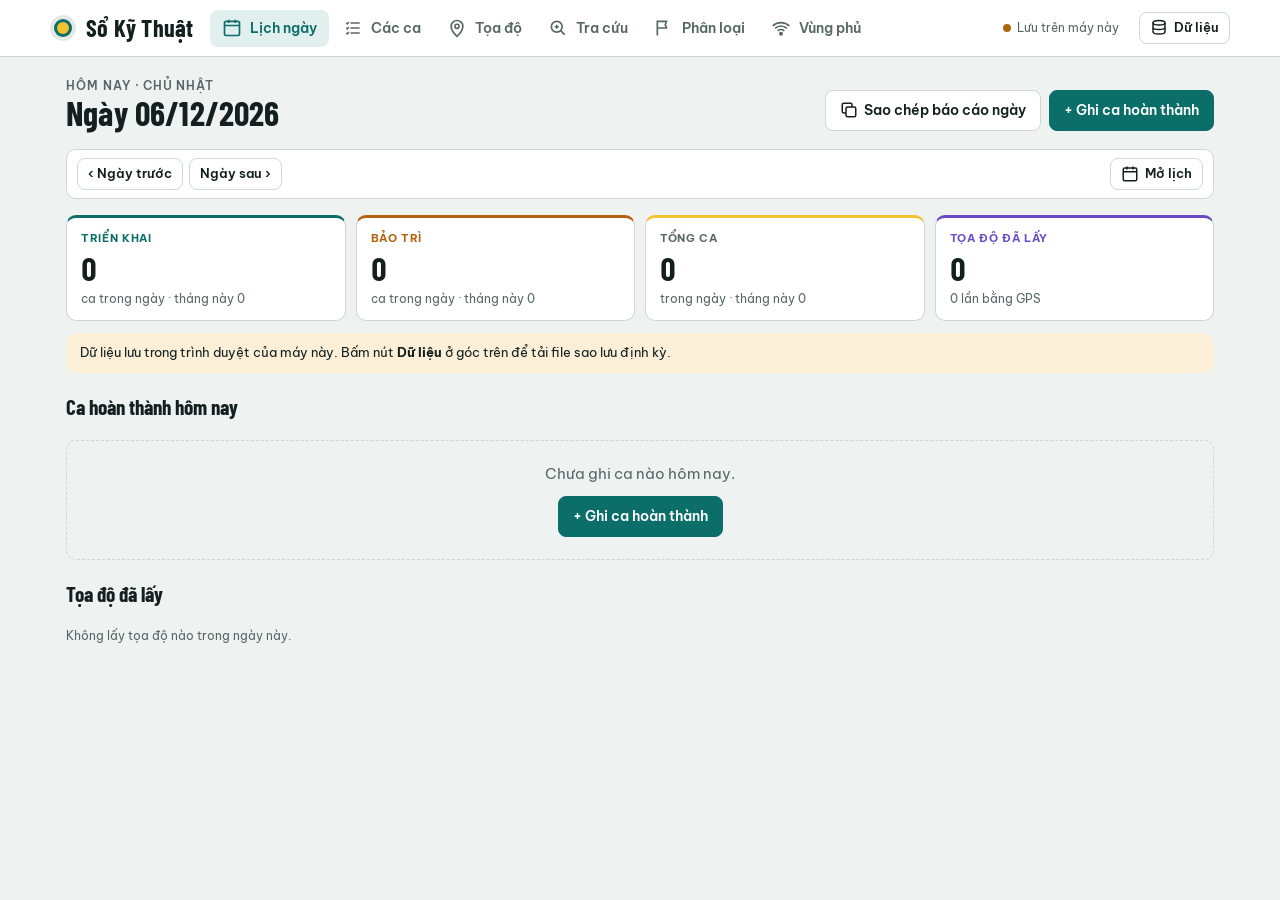
==== index.html @ e0829e11 "Add files via upload" ====
<!doctype html>
<html lang="vi"><head><meta charset="utf-8">
<meta name="viewport" content="width=device-width,initial-scale=1,viewport-fit=cover">
<meta name="theme-color" content="#0B6E69">
<meta name="mobile-web-app-capable" content="yes"><meta name="apple-mobile-web-app-capable" content="yes">
<meta name="apple-mobile-web-app-title" content="Sổ Kỹ Thuật">
<link rel="manifest" href="manifest.webmanifest">
<link rel="apple-touch-icon" href="icon-192.png">
<link rel="icon" href="data:image/svg+xml,%3Csvg xmlns='http://www.w3.org/2000/svg' viewBox='0 0 32 32'%3E%3Ccircle cx='16' cy='16' r='15' fill='%230B6E69'/%3E%3Ccircle cx='16' cy='16' r='7' fill='%23F2C230'/%3E%3C/svg%3E">
<style>:root{color-scheme:light;padding-top:env(safe-area-inset-top,0px);padding-bottom:env(safe-area-inset-bottom,0px)}body{margin:0;font:14px system-ui,sans-serif}img{max-width:100%}[hidden]{display:none!important}</style>
</head><body>
<title>Sổ Kỹ Thuật</title>
<meta name="claude:viewport-fit-sides" content="cover">
<link rel="preconnect" href="https://fonts.googleapis.com">
<link rel="preconnect" href="https://fonts.gstatic.com" crossorigin>
<link rel="stylesheet" href="https://fonts.googleapis.com/css2?family=Be+Vietnam+Pro:wght@400;500;600;700&family=Barlow+Condensed:wght@600;700&family=JetBrains+Mono:wght@500&display=swap">
<style>
/* Layout: công cụ dùng trên điện thoại — thanh tab dưới đáy (mobile) / trên đầu (desktop), mỗi tab là một bảng làm việc. */
:root{
  --bg:#EEF2F1; --surface:#FFFFFF; --surface-2:#E3E9E7; --ink:#13201E; --muted:#576864; --line:#CFD8D5;
  --accent:#0B6E69; --accent-ink:#FFFFFF; --fiber:#F2C230; --fiber-ink:#3A2C00;
  --t-deploy:#0B6E69; --t-maint:#B5600A; --t-coord:#6A4BC4;
  --ok:#2E7D3E; --warn:#A86A12; --bad:#BF342D; --ok-bg:#E2F1E5; --warn-bg:#FBEFD8; --bad-bg:#FBE3E1; --info-bg:#E1EFEE;
  --f-display:"Barlow Condensed","Arial Narrow",system-ui,sans-serif;
  --f-body:"Be Vietnam Pro",system-ui,-apple-system,"Segoe UI",Roboto,sans-serif;
  --f-mono:"JetBrains Mono",ui-monospace,SFMono-Regular,Menlo,monospace;
  --r:10px;
}
@media (prefers-color-scheme: dark){:root:not([data-theme="light"]){
  --bg:#0E1514; --surface:#162120; --surface-2:#1F2C2A; --ink:#E4EDEB; --muted:#93A6A1; --line:#2B3B38;
  --accent:#43BBB1; --accent-ink:#04201E; --fiber:#F2C230; --fiber-ink:#2A2000;
  --t-deploy:#43BBB1; --t-maint:#E8A23A; --t-coord:#A68FF2;
  --ok:#62C580; --warn:#E3AC4E; --bad:#F2766E; --ok-bg:#183424; --warn-bg:#352812; --bad-bg:#3A1A18; --info-bg:#173230;
  color-scheme:dark}}
:root[data-theme="dark"]{
  --bg:#0E1514; --surface:#162120; --surface-2:#1F2C2A; --ink:#E4EDEB; --muted:#93A6A1; --line:#2B3B38;
  --accent:#43BBB1; --accent-ink:#04201E; --fiber:#F2C230; --fiber-ink:#2A2000;
  --t-deploy:#43BBB1; --t-maint:#E8A23A; --t-coord:#A68FF2;
  --ok:#62C580; --warn:#E3AC4E; --bad:#F2766E; --ok-bg:#183424; --warn-bg:#352812; --bad-bg:#3A1A18; --info-bg:#173230;
  color-scheme:dark}
*{box-sizing:border-box}
[hidden]{display:none!important}
html,body{background:var(--bg);color:var(--ink)}
body{font-family:var(--f-body);font-size:15px;line-height:1.5;-webkit-font-smoothing:antialiased}
body::before{content:"";position:fixed;inset:0 0 auto;height:env(safe-area-inset-top,0px);z-index:30;background:var(--surface)}
button,input,select,textarea{font:inherit;color:inherit}
:focus-visible{outline:2px solid var(--accent);outline-offset:2px}
.mono{font-family:var(--f-mono);font-variant-numeric:tabular-nums;font-size:.92em}
h1,h2,h3{margin:0;text-wrap:balance}

/* header */
.top{position:sticky;top:env(safe-area-inset-top,0px);z-index:20;background:var(--surface);border-bottom:1px solid var(--line);
  padding-left:max(16px,env(safe-area-inset-left,0px));padding-right:max(16px,env(safe-area-inset-right,0px))}
.top-in{max-width:1180px;margin:0 auto;display:flex;align-items:center;gap:16px;min-height:56px}
.brand{display:flex;align-items:center;gap:10px;font-family:var(--f-display);font-weight:700;font-size:24px;letter-spacing:.01em;white-space:nowrap}
.brand-mark{width:26px;height:26px;border-radius:50%;background:var(--surface-2);position:relative;flex:none}
.brand-mark::before{content:"";position:absolute;inset:7px;border-radius:50%;background:var(--fiber);box-shadow:0 0 0 3px var(--accent)}
.sync{margin-left:auto;font-size:12px;color:var(--muted);display:flex;align-items:center;gap:6px;white-space:nowrap}
.sync i{width:8px;height:8px;border-radius:50%;background:var(--muted);display:inline-block}
.sync[data-s="cloud"] i{background:var(--ok)} .sync[data-s="local"] i{background:var(--warn)} .sync[data-s="error"] i,.sync[data-s="slow"] i{background:var(--bad)}
nav.tabs{display:flex;gap:2px}
nav.tabs a{display:flex;align-items:center;gap:8px;padding:8px 12px;border-radius:8px;color:var(--muted);text-decoration:none;font-weight:600;font-size:14px}
nav.tabs a svg{width:20px;height:20px;flex:none}
nav.tabs a[aria-current="page"]{color:var(--accent);background:var(--info-bg)}
@media (max-width:759px){
  nav.tabs{position:fixed;left:0;right:0;bottom:0;z-index:25;background:var(--surface);border-top:1px solid var(--line);
    justify-content:space-around;padding:4px max(8px,env(safe-area-inset-right,0px)) calc(4px + env(safe-area-inset-bottom,0px)) max(8px,env(safe-area-inset-left,0px))}
  nav.tabs a{flex-direction:column;gap:2px;font-size:11px;padding:6px 4px;flex:1;text-align:center}
  main{padding-bottom:calc(84px + env(safe-area-inset-bottom,0px))!important}
}

main{max-width:1180px;margin:0 auto;padding-block:20px 48px;
  padding-left:max(16px,env(safe-area-inset-left,0px));padding-right:max(16px,env(safe-area-inset-right,0px))}
.view{display:flex;flex-direction:column;gap:18px}
.eyebrow{font-size:12px;font-weight:600;letter-spacing:.08em;text-transform:uppercase;color:var(--muted)}
.vtitle{font-family:var(--f-display);font-weight:700;font-size:34px;line-height:1.05;letter-spacing:.005em}
.sec-title{font-family:var(--f-display);font-weight:700;font-size:21px;display:flex;align-items:baseline;gap:8px}
.sec-title small{font-family:var(--f-body);font-size:13px;color:var(--muted);font-weight:500}
.head-row{display:flex;align-items:flex-end;justify-content:space-between;gap:12px;flex-wrap:wrap}

/* buttons */
.btn{display:inline-flex;align-items:center;justify-content:center;gap:6px;border:1px solid var(--line);background:var(--surface);
  border-radius:8px;padding:9px 14px;font-weight:600;font-size:14px;cursor:pointer;min-height:40px;text-decoration:none;color:var(--ink)}
.btn:hover{border-color:var(--muted)}
.btn.pri{background:var(--accent);border-color:var(--accent);color:var(--accent-ink)}
.btn.danger{color:var(--bad);border-color:var(--bad)}
.btn.danger.armed{background:var(--bad);color:var(--surface)}
.btn.sm{min-height:32px;padding:5px 10px;font-size:13px}
.btn svg{width:18px;height:18px}
.row{display:flex;gap:8px;flex-wrap:wrap;align-items:center}

/* chips / pills */
.chips{display:flex;gap:6px;flex-wrap:wrap}
.chip{border:1px solid var(--line);background:var(--surface);border-radius:999px;padding:5px 12px;font-size:13px;font-weight:600;cursor:pointer;color:var(--muted)}
.chip[aria-pressed="true"]{background:var(--ink);color:var(--surface);border-color:var(--ink)}
.pill{display:inline-flex;align-items:center;gap:5px;border-radius:999px;padding:2px 9px;font-size:12px;font-weight:600;white-space:nowrap}
.s-cho{background:var(--surface-2);color:var(--muted)}
.s-dang{background:var(--info-bg);color:var(--accent)}
.s-xong{background:var(--ok-bg);color:var(--ok)}
.s-hen{background:var(--warn-bg);color:var(--warn)}
.p-ok{background:var(--ok-bg);color:var(--ok)} .p-warn{background:var(--warn-bg);color:var(--warn)} .p-bad{background:var(--bad-bg);color:var(--bad)}
.tag{font-size:11px;font-weight:700;letter-spacing:.06em;text-transform:uppercase}
.c-trien_khai{--tc:var(--t-deploy)} .c-bao_tri{--tc:var(--t-maint)} .c-toa_do{--tc:var(--t-coord)}
.tag{color:var(--tc,var(--muted))}

/* KPI */
.kpis{display:grid;grid-template-columns:repeat(4,minmax(0,1fr));gap:10px}
@media (max-width:759px){.kpis{grid-template-columns:repeat(2,minmax(0,1fr))}}
.kpi{background:var(--surface);border:1px solid var(--line);border-radius:var(--r);padding:12px 14px;display:flex;flex-direction:column;gap:6px;border-top:3px solid var(--tc,var(--fiber))}
.kpi .n{font-family:var(--f-display);font-weight:700;font-size:32px;line-height:1;font-variant-numeric:tabular-nums}
.kpi .n small{font-size:18px;color:var(--muted)}
.bar{height:6px;border-radius:3px;background:var(--surface-2);overflow:hidden}
.bar>span{display:block;height:100%;background:var(--tc,var(--accent))}

/* job list */
.list{display:flex;flex-direction:column;gap:8px}
.group-h{font-size:13px;font-weight:600;color:var(--muted);margin-top:6px}
.job{display:flex;width:100%;text-align:left;background:var(--surface);border:1px solid var(--line);border-radius:var(--r);padding:0;cursor:pointer;overflow:hidden}
.job:hover{border-color:var(--muted)}
.job .stripe{width:5px;flex:none;background:var(--tc)}
.job-main{flex:1;min-width:0;padding:10px 14px;display:flex;flex-direction:column;gap:3px}
.job-top{display:flex;justify-content:space-between;gap:8px;align-items:center}
.job-name{font-weight:600;font-size:16px}
.job-sub{font-size:13px;color:var(--muted);white-space:nowrap;overflow:hidden;text-overflow:ellipsis}
.job-meta{display:flex;gap:6px;flex-wrap:wrap;align-items:center;margin-top:3px;font-size:12px;color:var(--muted)}
.time{font-family:var(--f-mono);font-size:13px;font-weight:500}
.empty{border:1.5px dashed var(--line);border-radius:var(--r);padding:22px;text-align:center;color:var(--muted);display:flex;flex-direction:column;gap:10px;align-items:center}
.notice{background:var(--warn-bg);color:var(--ink);border-radius:var(--r);padding:10px 14px;font-size:13px}

.toolbar{display:flex;gap:8px;flex-wrap:wrap;align-items:center}
.search{flex:1 1 220px;min-width:0;border:1px solid var(--line);background:var(--surface);border-radius:8px;padding:9px 12px;min-height:40px}
select.sel{border:1px solid var(--line);background:var(--surface);border-radius:8px;padding:8px 10px;min-height:40px}

/* customer list */
.cust{display:grid;grid-template-columns:minmax(0,1fr) auto;gap:4px 12px;background:var(--surface);border:1px solid var(--line);border-radius:var(--r);padding:12px 14px;cursor:pointer;text-align:left;width:100%}
.cust:hover{border-color:var(--muted)}
.cust .nm{font-weight:600}
.cust .sub{font-size:13px;color:var(--muted);grid-column:1/-1;min-width:0;overflow:hidden;text-overflow:ellipsis;white-space:nowrap}
.cust .co{grid-column:1/-1;display:flex;gap:8px;flex-wrap:wrap;align-items:center;font-size:13px}

/* sheet */
.scrim{position:fixed;inset:0;background:rgba(5,12,11,.45);z-index:40;display:flex;align-items:flex-end;justify-content:center}
.sheet{background:var(--bg);width:100%;max-width:640px;max-height:92%;border-radius:16px 16px 0 0;display:flex;flex-direction:column;box-shadow:0 -8px 40px rgba(0,0,0,.25)}
@media (min-width:760px){.scrim{align-items:center}.sheet{border-radius:16px;max-height:88%}}
.sheet-h{display:flex;align-items:center;justify-content:space-between;gap:10px;padding:14px 18px;border-bottom:1px solid var(--line);background:var(--surface);border-radius:16px 16px 0 0}
.sheet-h h2{font-family:var(--f-display);font-size:23px}
.sheet-b{overflow:auto;padding:16px 18px;display:flex;flex-direction:column;gap:16px}
.sheet-f{padding:12px 18px calc(12px + env(safe-area-inset-bottom,0px));border-top:1px solid var(--line);background:var(--surface);display:flex;gap:8px;flex-wrap:wrap;justify-content:space-between;border-radius:0 0 16px 16px}
.x{border:0;background:transparent;font-size:26px;line-height:1;cursor:pointer;color:var(--muted);padding:4px 8px}
fieldset{border:0;margin:0;padding:0;display:flex;flex-direction:column;gap:10px}
legend{font-size:12px;font-weight:700;letter-spacing:.07em;text-transform:uppercase;color:var(--muted);margin-bottom:8px;padding:0}
.grid2{display:grid;grid-template-columns:repeat(2,minmax(0,1fr));gap:10px}
@media (max-width:480px){.grid2{grid-template-columns:minmax(0,1fr)}}
label.f{display:flex;flex-direction:column;gap:4px;font-size:13px;font-weight:600;color:var(--muted);min-width:0}
label.f input,label.f select,label.f textarea{border:1px solid var(--line);background:var(--surface);border-radius:8px;padding:9px 11px;font-weight:400;color:var(--ink);min-height:40px;width:100%;min-width:0}
label.f textarea{min-height:70px;resize:vertical}
.hint{font-size:12px;color:var(--muted);font-weight:400}
.hint.bad{color:var(--bad)} .hint.ok{color:var(--ok)}
.seg{display:flex;border:1px solid var(--line);border-radius:8px;overflow:hidden;background:var(--surface);flex-wrap:wrap}
.seg button{flex:1;border:0;background:transparent;padding:8px 10px;font-weight:600;font-size:13px;cursor:pointer;color:var(--muted);min-height:38px;white-space:nowrap}
.seg button+button{border-left:1px solid var(--line)}
.seg button[aria-pressed="true"]{background:var(--ink);color:var(--surface)}
.check{display:flex;flex-direction:column;background:var(--surface);border:1px solid var(--line);border-radius:var(--r);overflow:hidden}
.check label{display:flex;gap:10px;align-items:flex-start;padding:9px 12px;cursor:pointer;font-size:14px}
.check label+label{border-top:1px solid var(--line)}
.check input{width:18px;height:18px;margin-top:2px;accent-color:var(--accent);flex:none}
.check input:checked+span{color:var(--muted);text-decoration:line-through}
.infobox{background:var(--surface);border:1px solid var(--line);border-radius:var(--r);padding:12px 14px;display:flex;flex-direction:column;gap:6px;font-size:14px}
.kv{display:flex;justify-content:space-between;gap:10px}
.kv span:first-child{color:var(--muted)}

/* coverage */
.cov-layout{display:grid;grid-template-columns:minmax(0,1fr) 330px;gap:16px;align-items:start}
@media (max-width:899px){.cov-layout{grid-template-columns:minmax(0,1fr)}}
.panel{background:var(--surface);border:1px solid var(--line);border-radius:var(--r);padding:14px;display:flex;flex-direction:column;gap:12px;min-width:0}
.panel h3{font-size:12px;font-weight:700;letter-spacing:.07em;text-transform:uppercase;color:var(--muted)}
.canvas-wrap{display:flex;justify-content:center;overflow:hidden;background:var(--surface-2);border-radius:8px;padding:6px;min-height:200px}
#covCanvas{touch-action:none;display:block;max-width:100%}
.tools{display:flex;gap:6px;flex-wrap:wrap}
.tool{display:inline-flex;align-items:center;gap:6px;border:1px solid var(--line);background:var(--surface);border-radius:8px;padding:6px 10px;font-weight:600;font-size:13px;cursor:pointer;min-height:36px}
.tool[aria-pressed="true"]{background:var(--accent);border-color:var(--accent);color:var(--accent-ink)}
.tool svg{width:16px;height:16px}
.legend{display:flex;flex-direction:column;gap:4px}
.ramp{height:10px;border-radius:5px;background:linear-gradient(90deg,#c9302c 0%,#f08a3c 25%,#f2d24b 47%,#7cc15a 70%,#1f9a4e 100%)}
.ramp-l{display:flex;justify-content:space-between;font-size:11px;color:var(--muted)}
.stack{display:flex;height:12px;border-radius:4px;overflow:hidden;background:var(--surface-2)}
.stack span{display:block;height:100%}
.flrow{display:grid;grid-template-columns:52px minmax(0,1fr) 46px;gap:8px;align-items:center;font-size:13px}
.dev{display:flex;justify-content:space-between;gap:8px;font-size:13px;align-items:center}
.inline-in{display:flex;align-items:center;gap:6px;font-size:13px;font-weight:600;color:var(--muted)}
.inline-in input,.inline-in select{border:1px solid var(--line);background:var(--surface);border-radius:8px;padding:6px 8px;width:76px;min-height:36px;color:var(--ink)}
.inline-in select{width:auto}
.look{background:var(--surface);border:1px solid var(--line);border-radius:var(--r);padding:16px;display:flex;flex-direction:column;gap:14px}
.look-h{display:flex;justify-content:space-between;gap:12px;flex-wrap:wrap;align-items:flex-start}
.look-h .nm{font-family:var(--f-display);font-weight:700;font-size:24px;line-height:1.1}
.days{display:flex;align-items:baseline;gap:8px;flex-wrap:wrap;padding:12px 14px;border-radius:8px;background:var(--ok-bg)}
.days.pending{background:var(--warn-bg)}
.days .big{font-family:var(--f-display);font-weight:700;font-size:44px;line-height:1;font-variant-numeric:tabular-nums;color:var(--ok)}
.days.pending .big{color:var(--warn);font-size:26px}
.tl{display:flex;flex-direction:column;border-left:2px solid var(--line);margin-left:6px}
.tl-i{position:relative;padding:4px 0 12px 16px;display:flex;flex-direction:column;gap:2px;cursor:pointer;text-align:left;background:none;border:0;width:100%}
.tl-i::before{content:"";position:absolute;left:-7px;top:9px;width:12px;height:12px;border-radius:50%;background:var(--surface);border:2px solid var(--tc,var(--muted))}
.tl-i.done::before{background:var(--tc)}
.hist{display:flex;flex-direction:column;gap:4px;font-size:13px}
.hist div{display:flex;justify-content:space-between;gap:8px;flex-wrap:wrap}
.day-layout{display:grid;grid-template-columns:minmax(0,340px) minmax(0,1fr);gap:16px;align-items:start}
@media (max-width:759px){.day-layout{grid-template-columns:minmax(0,1fr)}}
.day-layout .kpis{grid-template-columns:repeat(2,minmax(0,1fr))}
.cal{background:var(--surface);border:1px solid var(--line);border-radius:var(--r);padding:12px;display:flex;flex-direction:column;gap:8px}
.day-layout.collapsed{grid-template-columns:minmax(0,1fr)}
.day-layout.collapsed .cal{padding:8px 10px}
.day-layout.collapsed .kpis{grid-template-columns:repeat(4,minmax(0,1fr))}
@media (max-width:759px){.day-layout.collapsed .kpis{grid-template-columns:repeat(2,minmax(0,1fr))}}
.cal-bar{display:flex;align-items:center;gap:6px;flex-wrap:wrap}
.cal-bar-d{font-weight:600;font-variant-numeric:tabular-nums;padding:0 4px;text-transform:capitalize}
.cal-h{display:flex;align-items:center;justify-content:space-between;gap:8px}
.cal-g{display:grid;grid-template-columns:repeat(7,minmax(0,1fr));gap:2px}
.cal-w{font-size:11px;font-weight:600;color:var(--muted);text-align:center;padding:2px 0}
.cal-d{border:0;background:transparent;border-radius:8px;display:flex;flex-direction:column;align-items:center;justify-content:center;gap:2px;padding:6px 0 4px;cursor:pointer;font-variant-numeric:tabular-nums;font-size:14px;min-height:42px;color:var(--ink)}
.cal-d:hover{background:var(--surface-2)}
.cal-d.out{color:var(--muted);opacity:.55}
.cal-d.today{color:var(--accent);font-weight:700;box-shadow:inset 0 0 0 1.5px var(--accent)}
.cal-d[aria-pressed="true"]{background:var(--ink);color:var(--surface)}
.dots{display:flex;gap:3px;height:5px}
.dots i,.lg{width:5px;height:5px;border-radius:50%;display:inline-block}
.lg{margin:0 3px 1px 6px;vertical-align:middle}
.steps{margin:0;padding-left:20px;display:flex;flex-direction:column;gap:4px;font-size:14px}
#btnData{margin-left:4px;flex:none}
@media (max-width:759px){#btnData{min-height:34px;padding:5px 8px}}
@media (max-width:420px){.sync span{display:none}}
.rfgrid{display:grid;grid-template-columns:minmax(0,1fr);gap:6px}
.rfgrid .inline-in{justify-content:space-between}
.rfgrid .inline-in span{display:flex;align-items:center;gap:4px}
.flagwarn{border-radius:6px;padding:6px 10px;font-size:13px;background:var(--warn-bg)}
.flagwarn.ham{background:var(--bad-bg)}
.flagcard.ham{border-left:4px solid var(--bad)} .flagcard.luuy{border-left:4px solid var(--warn)}
@media (max-width:759px){nav.tabs a{font-size:10px;padding:6px 2px}nav.tabs a svg{width:19px;height:19px}}
.notepre{margin:0;white-space:pre-wrap;font-family:var(--f-mono);font-size:13px;line-height:1.6;background:var(--surface-2);border-radius:8px;padding:12px 14px;overflow-x:auto}
.toast{position:fixed;left:50%;transform:translateX(-50%);bottom:calc(96px + env(safe-area-inset-bottom,0px));background:var(--ink);color:var(--surface);padding:10px 16px;border-radius:8px;font-size:14px;z-index:60;max-width:calc(100% - 32px)}
@media (min-width:760px){.toast{bottom:calc(24px + env(safe-area-inset-bottom,0px))}}
@media (prefers-reduced-motion:no-preference){.sheet{animation:up .18s ease-out}@keyframes up{from{transform:translateY(24px);opacity:.6}}}
</style>

<header class="top">
  <div class="top-in">
    <div class="brand"><span class="brand-mark" aria-hidden="true"></span>Sổ Kỹ Thuật</div>
    <nav class="tabs" aria-label="Chuyển mục">
      <a href="#hom-nay" data-v="hom-nay"><svg viewBox="0 0 24 24" fill="none" stroke="currentColor" stroke-width="2"><rect x="3" y="4" width="18" height="17" rx="2"/><path d="M3 9h18M8 2v4M16 2v4"/></svg>Lịch ngày</a>
      <a href="#cong-viec" data-v="cong-viec"><svg viewBox="0 0 24 24" fill="none" stroke="currentColor" stroke-width="2"><path d="M9 6h11M9 12h11M9 18h11"/><path d="M4 6l1 1 2-2M4 12l1 1 2-2M4 18l1 1 2-2"/></svg>Các ca</a>
      <a href="#toa-do" data-v="toa-do"><svg viewBox="0 0 24 24" fill="none" stroke="currentColor" stroke-width="2"><path d="M12 22s7-6.2 7-12a7 7 0 1 0-14 0c0 5.8 7 12 7 12z"/><circle cx="12" cy="10" r="2.5"/></svg>Tọa độ</a>
      <a href="#tra-cuu" data-v="tra-cuu"><svg viewBox="0 0 24 24" fill="none" stroke="currentColor" stroke-width="2"><circle cx="10.5" cy="10.5" r="6.5"/><path d="M20 20l-4.8-4.8M8 10.5h5M10.5 8v5"/></svg>Tra cứu</a>
      <a href="#phan-loai" data-v="phan-loai"><svg viewBox="0 0 24 24" fill="none" stroke="currentColor" stroke-width="2"><path d="M4 21V4h11l-1.5 4L15 12H4"/></svg>Phân loại</a>
      <a href="#vung-phu" data-v="vung-phu"><svg viewBox="0 0 24 24" fill="none" stroke="currentColor" stroke-width="2"><path d="M5 12.5a10 10 0 0 1 14 0M8 15.5a6 6 0 0 1 8 0"/><circle cx="12" cy="19" r="1.4" fill="currentColor"/><path d="M2 9.5a14.5 14.5 0 0 1 20 0"/></svg>Vùng phủ</a>
    </nav>
    <div class="sync" id="sync" data-s="loading"><i></i><span>Đang tải…</span></div>
    <button class="btn sm" type="button" id="btnData" aria-label="Sao lưu và chuyển dữ liệu"><svg viewBox="0 0 24 24" fill="none" stroke="currentColor" stroke-width="2"><ellipse cx="12" cy="5" rx="8" ry="3"/><path d="M4 5v6c0 1.7 3.6 3 8 3s8-1.3 8-3V5M4 11v6c0 1.7 3.6 3 8 3s8-1.3 8-3v-6"/></svg><span class="hide-sm">Dữ liệu</span></button>
  </div>
</header>

<main>
  <!-- HÔM NAY -->
  <section class="view" id="v-hom-nay" hidden>
    <div class="head-row">
      <div><div class="eyebrow" id="todayDow"></div><h1 class="vtitle" id="todayTitle"></h1></div>
      <div class="row">
        <button class="btn" id="btnReport" type="button"><svg viewBox="0 0 24 24" fill="none" stroke="currentColor" stroke-width="2"><rect x="8" y="8" width="13" height="13" rx="2"/><path d="M16 8V5a2 2 0 0 0-2-2H5a2 2 0 0 0-2 2v9a2 2 0 0 0 2 2h3"/></svg>Sao chép báo cáo ngày</button>
        <button class="btn pri" type="button" data-new-job>+ Ghi ca hoàn thành</button>
      </div>
    </div>
    <div class="day-layout">
      <div class="cal" id="cal"></div>
      <div style="display:flex;flex-direction:column;gap:12px;min-width:0">
        <div class="kpis" id="kpis"></div>
        <div id="localNotice"></div>
      </div>
    </div>
    <div class="sec-title"><span id="dayListTitle">Việc trong ngày</span> <small id="todayCount"></small></div>
    <div class="list" id="todayList"></div>
    <div class="sec-title">Tọa độ đã lấy <small id="coordCount"></small></div>
    <div id="dayCoords"></div>
    <div id="backupBox"></div>
  </section>

  <!-- CÔNG VIỆC -->
  <section class="view" id="v-cong-viec" hidden>
    <div class="head-row">
      <div><div class="eyebrow">Triển khai · Bảo trì</div><h1 class="vtitle">Ca đã hoàn thành</h1></div>
      <button class="btn pri" type="button" data-new-job>+ Ghi ca hoàn thành</button>
    </div>
    <div class="toolbar">
      <input class="search" id="jobSearch" type="search" placeholder="Tìm tên khách, số HĐ, địa chỉ…">
    </div>
    <div class="chips" id="jobTypeChips"></div>
    <div class="list" id="jobList"></div>
  </section>

  <!-- TỌA ĐỘ -->
  <section class="view" id="v-toa-do" hidden>
    <div class="head-row">
      <div><div class="eyebrow">Khách hàng</div><h1 class="vtitle">Tra cứu tọa độ</h1></div>
      <button class="btn pri" type="button" id="btnNewCust">+ Thêm khách</button>
    </div>
    <div class="toolbar">
      <input class="search" id="custSearch" type="search" placeholder="Tìm tên, số HĐ, mã tập điểm…">
      <div class="chips" id="custChips">
        <button class="chip" type="button" data-cf="" aria-pressed="true">Tất cả</button>
        <button class="chip" type="button" data-cf="missing" aria-pressed="false">Chưa có tọa độ</button>
      </div>
    </div>
    <div class="row">
      <label class="inline-in">Tọa độ lấy ngày <input id="custDate" type="date" style="width:auto"></label>
      <button class="btn sm" type="button" id="custToday">Hôm nay</button>
      <button class="btn sm" type="button" id="custDateClear" hidden>Bỏ lọc ngày</button>
      <button class="btn sm" type="button" id="custDateCopy" hidden>Chép tọa độ ngày này</button>
    </div>
    <div class="list" id="custList"></div>
  </section>

  <!-- TRA CỨU -->
  <section class="view" id="v-tra-cuu" hidden>
    <div class="head-row">
      <div><div class="eyebrow">Khách hàng · Hợp đồng</div><h1 class="vtitle">Tra cứu</h1></div>
    </div>
    <div id="lookList" style="display:flex;flex-direction:column;gap:12px">
      <input class="search" id="lookIn" type="search" placeholder="Nhập số hợp đồng, tên khách hoặc số điện thoại…" style="flex:none">
      <div id="lookOut" class="list"></div>
    </div>
    <div id="lookDetail" hidden></div>
  </section>

  <!-- PHÂN LOẠI -->
  <section class="view" id="v-phan-loai" hidden>
    <div class="head-row">
      <div><div class="eyebrow">Ghi chú riêng của bạn</div><h1 class="vtitle">Phân loại khách hãm</h1></div>
      <button class="btn pri" type="button" id="btnFlagNew">+ Phân loại khách</button>
    </div>
    <div class="kpis" id="flagKpis" style="grid-template-columns:repeat(3,minmax(0,1fr))"></div>
    <div class="toolbar"><input class="search" id="flagSearch" type="search" placeholder="Tìm tên, số HĐ, SĐT…"><div class="chips" id="flagChips"></div></div>
    <div class="list" id="flagList"></div>
  </section>

  <!-- VÙNG PHỦ -->
  <section class="view" id="v-vung-phu" hidden>
    <div class="head-row">
      <div><div class="eyebrow">Mô hình nhà khách hàng</div><h1 class="vtitle">Đo điểm vùng phủ Wi-Fi</h1></div>
      <label class="inline-in">Khách hàng <select id="covCust" style="max-width:220px"></select></label>
    </div>
    <div class="cov-layout">
      <div class="panel">
        <div class="row" style="justify-content:space-between">
          <div class="seg" id="floorSeg" aria-label="Chọn tầng"></div>
          <div class="seg" id="bandSeg" aria-label="Băng tần">
            <button type="button" data-b="0" aria-pressed="true">2.4 GHz</button><button type="button" data-b="1" aria-pressed="false">5 GHz</button>
          </div>
        </div>
        <div class="tools" id="tools">
          <button class="tool" type="button" data-t="move" aria-pressed="true"><svg viewBox="0 0 24 24" fill="none" stroke="currentColor" stroke-width="2"><path d="M5 3l14 8-6 2-3 6z"/></svg>Kéo</button>
          <button class="tool" type="button" data-t="room" aria-pressed="false"><svg viewBox="0 0 24 24" fill="none" stroke="currentColor" stroke-width="2"><rect x="3" y="3" width="18" height="18"/><path d="M3 12h9V3"/></svg>Phòng</button>
          <button class="tool" type="button" data-t="wall" aria-pressed="false"><svg viewBox="0 0 24 24" fill="none" stroke="currentColor" stroke-width="2.5"><path d="M4 20L20 4"/></svg>Tường</button>
          <button class="tool" type="button" data-t="router" aria-pressed="false"><svg viewBox="0 0 24 24" fill="none" stroke="currentColor" stroke-width="2"><rect x="3" y="13" width="18" height="7" rx="2"/><path d="M7 13V7M17 13V7"/></svg>Modem</button>
          <button class="tool" type="button" data-t="mesh" aria-pressed="false"><svg viewBox="0 0 24 24" fill="none" stroke="currentColor" stroke-width="2"><circle cx="12" cy="12" r="7"/><circle cx="12" cy="12" r="2"/></svg>Mesh</button>
          <button class="tool" type="button" data-t="measure" aria-pressed="false"><svg viewBox="0 0 24 24" fill="none" stroke="currentColor" stroke-width="2"><circle cx="12" cy="12" r="3"/><path d="M12 2v4M12 18v4M2 12h4M18 12h4"/></svg>Điểm đo</button>
          <button class="tool" type="button" data-t="erase" aria-pressed="false"><svg viewBox="0 0 24 24" fill="none" stroke="currentColor" stroke-width="2"><path d="M6 6l12 12M18 6L6 18"/></svg>Xóa</button>
        </div>
        <div class="row" id="toolOpts"></div>
        <div class="canvas-wrap" id="covWrap"><canvas id="covCanvas" aria-label="Mặt bằng nhà và bản đồ nhiệt Wi-Fi"></canvas></div>
        <div class="hint" id="covHint"></div>
      </div>
      <div style="display:flex;flex-direction:column;gap:12px;min-width:0">
        <div class="panel">
          <h3>Kích thước nhà</h3>
          <div class="row">
            <label class="inline-in">Ngang <input id="mW" type="number" min="3" max="40" step="0.5"> m</label>
            <label class="inline-in">Dài <input id="mL" type="number" min="3" max="40" step="0.5"> m</label>
            <label class="inline-in">Tầng <input id="mF" type="number" min="1" max="6" step="1" style="width:56px"></label>
          </div>
          <div class="row">
            <select class="sel" id="preset" aria-label="Mẫu nhà">
              <option value="trong">Nhà trống: giữ kích thước, tự xếp phòng</option>
              <option value="nha_ong">Mẫu: Nhà ống 4×16 m, 3 tầng</option>
              <option value="can_ho">Mẫu: Căn hộ chung cư 2PN</option>
              <option value="nha_vuon">Mẫu: Nhà phố rộng 8×12 m, 2 tầng</option>
            </select>
            <button class="btn sm" type="button" id="applyPreset">Dùng mẫu</button>
          </div>
          <div class="hint" id="presetHint"></div>
        </div>
        <div class="panel">
          <h3>Thang tín hiệu (dBm)</h3>
          <div class="legend"><div class="ramp"></div><div class="ramp-l"><span>−85 Yếu</span><span>−75</span><span>−67</span><span>−50 Rất tốt</span></div></div>
          <div id="covStats"></div>
        </div>
        <div class="panel">
          <h3>Thiết bị phát</h3>
          <div id="devList" style="display:flex;flex-direction:column;gap:8px"></div>
          <button class="btn" type="button" id="btnSuggest">Gợi ý vị trí đặt Mesh</button>
          <div id="suggestOut"></div>
        </div>
        <div class="panel">
          <h3>Điểm đo thực tế <span id="ptBand"></span></h3>
          <div id="ptList" style="display:flex;flex-direction:column;gap:6px"></div>
        </div>
        <div class="panel" id="rfPanel">
          <h3>Hiệu chỉnh theo thực tế</h3>
          <div class="hint">Sửa thông số cho khớp nhà thật, hoặc đo vài điểm có RSSI rồi bấm tự hiệu chỉnh.</div>
          <div class="rfgrid">
            <label class="inline-in">Bù công suất 2.4G<span><input id="rfOff0" type="number" step="1"> dB</span></label>
            <label class="inline-in">Bù công suất 5G<span><input id="rfOff1" type="number" step="1"> dB</span></label>
            <label class="inline-in">Hệ số suy hao n<span><input id="rfN" type="number" step="0.1" min="1.5" max="4.5"></span></label>
            <label class="inline-in">Hệ số tường<span><input id="rfWs" type="number" step="10" min="0" max="300"> %</span></label>
            <label class="inline-in">Suy hao sàn 2.4G<span><input id="rfFl0" type="number" step="1" min="0" max="40"> dB</span></label>
            <label class="inline-in">Suy hao sàn 5G<span><input id="rfFl1" type="number" step="1" min="0" max="40"> dB</span></label>
          </div>
          <div class="row"><button class="btn pri" type="button" id="rfFit">Tự hiệu chỉnh từ điểm đo</button><button class="btn sm" type="button" id="rfReset">Về mặc định</button></div>
          <div id="rfOut" class="hint"></div>
        </div>
      </div>
    </div>
  </section>
</main>

<div id="sheetRoot"></div>
<div class="toast" id="toast" hidden></div>

<script>
/* ===================== Dữ liệu tham chiếu ===================== */
const TYPES = {
  trien_khai:{label:'Triển khai',checklist:[
    'Khảo sát vị trí, thống nhất đường đi dây với khách',
    'Kéo cáp drop từ tập điểm vào nhà',
    'Hàn nối / bấm đầu connector quang',
    'Đo công suất quang tại nhà khách',
    'Lắp ONT/Modem, khai báo serial thiết bị',
    'Cấu hình Wi-Fi, đặt mật khẩu theo khách',
    'Test tốc độ (speedtest) có dây và Wi-Fi',
    'Hướng dẫn khách sử dụng, ký biên bản nghiệm thu',
    'Lấy và cập nhật tọa độ nhà khách']},
  bao_tri:{label:'Bảo trì',checklist:[
    'Gọi xác nhận lịch hẹn với khách',
    'Kiểm tra đèn PON/LOS trên modem',
    'Đo công suất quang tại modem',
    'Kiểm tra dây nhảy, vệ sinh đầu connector',
    'Kiểm tra tập điểm / splitter',
    'Thay thiết bị (nếu cần), ghi serial mới',
    'Test lại tốc độ và Wi-Fi từng phòng',
    'Xác nhận hoàn tất với khách']}
};
const typeLabel=t=>(TYPES[t]||{label:'Cập nhật tọa độ'}).label;
const STATUS = {cho:'Chờ làm',dang:'Đang làm',hen:'Hẹn lại',xong:'Hoàn thành'};
const FLAG_LV={ham:{label:'Khách hãm',cls:'p-bad'},luuy:{label:'Cần lưu ý',cls:'p-warn'}};
const FLAG_REASONS=['Hay khiếu nại','Báo lỗi nhiều lần không rõ nguyên nhân','Đòi hỏi ngoài phạm vi dịch vụ','Khó hẹn lịch / thất hẹn','Thái độ gay gắt','Tự ý thay đổi thiết bị, dây','Không chịu ký biên bản','Khác'];
const flagPill=c=>c&&c.flag&&FLAG_LV[c.flag.level]?`<span class="pill ${FLAG_LV[c.flag.level].cls}">${FLAG_LV[c.flag.level].label}</span>`:'';
const btCount6m=cid=>{const lim=new Date();lim.setMonth(lim.getMonth()-6);return Object.values(Store.jobs).filter(j=>j.customerId===cid&&j.type==='bao_tri'&&new Date(doneAt(j))>=lim).length;};
const ISSUES = ['Mất mạng (đèn LOS đỏ)','Mạng chậm','Wi-Fi yếu một số phòng','Rớt mạng chập chờn','Hỏng / thay thiết bị','Chuyển vị trí modem','Khác'];

/* ===================== Tiện ích ===================== */
const $ = (s,el=document)=>el.querySelector(s);
const $$ = (s,el=document)=>[...el.querySelectorAll(s)];
const esc = s => String(s??'').replace(/[&<>"']/g,c=>({'&':'&amp;','<':'&lt;','>':'&gt;','"':'&quot;',"'":'&#39;'}[c]));
const newId = ()=> Date.now().toString(36)+Math.random().toString(36).slice(2,7);
const pad2 = n=>String(n).padStart(2,'0');
const dayKey = d=>{d=new Date(d);return d.getFullYear()+'-'+pad2(d.getMonth()+1)+'-'+pad2(d.getDate())};
const todayKey = ()=>dayKey(new Date());
const fmtTime = iso=>{if(!iso)return '--:--';const d=new Date(iso);return isNaN(d)?'--:--':pad2(d.getHours())+':'+pad2(d.getMinutes())};
const fmtDate = iso=>{const d=new Date(iso);return isNaN(d)?'':d.toLocaleDateString('vi-VN',{weekday:'short',day:'2-digit',month:'2-digit'})};
const toLocalInput = iso=>{const d=iso?new Date(iso):new Date();return d.getFullYear()+'-'+pad2(d.getMonth()+1)+'-'+pad2(d.getDate())+'T'+pad2(d.getHours())+':'+pad2(d.getMinutes())};
let toastT;
function toast(msg){const t=$('#toast');t.textContent=msg;t.hidden=false;clearTimeout(toastT);toastT=setTimeout(()=>t.hidden=true,2600)}
async function copyText(text,okMsg){
  try{await navigator.clipboard.writeText(text);toast(okMsg||'Đã sao chép');}
  catch(e){openSheet('Sao chép thủ công',`<p class="hint">Trình duyệt không cho sao chép tự động. Giữ và chọn đoạn dưới đây để sao chép.</p><textarea id="manualCopy" readonly style="width:100%;min-height:220px;border:1px solid var(--line);border-radius:8px;padding:10px;background:var(--surface);font-family:var(--f-mono);font-size:13px">${esc(text)}</textarea>`,()=>{const ta=$('#manualCopy');ta.focus();ta.select();});}
}

/* Công suất quang GPON (dBm) */
function rxEval(v){
  if(v===''||v==null||isNaN(v)) return null;
  v=+v;
  if(v>-8) return {cls:'p-warn',t:'Quá mạnh (> −8)'};
  if(v>=-24) return {cls:'p-ok',t:'Đạt'};
  if(v>=-27) return {cls:'p-warn',t:'Sát ngưỡng'};
  return {cls:'p-bad',t:'Kém (< −27)'};
}
/* Tọa độ */
function parseCoord(text){
  if(!text) return {err:'empty'};
  let t=String(text).trim(); try{t=decodeURIComponent(t)}catch(e){}
  if(/maps\.app\.goo\.gl|goo\.gl\/maps/i.test(t)) return {err:'short'};
  let m=t.match(/(\d{1,2})°\s*(\d{1,2})['′]\s*([\d.]+)["″]?\s*([NS])[\s,]+(\d{2,3})°\s*(\d{1,2})['′]\s*([\d.]+)["″]?\s*([EW])/i);
  if(m){let lat=+m[1]+m[2]/60+m[3]/3600,lng=+m[5]+m[6]/60+m[7]/3600;if(/s/i.test(m[4]))lat=-lat;if(/w/i.test(m[8]))lng=-lng;return {lat,lng};}
  m=t.match(/!3d(-?\d+(?:\.\d+)?)!4d(-?\d+(?:\.\d+)?)/)
   ||t.match(/[?&](?:q|query|ll|destination|center)=(-?\d+(?:\.\d+)?),\s*(-?\d+(?:\.\d+)?)/)
   ||t.match(/@(-?\d+(?:\.\d+)?),\s*(-?\d+(?:\.\d+)?)/)
   ||t.match(/(-?\d{1,2}\.\d{3,})\s*[,;\s]\s*(-?\d{2,3}\.\d{3,})/);
  if(!m) return {err:'nomatch'};
  return {lat:+m[1],lng:+m[2]};
}
const inVN=(lat,lng)=>lat>=8&&lat<=23.6&&lng>=102&&lng<=110;
function haversine(a,b,c,d){const R=6371000,r=x=>x*Math.PI/180;const dl=r(c-a),dg=r(d-b);const h=Math.sin(dl/2)**2+Math.cos(r(a))*Math.cos(r(c))*Math.sin(dg/2)**2;return 2*R*Math.asin(Math.sqrt(h))}
const hasCoord=c=>c&&isFinite(c.lat)&&isFinite(c.lng)&&c.lat!==null&&c.lng!==null&&c.lat!==''&&c.lng!=='';
const mapUrl=(lat,lng)=>`https://www.google.com/maps/search/?api=1&query=${lat},${lng}`;
const dirUrl=(lat,lng)=>`https://www.google.com/maps/dir/?api=1&destination=${lat},${lng}`;

/* ===================== Lưu trữ ===================== */
const COLS=['jobs','customers','houses'];
const LS_KEY='sokythuat.v1';
const Store={
  mode:'loading', jobs:{}, customers:{}, houses:{}, db:null, chains:{},
  loadLocal(){try{const d=JSON.parse(localStorage.getItem(LS_KEY)||'{}');COLS.forEach(c=>this[c]=d[c]||{});}catch(e){}},
  saveLocal(){try{const d={};COLS.forEach(c=>d[c]=this[c]);localStorage.setItem(LS_KEY,JSON.stringify(d));}catch(e){}},
  async init(){
    this.loadLocal(); renderAll();
    let db=null;
    try{db=window.claude&&window.claude.use?await window.claude.use('db'):null}catch(e){db=null}
    if(!db){this.mode='local';renderAll();return;}
    this.db=db;this.mode='wait';renderSync();
    let pending=new Set(COLS);
    const timer=setTimeout(()=>{if(this.mode==='wait'){this.mode='slow';renderSync();}},10000);
    COLS.forEach(c=>{
      db.collection(c).onSnapshot(snap=>{
        const m={};snap.docs.forEach(d=>{m[d.id]={...d.data(),id:d.id}});
        this[c]=m;
        if(!snap.metadata.fromCache&&pending.has(c)){pending.delete(c);if(!pending.size){clearTimeout(timer);this.mode='cloud';}}
        if(c==='houses') onHousesChanged();
        renderAll();
      },err=>{clearTimeout(timer);this.mode='error';renderSync();toast('Mất kết nối dữ liệu: '+(err&&err.code||''));});
    });
  },
  put(c,obj){
    obj.updatedAt=new Date().toISOString();
    this[c][obj.id]=obj;
    if(this.db) this._write(c,obj.id,JSON.parse(JSON.stringify(obj))); else this.saveLocal();
  },
  del(c,id){
    delete this[c][id];
    if(this.db) this._write(c,id,null); else this.saveLocal();
  },
  _write(c,id,body){
    const k=c+'/'+id;const prev=this.chains[k]||Promise.resolve();
    this.chains[k]=prev.then(()=>{const ref=this.db.collection(c).doc(id);return body?ref.set(body):ref.delete();})
      .catch(e=>{toast(e&&e.code==='quota_exceeded'?'Bộ nhớ đầy: hãy xóa bớt việc cũ.':'Chưa lưu được, thử lại sau ('+(e&&e.code||'lỗi')+')');});
  }
};
function renderSync(){
  const el=$('#sync');const map={loading:'Đang tải…',wait:'Đang đồng bộ…',cloud:'Đã đồng bộ',local:'Lưu trên máy này',slow:'Chưa kết nối được',error:'Mất kết nối'};
  el.dataset.s=Store.mode;el.querySelector('span').textContent=map[Store.mode]||'';
  const n=$('#localNotice');
  n.innerHTML=Store.mode==='local'?(window.parent===window?'<div class="notice">Dữ liệu lưu trong trình duyệt của máy này. Bấm nút <b>Dữ liệu</b> ở góc trên để tải file sao lưu định kỳ.</div>':'<div class="notice">Dữ liệu đang lưu trong trình duyệt của máy này. Mở trang khi đã đăng nhập để đồng bộ giữa điện thoại và máy tính.</div>'):'';
}

/* ===================== Điều hướng ===================== */
const VIEWS=['hom-nay','cong-viec','toa-do','tra-cuu','phan-loai','vung-phu'];
let view='hom-nay';
function route(){
  const h=location.hash.replace('#','');view=VIEWS.includes(h)?h:'hom-nay';
  VIEWS.forEach(v=>$('#v-'+v).hidden=v!==view);
  $$('nav.tabs a').forEach(a=>{if(a.dataset.v===view)a.setAttribute('aria-current','page');else a.removeAttribute('aria-current')});
  renderAll();
  if(view==='vung-phu') requestAnimationFrame(drawCov);
}
addEventListener('hashchange',route);

function renderAll(){
  renderSync();
  if(view==='hom-nay') renderToday();
  if(view==='cong-viec') renderJobs();
  if(view==='toa-do') renderCustomers();
  if(view==='tra-cuu') renderLookup();
  if(view==='phan-loai') renderFlags();
  if(view==='vung-phu') renderCovShell();
}
const startDay=d=>{d=new Date(d);d.setHours(0,0,0,0);return d};
const daysSince=iso=>Math.round((startDay(new Date())-startDay(iso))/86400000);
const daysBetween=(a,b)=>Math.round((startDay(b)-startDay(a))/86400000);
const fmtFull=iso=>{const d=new Date(iso);return isNaN(d)?'':d.toLocaleDateString('vi-VN',{day:'2-digit',month:'2-digit',year:'numeric'})};
const doneAt=j=>j.completedAt||j.scheduled||j.updatedAt||j.createdAt;
const agoText=n=>n===0?'hôm nay':n===1?'hôm qua':n+' ngày trước';
function coordHist(c){const h=Array.isArray(c.coordHist)?c.coordHist.slice():[];if(!h.length&&hasCoord(c)&&c.coordAt)h.push({at:c.coordAt,lat:c.lat,lng:c.lng,src:'paste'});return h.sort((a,b)=>String(b.at).localeCompare(String(a.at)));}
function histHTML(c,limit){const h=coordHist(c);if(!h.length)return '<div class="hint">Chưa có lần lấy tọa độ nào.</div>';
  return `<div class="hist">${h.slice(0,limit||20).map(e=>`<div><span>${esc(fmtFull(e.at))} <span class="hint">${fmtTime(e.at)} · ${e.src==='gps'?'GPS'+(e.acc?' ±'+Math.round(e.acc)+' m':''):'dán / nhập tay'}</span></span><span class="mono">${(+e.lat).toFixed(6)}, ${(+e.lng).toFixed(6)}</span></div>`).join('')}</div>`;}

/* ===================== Thẻ công việc ===================== */
const custOf=j=>Store.customers[j.customerId]||{name:'(Khách đã xóa)'};
function jobCard(j,showDate){
  const c=custOf(j);const T={label:typeLabel(j.type)};
  const rx=rxEval(j.rx);
  return `<button class="job c-${esc(j.type)}" type="button" data-job="${esc(j.id)}">
    <span class="stripe"></span>
    <span class="job-main">
      <span class="job-top"><span class="tag">${esc(T.label)}</span><span class="time">${showDate?esc(fmtDate(doneAt(j)))+' · ':''}${fmtTime(doneAt(j))}</span></span>
      <span class="job-name">${esc(c.name)} ${flagPill(c)}</span>
      <span class="job-sub">${c.contract?'HĐ '+esc(c.contract)+' · ':''}${esc(c.address||'Chưa có địa chỉ')}</span>
      <span class="job-meta">
        ${j.issue&&j.type==='bao_tri'?`<span>${esc(j.issue)}</span>`:''}
        ${rx?`<span class="pill ${rx.cls}">Rx <span class="mono">${esc(j.rx)}</span> dBm</span>`:''}
        ${hasCoord(j)?'<span class="pill p-ok">Có tọa độ</span>':!hasCoord(c)?'<span class="pill p-warn">Chưa có tọa độ</span>':''}
      </span>
    </span></button>`;
}
const jobsArr=()=>Object.values(Store.jobs).sort((a,b)=>String(doneAt(b)).localeCompare(String(doneAt(a))));

/* ===================== LỊCH NGÀY ===================== */
let selDay=todayKey();let calMonth=selDay.slice(0,7);
function dayIndex(){
  const ix={};const g=k=>ix[k]||(ix[k]={jobs:0,done:0,coords:0});
  Object.values(Store.jobs).forEach(j=>{const d=doneAt(j);if(d)g(dayKey(d)).jobs++;});
  Object.values(Store.customers).forEach(c=>coordHist(c).forEach(e=>g(dayKey(e.at)).coords++));
  return ix;
}
let calOpen=false;try{calOpen=localStorage.getItem('sokythuat.calOpen')==='1'}catch(e){}
function setCalOpen(v){calOpen=v;try{localStorage.setItem('sokythuat.calOpen',v?'1':'0')}catch(e){}renderToday();}
function renderCal(){
  $('.day-layout').classList.toggle('collapsed',!calOpen);
  if(!calOpen){const sd=new Date(selDay+'T12:00:00');const tk=todayKey();
    $('#cal').innerHTML=`<div class="cal-bar"><button class="btn sm" type="button" data-step="-1" aria-label="Ngày trước">‹ Ngày trước</button>
      <button class="btn sm" type="button" data-step="1" aria-label="Ngày sau">Ngày sau ›</button>
      ${selDay!==tk?'<button class="btn sm" type="button" data-cal="today">Hôm nay</button>':''}
      <button class="btn sm" type="button" data-calopen="1" style="margin-left:auto"><svg viewBox="0 0 24 24" fill="none" stroke="currentColor" stroke-width="2"><rect x="3" y="4" width="18" height="17" rx="2"/><path d="M3 9h18M8 2v4M16 2v4"/></svg>Mở lịch</button></div>`;
    return;}
  const ix=dayIndex();const [Y,M]=calMonth.split('-').map(Number);const first=new Date(Y,M-1,1);
  const start=new Date(first);start.setDate(1-((first.getDay()+6)%7));const tk=todayKey();
  let cells='';for(let i=0;i<42;i++){const d=new Date(start);d.setDate(start.getDate()+i);const k=dayKey(d);const inM=d.getMonth()===M-1;
    if(i>=35&&!inM&&i%7===0)break;
    const x=ix[k];const dots=x?`<span class="dots">${x.jobs?`<i style="background:var(--t-deploy)"></i>`:''}${x.coords?`<i style="background:var(--t-coord)"></i>`:''}</span>`:'<span class="dots"></span>';
    cells+=`<button type="button" class="cal-d${inM?'':' out'}${k===tk?' today':''}" data-day="${k}" aria-pressed="${k===selDay}" aria-label="${d.toLocaleDateString('vi-VN')}${x?`, ${x.jobs} ca, ${x.coords} tọa độ`:''}"><span>${d.getDate()}</span>${dots}</button>`;}
  const ml=first.toLocaleDateString('vi-VN',{month:'long',year:'numeric'});
  $('#cal').innerHTML=`<div class="cal-h"><button class="btn sm" type="button" data-cal="-1" aria-label="Tháng trước">‹</button><b style="text-transform:capitalize">${esc(ml)}</b><button class="btn sm" type="button" data-cal="1" aria-label="Tháng sau">›</button></div>
    <div class="cal-g">${['T2','T3','T4','T5','T6','T7','CN'].map(t=>`<span class="cal-w">${t}</span>`).join('')}${cells}</div>
    <div class="row" style="justify-content:space-between"><span class="hint"><i class="lg" style="background:var(--t-deploy)"></i> có ca <i class="lg" style="background:var(--t-coord)"></i> có lấy tọa độ</span><span class="row" style="gap:6px">${selDay!==tk?'<button class="btn sm" type="button" data-cal="today">Về hôm nay</button>':''}<button class="btn sm" type="button" data-calopen="0">Thu gọn</button></span></div>`;
}
function dayJobs(day){return jobsArr().filter(j=>doneAt(j)&&dayKey(doneAt(j))===day).reverse();}
function dayCoords(day){const rows=[];Object.values(Store.customers).forEach(c=>coordHist(c).filter(e=>dayKey(e.at)===day).forEach(e=>rows.push({c,e})));return rows.sort((a,b)=>String(a.e.at).localeCompare(String(b.e.at)));}
function renderToday(){
  const tk=todayKey();const isToday=selDay===tk;const sd=new Date(selDay+'T12:00:00');
  $('#todayDow').textContent=(isToday?'Hôm nay · ':'')+sd.toLocaleDateString('vi-VN',{weekday:'long'});
  $('#todayTitle').textContent='Ngày '+sd.toLocaleDateString('vi-VN',{day:'2-digit',month:'2-digit',year:'numeric'});
  renderCal();
  const all=jobsArr();const today=dayJobs(selDay);
  const coords=dayCoords(selDay);
  $('#kpis').innerHTML=Object.entries(TYPES).map(([k,T])=>{
    const n=today.filter(j=>j.type===k).length;const m=all.filter(j=>j.type===k&&dayKey(doneAt(j)).slice(0,7)===selDay.slice(0,7)).length;
    return `<div class="kpi c-${k}"><span class="tag">${T.label}</span><span class="n">${n}</span><span class="hint">ca trong ngày · tháng này ${m}</span></div>`;
  }).join('')+`<div class="kpi"><span class="tag">Tổng ca</span><span class="n">${today.length}</span><span class="hint">trong ngày · tháng này ${all.filter(j=>dayKey(doneAt(j)).slice(0,7)===selDay.slice(0,7)).length}</span></div>`+`<div class="kpi c-toa_do"><span class="tag">Tọa độ đã lấy</span><span class="n">${coords.length}</span><span class="hint">${coords.filter(r=>r.e.src==='gps').length} lần bằng GPS</span></div>`;
  $('#dayListTitle').textContent=isToday?'Ca hoàn thành hôm nay':'Ca hoàn thành trong ngày';
  $('#todayCount').textContent=today.length?today.length+' ca':'';
  $('#todayList').innerHTML=today.length?today.map(j=>jobCard(j,false)).join(''):
    `<div class="empty">${isToday?'Chưa ghi ca nào hôm nay.':'Không có ca nào trong ngày này.'}<button class="btn pri" type="button" data-new-job>+ Ghi ca hoàn thành</button></div>`;
  $('#coordCount').textContent=coords.length?coords.length+' lần':'';
  $('#dayCoords').innerHTML=coords.length?`<div class="infobox hist">${coords.map(({c,e})=>`<div style="cursor:pointer" data-cust="${esc(c.id)}"><span><b>${esc(c.name)}</b> <span class="hint">${fmtTime(e.at)}${c.contract?' · HĐ '+esc(c.contract):''} · ${e.src==='gps'?'GPS'+(e.acc?' ±'+e.acc+' m':''):'dán / nhập tay'}</span></span><span class="mono">${(+e.lat).toFixed(6)}, ${(+e.lng).toFixed(6)}</span></div>`).join('')}</div>`:'<div class="hint">Không lấy tọa độ nào trong ngày này.</div>';
  {const lb=lastBackup();const need=Store.mode==='local'&&window.parent===window&&(Object.keys(Store.customers).length||Object.keys(Store.jobs).length)&&(!lb||daysSince(lb)>=7);
   $('#backupBox').innerHTML=need?`<div class="notice row" style="justify-content:space-between"><span>${lb?'Lần sao lưu gần nhất cách đây '+daysSince(lb)+' ngày.':'Bạn chưa sao lưu dữ liệu lần nào.'} Dữ liệu chỉ nằm trên máy này.</span><button class="btn sm pri" type="button" data-open-data>Sao lưu ngay</button></div>`:'';}
}
function dayReport(){
  const day=selDay;const list=dayJobs(day);const sd=new Date(day+'T12:00:00');
  let out=`BÁO CÁO NGÀY ${sd.toLocaleDateString('vi-VN',{day:'2-digit',month:'2-digit',year:'numeric'})}\n`;
  Object.entries(TYPES).forEach(([k,T])=>{
    const js=list.filter(j=>j.type===k);if(!js.length)return;
    out+=`\n${T.label.toUpperCase()}: ${js.length} ca\n`;
    js.forEach(j=>{const c=custOf(j);
      out+=`- ${fmtTime(doneAt(j))} ${c.contract?'HĐ '+c.contract+' – ':''}${c.name}`;if(j.type==='bao_tri'&&j.issue)out+=` – ${j.issue}`;
      if(j.rx!==''&&j.rx!=null)out+=` – Rx ${j.rx} dBm`;
      if(j.down)out+=` – ${j.down}/${j.up||'?'} Mbps`;
      if(hasCoord(j))out+=` – ${(+j.lat).toFixed(6)}, ${(+j.lng).toFixed(6)}`;
      if(j.note)out+=` – ${j.note}`;out+='\n';});
  });
  const co=dayCoords(day).filter(({e})=>!e.jobId||!list.some(j=>j.id===e.jobId));
  if(co.length){out+=`\nTỌA ĐỘ CẬP NHẬT THÊM: ${co.length}\n`;co.forEach(({c,e})=>{out+=`- ${fmtTime(e.at)} ${c.contract?'HĐ '+c.contract+' – ':''}${c.name}: ${(+e.lat).toFixed(6)}, ${(+e.lng).toFixed(6)}${e.src==='gps'&&e.acc?' (GPS ±'+e.acc+' m)':''}\n`;});}
  if(!list.length&&!co.length) out+='\nKhông có ca nào trong ngày.\n';
  return out;
}
/* ===================== SAO LƯU / CHUYỂN DỮ LIỆU ===================== */
const isEmbedded=window.parent!==window;
function lastBackup(){try{return localStorage.getItem('sokythuat.lastBackup')||''}catch(e){return ''}}
async function saveFile(name,text,mime){
  if(isEmbedded){let dl=null;try{dl=window.claude&&window.claude.use?await window.claude.use('downloads'):null}catch(e){}
    if(!dl){toast('Trang này không tải file được. Hãy mở bản app trên điện thoại để tải.');return false;}
    try{await dl.save({filename:name,data:new Blob([text],{type:mime})});return true;}
    catch(e){toast(e&&e.code==='declined'?'Đã hủy tải file':'Không tải được file ('+(e&&e.code||'lỗi')+')');return false;}}
  try{const blob=new Blob([text],{type:mime});const a=document.createElement('a');a.href=URL.createObjectURL(blob);a.download=name;document.body.appendChild(a);a.click();
    setTimeout(()=>{URL.revokeObjectURL(a.href);a.remove();},2000);return true;}catch(e){toast('Không tải được file');return false;}
}
function backupJSON(){return JSON.stringify({app:'so-ky-thuat',version:2,exportedAt:new Date().toISOString(),counts:{customers:Object.keys(Store.customers).length,jobs:Object.keys(Store.jobs).length,houses:Object.keys(Store.houses).length},jobs:Store.jobs,customers:Store.customers,houses:Store.houses},null,1);}
const csvCell=v=>{v=v==null?'':String(v);return /[",\n;]/.test(v)?'"'+v.replace(/"/g,'""')+'"':v;};
const toCSV=rows=>'﻿'+rows.map(r=>r.map(csvCell).join(',')).join('\r\n');
function customersCSV(){
  const rows=[['Tên KH','Số HĐ','SĐT','Địa chỉ','Vĩ độ','Kinh độ','Ngày lấy tọa độ','Mã tập điểm','Phân loại','Lý do phân loại','Số ca TK','Số ca BT','Ca gần nhất','Ghi chú']];
  Object.values(Store.customers).sort((a,b)=>a.name.localeCompare(b.name,'vi')).forEach(c=>{const js=casesOf(c.id);
    rows.push([c.name,c.contract,c.phone,c.address,hasCoord(c)?(+c.lat).toFixed(6):'',hasCoord(c)?(+c.lng).toFixed(6):'',c.coordAt?fmtFull(c.coordAt):'',c.box,
      c.flag&&FLAG_LV[c.flag.level]?FLAG_LV[c.flag.level].label:'',c.flag?(c.flag.reasons||[]).join('; '):'',js.filter(j=>j.type==='trien_khai').length,js.filter(j=>j.type==='bao_tri').length,js[0]?fmtFull(doneAt(js[0])):'',c.note]);});
  return toCSV(rows);
}
function jobsCSV(){
  const rows=[['Ngày hoàn thành','Giờ','Loại ca','Tên KH','Số HĐ','Lỗi khách báo','Rx (dBm)','Tải xuống','Tải lên','Serial','Vĩ độ','Kinh độ','Ghi chú TK/BT','Ghi chú']];
  jobsArr().forEach(j=>{const c=custOf(j);const d=doneAt(j);
    rows.push([fmtFull(d),fmtTime(d),typeLabel(j.type),c.name,c.contract,j.issue,j.rx,j.down,j.up,j.serial,hasCoord(j)?(+j.lat).toFixed(6):'',hasCoord(j)?(+j.lng).toFixed(6):'',
      j.type==='trien_khai'&&j.tk?tkText(j.tk):j.type==='bao_tri'&&j.bt?btText(j.bt):'',j.note]);});
  return toCSV(rows);
}
async function importItems(d){
  let n=0,skip=0;const todo=[];
  COLS.forEach(c=>Object.values(d[c]||{}).forEach(o=>{if(!o||!o.id)return;const cur=Store[c][o.id];if(!cur||String(o.updatedAt||'')>String(cur.updatedAt||''))todo.push([c,o]);else skip++;}));
  if(!Store.db){todo.forEach(([c,o])=>{Store[c][o.id]=o;n++;});Store.saveLocal();return {n,skip};}
  for(const [c,o] of todo){try{await Store.db.collection(c).doc(o.id).set(o);Store[c][o.id]=o;n++;if(n%20===0)toast(`Đang chuyển… ${n}/${todo.length}`);}
    catch(e){toast('Dừng ở mục '+n+'/'+todo.length+': '+(e&&e.code||'lỗi'));break;}}
  return {n,skip};
}
function openDataSheet(){
  const nc=Object.keys(Store.customers).length,nj=Object.keys(Store.jobs).length,nh=Object.keys(Store.houses).length;const lb=lastBackup();
  const where=Store.mode==='cloud'?'Dữ liệu đang được lưu trên tài khoản Claude của bạn và đồng bộ giữa các máy khi đăng nhập.':Store.db?'Đang kết nối kho dữ liệu trên tài khoản Claude…':'Dữ liệu đang lưu trong trình duyệt của máy này. Xóa dữ liệu trình duyệt, gỡ app hay đổi máy sẽ mất, nên hãy tải file sao lưu thường xuyên.';
  const body=`<div class="infobox"><div class="kv"><span>Khách hàng</span><b>${nc}</b></div><div class="kv"><span>Ca đã ghi</span><b>${nj}</b></div><div class="kv"><span>Mô hình nhà</span><b>${nh}</b></div>
      <div class="kv"><span>Sao lưu gần nhất</span><span>${lb?esc(fmtFull(lb))+' '+fmtTime(lb):'Chưa có'}</span></div></div>
    <div class="hint">${where}</div>
    <fieldset><legend>Tải file về máy</legend>
      <button class="btn pri" type="button" id="dlBackup">Tải file sao lưu đầy đủ (.json)</button>
      <div class="hint">Gồm khách hàng, tọa độ, các ca, ghi chú TK/BT, phân loại, mô hình nhà. Dùng file này để chuyển sang máy mới.</div>
      <div class="row"><button class="btn" type="button" id="dlCust">Danh sách khách (.csv)</button><button class="btn" type="button" id="dlJobs">Danh sách ca (.csv)</button></div>
      <div class="hint">File .csv mở được bằng Excel hoặc Google Sheets để xem, in hay gửi.</div>
    </fieldset>
    <fieldset><legend>Chuyển dữ liệu sang máy mới</legend>
      <ol class="steps"><li>Trên máy cũ: bấm <b>Tải file sao lưu đầy đủ</b>.</li><li>Gửi file sang máy mới (Zalo “My Documents”, Google Drive, email hoặc cáp).</li><li>Trên máy mới: mở app, bấm nút <b>Dữ liệu</b> → <b>Khôi phục từ file</b>, chọn file vừa nhận.</li></ol>
      <label class="btn" for="restoreFile" style="cursor:pointer">Khôi phục từ file sao lưu…</label><input id="restoreFile" type="file" accept="application/json,.json" hidden>
      <div class="hint">Khôi phục là gộp: mục nào trong file mới hơn sẽ được cập nhật, dữ liệu đang có trên máy không bị xóa.</div>
      <div id="restoreOut"></div>
    </fieldset>`;
  openSheet('Sao lưu & chuyển dữ liệu',body,root=>{
    const stamp=()=>{try{localStorage.setItem('sokythuat.lastBackup',new Date().toISOString())}catch(e){}};
    $('#dlBackup',root).addEventListener('click',async()=>{if(await saveFile('so-ky-thuat-saoluu-'+todayKey()+'.json',backupJSON(),'application/json')){stamp();toast('Đã tải file sao lưu');renderAll();}});
    $('#dlCust',root).addEventListener('click',async()=>{if(await saveFile('khach-hang-'+todayKey()+'.csv',customersCSV(),'text/csv'))toast('Đã tải danh sách khách');});
    $('#dlJobs',root).addEventListener('click',async()=>{if(await saveFile('cac-ca-'+todayKey()+'.csv',jobsCSV(),'text/csv'))toast('Đã tải danh sách ca');});
    $('#restoreFile',root).addEventListener('change',e=>{const file=e.target.files[0];e.target.value='';if(!file)return;const out=$('#restoreOut',root);
      const r=new FileReader();r.onload=async()=>{let d;try{d=JSON.parse(r.result);if(d.app!=='so-ky-thuat')throw 0;}catch(err){out.innerHTML='<div class="hint bad">File này không phải file sao lưu của Sổ Kỹ Thuật.</div>';return;}
        out.innerHTML='<div class="hint">Đang khôi phục…</div>';const res=await importItems(d);renderAll();
        out.innerHTML=`<div class="hint ok">Đã khôi phục ${res.n} mục${res.skip?`, bỏ qua ${res.skip} mục đã có bản mới hơn`:''}. File sao lưu ngày ${esc(fmtFull(d.exportedAt))}.</div>`;toast('Khôi phục xong');};
      r.readAsText(file);});
  });
}

/* ===================== CÔNG VIỆC ===================== */
let jobType='';
function renderJobs(){
  $('#jobTypeChips').innerHTML=[['','Tất cả'],...Object.entries(TYPES).map(([k,T])=>[k,T.label])].map(([k,l])=>{
    const n=k?Object.values(Store.jobs).filter(j=>j.type===k).length:0;
    return `<button class="chip" type="button" data-jt="${k}" aria-pressed="${jobType===k}">${l}${k&&n?` · ${n}`:''}</button>`}).join('');
  const q=$('#jobSearch').value.trim().toLowerCase();
  const list=jobsArr().filter(j=>{
    if(jobType&&j.type!==jobType)return false;
    if(q){const c=custOf(j);if(!(c.name+' '+(c.contract||'')+' '+(c.address||'')+' '+(j.note||'')).toLowerCase().includes(q))return false;}
    return true;});
  if(!list.length){$('#jobList').innerHTML=`<div class="empty">${Object.keys(Store.jobs).length?'Không có ca khớp bộ lọc.':'Chưa có ca nào. Mỗi khi xong một ca triển khai hoặc bảo trì, ghi lại ở đây.'}<button class="btn pri" type="button" data-new-job>+ Ghi ca hoàn thành</button></div>`;return;}
  let html='',last='';const tk=todayKey();
  list.forEach(j=>{const d=doneAt(j);const k=d?dayKey(d):'';if(k!==last){last=k;const n=list.filter(x=>dayKey(doneAt(x))===k).length;html+=`<div class="group-h">${k===tk?'Hôm nay · ':''}${k?esc(fmtDate(d)):''} · ${n} ca</div>`;}html+=jobCard(j,false);});
  $('#jobList').innerHTML=html;
}

/* ===================== SHEET ===================== */
function openSheet(title,body,onMount,footer){
  $('#sheetRoot').innerHTML=`<div class="scrim" id="scrim"><div class="sheet" role="dialog" aria-modal="true" aria-label="${esc(title)}">
    <div class="sheet-h"><h2>${esc(title)}</h2><button class="x" type="button" data-close aria-label="Đóng">×</button></div>
    <div class="sheet-b">${body}</div>${footer?`<div class="sheet-f">${footer}</div>`:''}</div></div>`;
  $('#scrim').addEventListener('click',e=>{if(e.target.id==='scrim'||e.target.closest('[data-close]'))closeSheet();});
  onMount&&onMount($('#scrim'));
}
function closeSheet(){$('#sheetRoot').innerHTML='';}
addEventListener('keydown',e=>{if(e.key==='Escape')closeSheet()});
function armDelete(btn,fn){btn.addEventListener('click',()=>{if(btn.classList.contains('armed')){fn();}else{btn.classList.add('armed');btn.textContent='Bấm lần nữa để xóa';setTimeout(()=>{btn.classList.remove('armed');btn.textContent='Xóa'},3500);}})}
function segHTML(id,opts,val){return `<div class="seg" id="${id}">${opts.map(([k,l])=>`<button type="button" data-val="${k}" aria-pressed="${k===val}">${l}</button>`).join('')}</div>`}
function bindSeg(root,id,onChange){const s=$('#'+id,root);s.addEventListener('click',e=>{const b=e.target.closest('button');if(!b)return;$$('button',s).forEach(x=>x.setAttribute('aria-pressed',x===b));onChange&&onChange(b.dataset.val)});return ()=>$('[aria-pressed="true"]',s)?.dataset.val;}

function houseDesc(cid){const h=Store.houses[cid];if(!h)return {};
  const nr=h.devices.filter(d=>d.kind==='router'),nm=h.devices.filter(d=>d.kind==='mesh');const fl=f=>f===0?'tầng trệt':'lầu '+f;
  return {dientich:String(Math.round(h.W*h.L*10)/10),sotang:String(h.floors),nha:`${h.W}×${h.L} m, ${h.floors} tầng`,thietbi:[...nr.map(d=>'Modem '+fl(d.f)),...nm.map(d=>'AP '+fl(d.f))].join(' + ')};}
function btText(b){return `BT
1. Số CLs trong 6 tháng gần nhất: ${b.cls}
2. Liên hệ KH: ${b.lienhe}
    Tên KH: ${b.tenkh}
3. Mô hình nhà: ${b.nha}
4. Mô hình thiết bị: ${b.thietbi}
5. Tổng thiết bị SD: ${b.tongtb}
6. Nguyên nhân lỗi: ${b.nguyennhan}
7. Phương pháp xử lý: ${b.xuly}
8. TOOL mỹ bảo: ${b.tool}
9. KH có cần trang bị modem/AP: ${b.cantb}
10. KH có đồng ý mua modem/AP: ${b.dongy}
11. KTV chủ động lắp AP SE cho KH: ${b.apse}`;}
function tkText(t){return `TK
1. Liên hệ KH: ${t.lienhe}
   Tên KH: ${t.tenkh}
2. Kiểm tra thông tin đầu vào và tại địa chỉ lắp đặt: ${t.kiemtra}
3. Mô hình nhà: ${t.dientich?t.dientich+' m²':''} - Số tầng: ${t.sotang}
4. Mô hình thiết bị theo gói bán mới: ${t.thietbi}
5. Tổng thiết bị SD: ${t.tongtb}
6. Năng lực đáp ứng của gói DV đăng ký: ${t.nangluc}
7. Phương án xử lý là gì: ${t.phuongan}
8. TOOL Mỹ bảo: ${t.tool}
9. KH có cần trang bị MD/AP không: ${t.cantb}
10. KH có đồng ý mua thêm MD/AP/thiết bị khác: ${t.dongy}`;}
/* ----- Form công việc ----- */
function openJob(id,preset){
  const ex=id?Store.jobs[id]:null;
  const j=ex?JSON.parse(JSON.stringify(ex)):{id:newId(),type:preset?.type||'trien_khai',customerId:preset?.customerId||'',completedAt:new Date().toISOString(),rx:'',down:'',up:'',serial:'',issue:'',note:'',createdAt:new Date().toISOString()};
  const custs=Object.values(Store.customers).sort((a,b)=>a.name.localeCompare(b.name,'vi'));
  const bt=Object.assign({cls:'',lienhe:'',tenkh:'',nha:'',thietbi:'',tongtb:'',nguyennhan:'',xuly:'',tool:'',cantb:'',dongy:'',apse:''},j.bt||{});
  if(!j.bt){const c0=Store.customers[j.customerId];if(c0){bt.tenkh=c0.name;bt.lienhe=c0.phone||'';Object.assign(bt,houseDesc(c0.id));bt.cls=String(btCount6m(c0.id));}}
  const tk=Object.assign({lienhe:'',tenkh:'',kiemtra:'',dientich:'',sotang:'',thietbi:'',tongtb:'',nangluc:'',phuongan:'',tool:'',cantb:'',dongy:''},j.tk||{});
  if(!j.tk){const c0=Store.customers[j.customerId];if(c0){tk.tenkh=c0.name;tk.lienhe=c0.phone||'';const hd=houseDesc(c0.id);if(hd.dientich){tk.dientich=hd.dientich;tk.sotang=hd.sotang;}}}
  const body=`
    <fieldset><legend>Loại việc</legend>${segHTML('fType',Object.entries(TYPES).map(([k,T])=>[k,T.label]),j.type)}</fieldset>
    <fieldset><legend>Khách hàng</legend>
      <label class="f">Chọn khách<select id="fCust"><option value="__new">+ Khách hàng mới…</option>${custs.map(c=>`<option value="${esc(c.id)}" ${c.id===j.customerId?'selected':''}>${esc(c.name)}${c.contract?' · '+esc(c.contract):''}</option>`).join('')}</select></label>
      <div id="newCustBox" class="grid2">
        <label class="f">Họ tên<input id="nName" autocomplete="off"></label>
        <label class="f">Số hợp đồng<input id="nContract" autocomplete="off" placeholder="VD: SGH123456"></label>
        <label class="f">Số điện thoại<input id="nPhone" type="tel" autocomplete="off"></label>
        <label class="f">Địa chỉ<input id="nAddr" autocomplete="off"></label>
      </div>
      <div id="custInfo"></div>
    </fieldset>
    <fieldset id="coordBox"><legend>Tọa độ nhà khách</legend>
      <div class="row"><button class="btn pri" type="button" id="cGps"><svg viewBox="0 0 24 24" fill="none" stroke="currentColor" stroke-width="2"><circle cx="12" cy="12" r="3"/><circle cx="12" cy="12" r="8"/><path d="M12 1v3M12 20v3M1 12h3M20 12h3"/></svg><span>Lấy vị trí hiện tại (GPS)</span></button><span class="hint" id="cGpsHint">Đứng tại cửa nhà khách rồi bấm.</span></div>
      <label class="f">Hoặc dán link Google Maps / “vĩ độ, kinh độ”<input id="jPaste" autocomplete="off" placeholder="10.776889, 106.700806"><span class="hint" id="jPasteHint"></span></label>
      <div class="grid2"><label class="f">Vĩ độ (lat)<input id="jLat" type="number" step="0.000001" class="mono" value="${hasCoord(j)?j.lat:''}"></label><label class="f">Kinh độ (lng)<input id="jLng" type="number" step="0.000001" class="mono" value="${hasCoord(j)?j.lng:''}"></label></div>
      <div class="row" id="jCoordLinks"></div>
    </fieldset>
    <fieldset><legend>Hoàn thành</legend>
      <label class="f">Hoàn thành lúc<input id="fDoneAt" type="datetime-local" value="${toLocalInput(doneAt(j))}"></label>
      <label class="f" id="issueBox">Lỗi khách báo<select id="fIssue"><option value="">— Chọn —</option>${ISSUES.map(x=>`<option ${x===j.issue?'selected':''}>${x}</option>`).join('')}</select></label>
    </fieldset>
    <fieldset id="measBox"><legend>Đo kiểm</legend>
      <div class="grid2">
        <label class="f">Công suất quang Rx (dBm)<input id="fRx" type="number" step="0.01" inputmode="decimal" placeholder="VD: -19.5" value="${esc(j.rx)}"><span id="rxHint" class="hint">Ngưỡng GPON: −8 đến −27 dBm</span></label>
        <label class="f">Serial ONT/Modem<input id="fSerial" autocomplete="off" value="${esc(j.serial)}" class="mono"></label>
        <label class="f">Tải xuống (Mbps)<input id="fDown" type="number" inputmode="decimal" value="${esc(j.down)}"></label>
        <label class="f">Tải lên (Mbps)<input id="fUp" type="number" inputmode="decimal" value="${esc(j.up)}"></label>
      </div>
    </fieldset>
    <fieldset id="btBox"><legend>Note bảo trì (BT)</legend>
      <div class="grid2">
        <label class="f">1. Số CLs trong 6 tháng gần nhất<input id="bt1" type="number" min="0" inputmode="numeric" value="${esc(bt.cls)}"></label>
        <label class="f">2. Liên hệ KH<input id="bt2" value="${esc(bt.lienhe)}" placeholder="SĐT / đã liên hệ lúc…"></label>
        <label class="f">Tên KH<input id="bt2b" value="${esc(bt.tenkh)}"></label>
        <label class="f">3. Mô hình nhà<input id="bt3" value="${esc(bt.nha)}" placeholder="VD: Nhà ống 4×16 m, 3 tầng"></label>
        <label class="f">4. Mô hình thiết bị<input id="bt4" value="${esc(bt.thietbi)}" placeholder="VD: Modem tầng trệt + 1 AP lầu 2"></label>
        <label class="f">5. Tổng thiết bị SD<input id="bt5" type="number" min="0" inputmode="numeric" value="${esc(bt.tongtb)}"></label>
      </div>
      <label class="f">6. Nguyên nhân lỗi<textarea id="bt6" style="min-height:52px">${esc(bt.nguyennhan)}</textarea></label>
      <label class="f">7. Phương pháp xử lý<textarea id="bt7" style="min-height:52px">${esc(bt.xuly)}</textarea></label>
      <label class="f">8. TOOL mỹ bảo<input id="bt8" value="${esc(bt.tool)}"></label>
      ${[['bt9','9. KH có cần trang bị modem/AP','cantb'],['bt10','10. KH có đồng ý mua modem/AP','dongy'],['bt11','11. KTV chủ động lắp AP SE cho KH','apse']].map(([id,l,k])=>`<div class="f" style="display:flex;flex-direction:column;gap:4px;font-size:13px;font-weight:600;color:var(--muted)">${l}${segHTML(id,[['Có','Có'],['Không','Không']],bt[k]||'')}</div>`).join('')}
      <button class="btn" type="button" id="btCopy"><svg viewBox="0 0 24 24" fill="none" stroke="currentColor" stroke-width="2"><rect x="8" y="8" width="13" height="13" rx="2"/><path d="M16 8V5a2 2 0 0 0-2-2H5a2 2 0 0 0-2 2v9a2 2 0 0 0 2 2h3"/></svg>Chép note BT</button>
    </fieldset>
    <fieldset id="tkBox"><legend>Ghi chú triển khai (TK)</legend>
      <div class="grid2">
        <label class="f">1. Liên hệ KH<input id="tk1" value="${esc(tk.lienhe)}" placeholder="SĐT / đã liên hệ lúc…"></label>
        <label class="f">Tên KH (người đăng ký, chủ HĐ)<input id="tk1b" value="${esc(tk.tenkh)}"></label>
      </div>
      <label class="f">2. Kiểm tra thông tin đầu vào và tại địa chỉ lắp đặt<input id="tk2" value="${esc(tk.kiemtra)}" placeholder="VD: Đúng thông tin, đúng địa chỉ"></label>
      <div class="grid2">
        <label class="f">3. Mô hình nhà: diện tích (m²)<input id="tk3a" type="number" min="0" step="0.1" inputmode="decimal" value="${esc(tk.dientich)}"></label>
        <label class="f">Số tầng<input id="tk3b" type="number" min="1" inputmode="numeric" value="${esc(tk.sotang)}"></label>
      </div>
      <label class="f">4. Mô hình thiết bị theo gói bán mới<input id="tk4" value="${esc(tk.thietbi)}" placeholder="Tên Modem + AP khách đăng ký mới (nếu có)"></label>
      <label class="f">5. Tổng thiết bị SD<input id="tk5" type="number" min="0" inputmode="numeric" value="${esc(tk.tongtb)}"></label>
      <label class="f">6. Năng lực đáp ứng của gói DV đăng ký<textarea id="tk6" style="min-height:52px" placeholder="KTV khai thác, nhận diện lỗi thực tế tại nhà (nếu có)">${esc(tk.nangluc)}</textarea></label>
      <label class="f">7. Phương án xử lý là gì<textarea id="tk7" style="min-height:52px">${esc(tk.phuongan)}</textarea></label>
      ${[['tk8','8. TOOL Mỹ bảo','tool',[['có dùng','Có dùng'],['không dùng','Không dùng']]],['tk9','9. KH có cần trang bị MD/AP không (theo nhận định KTV)','cantb',[['Có','Có'],['Không','Không']]],['tk10','10. KH có đồng ý mua thêm MD/AP/thiết bị khác','dongy',[['Có','Có'],['Không','Không']]]].map(([id,l,k,o])=>`<div class="f" style="display:flex;flex-direction:column;gap:4px;font-size:13px;font-weight:600;color:var(--muted)">${l}${segHTML(id,o,tk[k]||'')}</div>`).join('')}
      <button class="btn" type="button" id="tkCopy"><svg viewBox="0 0 24 24" fill="none" stroke="currentColor" stroke-width="2"><rect x="8" y="8" width="13" height="13" rx="2"/><path d="M16 8V5a2 2 0 0 0-2-2H5a2 2 0 0 0-2 2v9a2 2 0 0 0 2 2h3"/></svg>Chép ghi chú TK</button>
    </fieldset>
    <label class="f">Ghi chú<textarea id="fNote" placeholder="Vật tư đã dùng, lưu ý của khách…">${esc(j.note)}</textarea></label>`;
  const foot=`<div class="row">${ex?'<button class="btn danger" type="button" id="fDel">Xóa</button>':''}</div><div class="row"><button class="btn" type="button" data-close>Hủy</button><button class="btn pri" type="button" id="fSave">Lưu</button></div>`;
  openSheet(ex?'Chi tiết ca':'Ghi ca hoàn thành',body,root=>{
    let type=j.type;
    const drawType=()=>{$('#issueBox',root).hidden=type!=='bao_tri';$('#btBox',root).hidden=type!=='bao_tri';$('#tkBox',root).hidden=type!=='trien_khai';};
    bindSeg(root,'fType',v=>{type=v;drawType();});
    drawType();
    const sel=$('#fCust',root);
    if(!j.customerId&&!custs.length) sel.value='__new'; else if(!j.customerId) sel.value=custs[0]?custs[0].id:'__new';
    const showCust=()=>{const isNew=sel.value==='__new';$('#newCustBox',root).hidden=!isNew;const c=Store.customers[sel.value];
      $('#custInfo',root).innerHTML=c?`<div class="infobox">${c.flag&&FLAG_LV[c.flag.level]?`<div class="flagwarn ${c.flag.level}">${flagPill(c)} ${esc((c.flag.reasons||[]).join(', '))}${c.flag.note?' · '+esc(c.flag.note):''}</div>`:''}
        <div class="kv"><span>Điện thoại</span><span class="row"><span class="mono">${esc(c.phone||'—')}</span>${c.phone?`<button class="btn sm" type="button" data-copy="${esc(c.phone)}">Chép</button>`:''}</span></div>
        <div class="kv"><span>Địa chỉ</span><span style="text-align:right">${esc(c.address||'—')}</span></div>
        <div class="row">${hasCoord(c)?`<a class="btn sm" href="${dirUrl(c.lat,c.lng)}" target="_blank" rel="noopener">Chỉ đường</a>`:''}<button class="btn sm" type="button" id="goCust">Sửa thông tin khách</button><button class="btn sm" type="button" id="goCov">Mô hình nhà</button></div></div>`:'';
      $('#goCust',root)?.addEventListener('click',()=>{if(save(true))openCustomer(c.id)});
      $('#goCov',root)?.addEventListener('click',()=>{if(save(true)){closeSheet();cov.pendingKey=c.id;location.hash='vung-phu';if(view==='vung-phu')renderCovShell(true);}});};
    const btSeg={};[['bt9','cantb'],['bt10','dongy'],['bt11','apse']].forEach(([id,k])=>{btSeg[k]=bindSeg(root,id);});
    const btGet=()=>({cls:$('#bt1',root).value,lienhe:$('#bt2',root).value.trim(),tenkh:$('#bt2b',root).value.trim(),nha:$('#bt3',root).value.trim(),thietbi:$('#bt4',root).value.trim(),
      tongtb:$('#bt5',root).value,nguyennhan:$('#bt6',root).value.trim(),xuly:$('#bt7',root).value.trim(),tool:$('#bt8',root).value.trim(),cantb:btSeg.cantb()||'',dongy:btSeg.dongy()||'',apse:btSeg.apse()||''});
    const tkSeg={};[['tk8','tool'],['tk9','cantb'],['tk10','dongy']].forEach(([id,k])=>{tkSeg[k]=bindSeg(root,id);});
    const tkGet=()=>({lienhe:$('#tk1',root).value.trim(),tenkh:$('#tk1b',root).value.trim(),kiemtra:$('#tk2',root).value.trim(),dientich:$('#tk3a',root).value,sotang:$('#tk3b',root).value,
      thietbi:$('#tk4',root).value.trim(),tongtb:$('#tk5',root).value,nangluc:$('#tk6',root).value.trim(),phuongan:$('#tk7',root).value.trim(),tool:tkSeg.tool()||'',cantb:tkSeg.cantb()||'',dongy:tkSeg.dongy()||''});
    $('#tkCopy',root).addEventListener('click',()=>copyText(tkText(tkGet()),'Đã chép ghi chú TK'));
    sel.addEventListener('change',()=>{const c0=Store.customers[sel.value];if(!c0)return;
      if(!$('#tk1b',root).value)$('#tk1b',root).value=c0.name;if(!$('#tk1',root).value)$('#tk1',root).value=c0.phone||'';
      const hd=houseDesc(c0.id);if(!$('#tk3a',root).value&&hd.dientich){$('#tk3a',root).value=hd.dientich;$('#tk3b',root).value=hd.sotang;}});
    $('#btCopy',root).addEventListener('click',()=>copyText(btText(btGet()),'Đã chép note BT'));
    sel.addEventListener('change',()=>{const c0=Store.customers[sel.value];if(!c0)return;
      if(!$('#bt2b',root).value)$('#bt2b',root).value=c0.name;if(!$('#bt1',root).value)$('#bt1',root).value=btCount6m(c0.id);if(!$('#bt2',root).value)$('#bt2',root).value=c0.phone||'';
      const hd=houseDesc(c0.id);if(!$('#bt3',root).value&&hd.nha)$('#bt3',root).value=hd.nha;if(!$('#bt4',root).value&&hd.thietbi)$('#bt4',root).value=hd.thietbi;});
    sel.addEventListener('change',showCust);showCust();
    const jLat=$('#jLat',root),jLng=$('#jLng',root);let jSrc=j.coordSrc||'paste',jAcc=j.coordAcc||null,coordTouched=hasCoord(j);
    const coordLinks=()=>{const la=parseFloat(jLat.value),lo=parseFloat(jLng.value);const ok=isFinite(la)&&isFinite(lo);
      $('#jCoordLinks',root).innerHTML=ok?`<a class="btn sm" href="${mapUrl(la,lo)}" target="_blank" rel="noopener">Xem bản đồ</a><a class="btn sm" href="${dirUrl(la,lo)}" target="_blank" rel="noopener">Chỉ đường</a>${inVN(la,lo)?'':'<span class="pill p-bad">Ngoài lãnh thổ VN</span>'}`:'<span class="hint">Chưa có tọa độ cho ca này.</span>';};
    const fillFromCust=()=>{if(coordTouched)return;const c0=Store.customers[sel.value];jLat.value=c0&&hasCoord(c0)?c0.lat:'';jLng.value=c0&&hasCoord(c0)?c0.lng:'';
      if(c0&&hasCoord(c0)){$('#cGpsHint',root).textContent='Đang dùng tọa độ đã lưu của khách ('+fmtFull(c0.coordAt||new Date())+'). Bấm để lấy lại bằng GPS.';}coordLinks();};
    sel.addEventListener('change',fillFromCust);fillFromCust();coordLinks();
    [jLat,jLng].forEach(i=>i.addEventListener('input',()=>{coordTouched=true;jSrc='paste';jAcc=null;coordLinks();}));
    $('#cGps',root).addEventListener('click',()=>gpsFix(root,(la,lo,a)=>{jLat.value=la.toFixed(6);jLng.value=lo.toFixed(6);jSrc='gps';jAcc=a;coordTouched=true;coordLinks();}));
    $('#jPaste',root).addEventListener('input',e=>{const t=e.target.value.trim();const h=$('#jPasteHint',root);if(!t){h.textContent='';return;}const p=parseCoord(t);
      if(p.err){h.className='hint bad';h.textContent=p.err==='short'?'Link rút gọn không đọc được, hãy chép dãy số tọa độ.':'Không tìm thấy tọa độ.';return;}
      jLat.value=p.lat.toFixed(6);jLng.value=p.lng.toFixed(6);jSrc='paste';jAcc=null;coordTouched=true;h.className='hint ok';h.textContent='Đã đọc tọa độ.';coordLinks();});
    root.addEventListener('click',e=>{const b=e.target.closest('[data-copy]');if(b)copyText(b.dataset.copy,'Đã chép số điện thoại')});
    const rx=$('#fRx',root);const rxU=()=>{const r=rxEval(rx.value);$('#rxHint',root).innerHTML=r?`<span class="pill ${r.cls}">${r.t}</span>`:'Ngưỡng GPON: −8 đến −27 dBm'};rx.addEventListener('input',rxU);rxU();
    function save(silent){
      let cid=sel.value;
      if(cid==='__new'){const name=$('#nName',root).value.trim();if(!name){toast('Nhập tên khách hàng mới');$('#nName',root).focus();return false;}
        const c={id:newId(),name,contract:$('#nContract',root).value.trim(),phone:$('#nPhone',root).value.trim(),address:$('#nAddr',root).value.trim(),lat:null,lng:null,box:'',boxLat:null,boxLng:null,note:''};
        Store.put('customers',c);cid=c.id;}
      const when=$('#fDoneAt',root).value;const at=when?new Date(when).toISOString():new Date().toISOString();
      Object.assign(j,{type,customerId:cid,completedAt:at,scheduled:at,status:'xong',issue:type==='bao_tri'?$('#fIssue',root).value:'',
        rx:rx.value,serial:$('#fSerial',root).value.trim(),down:$('#fDown',root).value,up:$('#fUp',root).value,note:$('#fNote',root).value.trim()});
      {const la=parseFloat(jLat.value),lo=parseFloat(jLng.value);
        if(isFinite(la)&&isFinite(lo)){j.lat=la;j.lng=lo;j.coordSrc=jSrc;j.coordAcc=jAcc?Math.round(jAcc):null;
          const c1=Store.customers[cid];if(c1&&(la!==+c1.lat||lo!==+c1.lng)){const c2=JSON.parse(JSON.stringify(c1));const now=new Date().toISOString();
            const h=Array.isArray(c2.coordHist)?c2.coordHist:[];if(!h.length&&hasCoord(c2)&&c2.coordAt)h.push({at:c2.coordAt,lat:c2.lat,lng:c2.lng,src:'paste'});
            h.push({at:now,lat:la,lng:lo,src:jSrc,acc:jAcc?Math.round(jAcc):null,jobId:j.id});Object.assign(c2,{lat:la,lng:lo,coordAt:now,coordHist:h.slice(-30)});Store.put('customers',c2);}}
        else{j.lat=null;j.lng=null;}}
      if(type==='trien_khai'){j.tk=tkGet();const c1=Store.customers[cid];if(c1){if(!j.tk.tenkh)j.tk.tenkh=c1.name;if(!j.tk.lienhe)j.tk.lienhe=c1.phone||'';}}
      if(type==='bao_tri'){j.bt=btGet();const c1=Store.customers[cid];if(c1){if(!j.bt.tenkh)j.bt.tenkh=c1.name;if(!j.bt.lienhe)j.bt.lienhe=c1.phone||'';}}
      Store.put('jobs',j);renderAll();if(!silent){closeSheet();toast('Đã lưu ca');}return true;
    }
    $('#fSave',root).addEventListener('click',()=>save(false));
    const del=$('#fDel',root);if(del)armDelete(del,()=>{Store.del('jobs',j.id);closeSheet();renderAll();toast('Đã xóa ca');});
  },foot);
}

/* ----- GPS ----- */
let gpsWatch=null;
function gpsFix(root,onFix){
  const h=$('#cGpsHint',root);const btn=$('#cGps',root);
  const fail=msg=>{h.className='hint bad';h.innerHTML=esc(msg)+' Cách thay thế: <a class="btn sm" href="https://www.google.com/maps/@?api=1&map_action=map" target="_blank" rel="noopener">Mở Google Maps</a> → bấm nút vị trí của tôi → nhấn giữ chấm xanh → chép dãy số tọa độ → dán vào ô bên dưới.';};
  if(gpsWatch!=null){navigator.geolocation.clearWatch(gpsWatch);gpsWatch=null;btn.lastChild.textContent='Lấy vị trí hiện tại (GPS)';return;}
  if(!('geolocation' in navigator)){fail('Thiết bị hoặc trình duyệt không hỗ trợ định vị.');return;}
  if(!window.isSecureContext){fail('Trang phải mở qua địa chỉ https:// thì trình duyệt mới cho dùng GPS.');return;}
  let best=null;const t0=Date.now();
  const stop=()=>{if(gpsWatch!=null){navigator.geolocation.clearWatch(gpsWatch);gpsWatch=null;}btn.lastChild.textContent='Lấy lại vị trí (GPS)';};
  h.className='hint';h.textContent='Đang chờ tín hiệu GPS… Lần đầu trình duyệt sẽ hỏi quyền vị trí, chọn “Cho phép”.';
  btn.lastChild.textContent='Dừng đo';
  try{
    gpsWatch=navigator.geolocation.watchPosition(p=>{
      const c=p.coords;if(!best||c.accuracy<best.accuracy){best={latitude:c.latitude,longitude:c.longitude,accuracy:c.accuracy};onFix(best.latitude,best.longitude,best.accuracy);}
      const a=Math.round(best.accuracy);const secs=Math.round((Date.now()-t0)/1000);
      if(best.accuracy<=8||secs>=25){stop();h.className=a>30?'hint bad':'hint ok';h.textContent=`Đã lấy vị trí GPS, sai số ±${a} m.`+(a>30?' Sai số lớn: ra chỗ thoáng, bật “Vị trí chính xác” rồi lấy lại.':' Bấm Lưu để ghi vào lịch sử.');}
      else{h.className='hint';h.textContent=`Đang tinh chỉnh… sai số hiện tại ±${a} m (${secs}s). Đứng yên tại cửa nhà khách.`;}
    },e=>{stop();
      if(e.code===1)fail('Quyền vị trí đang bị chặn. Vào cài đặt trang của trình duyệt (biểu tượng ổ khóa cạnh địa chỉ) → Vị trí → Cho phép, rồi bấm lại.');
      else if(e.code===3&&best){h.className='hint ok';h.textContent=`Đã lấy vị trí GPS, sai số ±${Math.round(best.accuracy)} m.`;}
      else fail('Không bắt được tín hiệu GPS. Kiểm tra đã bật Vị trí trên điện thoại.');
    },{enableHighAccuracy:true,timeout:30000,maximumAge:0});
    setTimeout(()=>{if(gpsWatch!=null){stop();if(best){h.className=best.accuracy>30?'hint bad':'hint ok';h.textContent=`Đã lấy vị trí GPS, sai số ±${Math.round(best.accuracy)} m.`;}else fail('Hết thời gian chờ GPS.');}},30000);
  }catch(e){stop();fail('Trình duyệt không cho trang này dùng vị trí.');}
}

/* ----- Form khách hàng / tọa độ ----- */
function openCustomer(id){
  const ex=id?Store.customers[id]:null;
  const c=ex?{...ex}:{id:newId(),name:'',contract:'',phone:'',address:'',lat:null,lng:null,box:'',boxLat:null,boxLng:null,note:''};
  const v=x=>x==null?'':x;
  const body=`
    <fieldset><legend>Thông tin khách</legend><div class="grid2">
      <label class="f">Họ tên<input id="cName" value="${esc(c.name)}" autocomplete="off"></label>
      <label class="f">Số hợp đồng<input id="cContract" value="${esc(c.contract)}" autocomplete="off"></label>
      <label class="f">Số điện thoại<input id="cPhone" type="tel" value="${esc(c.phone)}" autocomplete="off"></label>
      <label class="f">Địa chỉ<input id="cAddr" value="${esc(c.address)}" autocomplete="off"></label></div></fieldset>
    <fieldset><legend>Tọa độ nhà khách</legend>
      <div class="row"><button class="btn pri" type="button" id="cGps"><svg viewBox="0 0 24 24" fill="none" stroke="currentColor" stroke-width="2"><circle cx="12" cy="12" r="3"/><circle cx="12" cy="12" r="8"/><path d="M12 1v3M12 20v3M1 12h3M20 12h3"/></svg><span>Lấy vị trí hiện tại (GPS)</span></button><span class="hint" id="cGpsHint">Đứng tại cửa nhà khách rồi bấm. App đo liên tục đến khi sai số ≤ 8 m (tối đa 25 giây).</span></div>
      <label class="f">Hoặc dán link Google Maps hoặc “vĩ độ, kinh độ”<input id="cPaste" placeholder="10.776889, 106.700806" autocomplete="off"><span class="hint" id="cPasteHint">Trên Google Maps: nhấn giữ vào vị trí nhà → chạm vào dãy số tọa độ để sao chép → dán vào đây.</span></label>
      <div class="grid2"><label class="f">Vĩ độ (lat)<input id="cLat" type="number" step="0.000001" class="mono" value="${v(c.lat)}"></label><label class="f">Kinh độ (lng)<input id="cLng" type="number" step="0.000001" class="mono" value="${v(c.lng)}"></label></div>
      <div class="row" id="cLinks"></div>
      <details ${ex&&coordHist(c).length?'':'hidden'}><summary class="hint" style="cursor:pointer">Lịch sử lấy tọa độ (${coordHist(c).length} lần)</summary><div style="margin-top:8px">${histHTML(c)}</div></details>
    </fieldset>
    <fieldset><legend>Tập điểm đấu nối</legend>
      <label class="f">Mã tập điểm / hộp cáp<input id="cBox" value="${esc(c.box)}" class="mono" placeholder="VD: HCM-Q1-TD045" autocomplete="off"></label>
      <label class="f">Tọa độ tập điểm (dán như trên)<input id="cBoxPaste" placeholder="10.7772, 106.7015" autocomplete="off" value="${hasCoord({lat:c.boxLat,lng:c.boxLng})?c.boxLat+', '+c.boxLng:''}"><span class="hint" id="cBoxHint"></span></label>
      <div id="cDist"></div>
    </fieldset>
    <label class="f">Ghi chú<textarea id="cNote" placeholder="Hẻm nhỏ, gửi xe ở đâu, giờ khách có nhà…">${esc(c.note)}</textarea></label>`;
  const foot=`<div class="row">${ex?'<button class="btn danger" type="button" id="cDel">Xóa</button>':''}</div><div class="row">${ex?'<button class="btn" type="button" id="cJob">+ Ghi ca</button>':''}<button class="btn" type="button" data-close>Hủy</button><button class="btn pri" type="button" id="cSave">Lưu</button></div>`;
  openSheet(ex?'Khách hàng':'Thêm khách hàng',body,root=>{
    const lat=$('#cLat',root),lng=$('#cLng',root);
    let src='paste',acc=null;
    [lat,lng].forEach(i=>i.addEventListener('input',()=>{src='paste';acc=null;}));
    $('#cGps',root).addEventListener('click',()=>gpsFix(root,(la,lo,a)=>{lat.value=la.toFixed(6);lng.value=lo.toFixed(6);src='gps';acc=a;upd();}));
    const boxP=()=>{const t=$('#cBoxPaste',root).value.trim();if(!t)return null;const p=parseCoord(t);return p.err?null:p;};
    const upd=()=>{
      const la=parseFloat(lat.value),lo=parseFloat(lng.value);const ok=isFinite(la)&&isFinite(lo);
      $('#cLinks',root).innerHTML=ok?`<a class="btn sm" href="${mapUrl(la,lo)}" target="_blank" rel="noopener">Xem trên bản đồ</a><a class="btn sm" href="${dirUrl(la,lo)}" target="_blank" rel="noopener">Chỉ đường</a><button class="btn sm" type="button" id="cCopy">Chép tọa độ</button>${inVN(la,lo)?'':'<span class="pill p-bad">Ngoài lãnh thổ VN, kiểm tra lại</span>'}`:'';
      $('#cCopy',root)?.addEventListener('click',()=>copyText(`${la.toFixed(6)}, ${lo.toFixed(6)}`,'Đã chép tọa độ'));
      const b=boxP();const bt=$('#cBoxPaste',root).value.trim();
      $('#cBoxHint',root).textContent=bt&&!b?'Không đọc được tọa độ tập điểm.':'';
      if(ok&&b){const d=haversine(la,lo,b.lat,b.lng);const cable=Math.ceil((d*1.3+15)/10)*10;
        $('#cDist',root).innerHTML=`<div class="infobox"><div class="kv"><span>Khoảng cách thẳng đến tập điểm</span><span class="mono">${d<1000?Math.round(d)+' m':(d/1000).toFixed(2)+' km'}</span></div>
        <div class="kv"><span>Ước tính cáp drop (×1,3 + 15 m dự phòng)</span><span class="mono">~${cable} m</span></div>
        ${d>300?'<span class="pill p-warn">Xa tập điểm, kiểm tra lại tập điểm gần hơn</span>':''}</div>`;}
      else $('#cDist',root).innerHTML='';
    };
    $('#cPaste',root).addEventListener('input',e=>{const t=e.target.value.trim();const h=$('#cPasteHint',root);if(!t){h.className='hint';return;}
      const p=parseCoord(t);
      if(p.err==='short'){h.className='hint bad';h.textContent='Link rút gọn không đọc được. Mở link trên Google Maps rồi sao chép dãy số tọa độ.';return;}
      if(p.err){h.className='hint bad';h.textContent='Không tìm thấy tọa độ trong nội dung đã dán.';return;}
      lat.value=p.lat.toFixed(6);lng.value=p.lng.toFixed(6);h.className='hint ok';h.textContent='Đã đọc tọa độ: '+p.lat.toFixed(6)+', '+p.lng.toFixed(6);upd();});
    [lat,lng,$('#cBoxPaste',root)].forEach(i=>i.addEventListener('input',upd));upd();
    $('#cSave',root).addEventListener('click',()=>{
      const name=$('#cName',root).value.trim();if(!name){toast('Nhập tên khách hàng');return;}
      const la=parseFloat(lat.value),lo=parseFloat(lng.value);const ok=isFinite(la)&&isFinite(lo);
      const changed=ok&&(la!==+c.lat||lo!==+c.lng);
      const b=boxP();
      Object.assign(c,{name,contract:$('#cContract',root).value.trim(),phone:$('#cPhone',root).value.trim(),address:$('#cAddr',root).value.trim(),
        lat:ok?la:null,lng:ok?lo:null,box:$('#cBox',root).value.trim(),boxLat:b?b.lat:null,boxLng:b?b.lng:null,note:$('#cNote',root).value.trim()});
      if(changed){const now=new Date().toISOString();c.coordAt=now;
        const h=Array.isArray(c.coordHist)?c.coordHist.slice():[];if(!h.length&&ex&&hasCoord(ex)&&ex.coordAt)h.push({at:ex.coordAt,lat:ex.lat,lng:ex.lng,src:'paste'});
        h.push({at:now,lat:la,lng:lo,src,acc:acc?Math.round(acc):null});c.coordHist=h.slice(-30);}
      Store.put('customers',c);closeSheet();renderAll();toast(changed?'Đã cập nhật tọa độ':'Đã lưu khách hàng');
    });
    $('#cJob',root)?.addEventListener('click',()=>openJob(null,{customerId:c.id,type:hasCoord(c)?'bao_tri':'trien_khai'}));
    const del=$('#cDel',root);if(del)armDelete(del,()=>{Store.del('customers',c.id);if(Store.houses[c.id])Store.del('houses',c.id);closeSheet();renderAll();toast('Đã xóa khách hàng');});
  },foot);
}

/* ===================== TỌA ĐỘ ===================== */
let custFilter='';
function renderCustomers(){
  const q=$('#custSearch').value.trim().toLowerCase();const tk=todayKey();const cDay=$('#custDate').value;
  $('#custDateClear').hidden=!cDay;$('#custDateCopy').hidden=!cDay;
  const list=Object.values(Store.customers).filter(c=>{
    if(custFilter==='missing'&&hasCoord(c))return false;
    if(cDay&&!coordHist(c).some(e=>dayKey(e.at)===cDay))return false;
    if(q&&!(c.name+' '+(c.contract||'')+' '+(c.address||'')+' '+(c.box||'')+' '+(c.phone||'')).toLowerCase().includes(q))return false;
    return true;}).sort((a,b)=>(hasCoord(a)-hasCoord(b))||a.name.localeCompare(b.name,'vi'));
  if(!list.length){$('#custList').innerHTML=`<div class="empty">${cDay?'Không có tọa độ nào được lấy trong ngày '+esc(fmtFull(cDay+'T12:00:00'))+'.':Object.keys(Store.customers).length?'Không có khách khớp bộ lọc.':'Chưa có khách hàng. Khách được tạo khi bạn thêm việc, hoặc thêm trực tiếp ở đây.'}</div>`;return;}
  $('#custList').innerHTML=list.map(c=>{
    let dist='';if(hasCoord(c)&&hasCoord({lat:c.boxLat,lng:c.boxLng})){const d=haversine(c.lat,c.lng,c.boxLat,c.boxLng);dist=`<span class="hint">· cách tập điểm <span class="mono">${Math.round(d)} m</span></span>`;}
    return `<button class="cust" type="button" data-cust="${esc(c.id)}">
      <span class="nm">${esc(c.name)} ${flagPill(c)}</span><span class="mono hint">${esc(c.contract||'')}</span>
      <span class="sub">${esc(c.address||'Chưa có địa chỉ')}</span>
      <span class="co">${hasCoord(c)?`<span class="pill p-ok">Có tọa độ</span><span class="mono">${(+c.lat).toFixed(6)}, ${(+c.lng).toFixed(6)}</span>`:'<span class="pill p-warn">Chưa có tọa độ</span>'}
        ${c.box?`<span class="hint">TĐ <span class="mono">${esc(c.box)}</span></span>`:''}${dist}
        ${c.coordAt?`<span class="hint">· lấy ${c.coordAt&&dayKey(c.coordAt)===tk?'<b>hôm nay</b>':esc(fmtFull(c.coordAt))}</span>`:''}</span></button>`}).join('');
}
function dayCoordText(day){
  const rows=[];Object.values(Store.customers).forEach(c=>coordHist(c).filter(e=>dayKey(e.at)===day).forEach(e=>rows.push({c,e})));
  rows.sort((a,b)=>String(a.e.at).localeCompare(String(b.e.at)));
  return `TỌA ĐỘ LẤY NGÀY ${fmtFull(day+'T12:00:00')} (${rows.length})\n`+rows.map(({c,e})=>`- ${fmtTime(e.at)} ${c.contract?'HĐ '+c.contract+' – ':''}${c.name}: ${(+e.lat).toFixed(6)}, ${(+e.lng).toFixed(6)}${e.src==='gps'&&e.acc?' (GPS ±'+e.acc+' m)':''}`).join('\n');
}

/* ===================== TRA CỨU ===================== */
let lookCust=null,lookJob=null;
const casesOf=cid=>Object.values(Store.jobs).filter(j=>j.customerId===cid).sort((a,b)=>String(doneAt(b)).localeCompare(String(doneAt(a))));
const groupPill=flagPill;
function autoTags(c){return '';}
function renderLookup(){
  const showDetail=!!lookCust&&Store.customers[lookCust];
  $('#lookList').hidden=showDetail;$('#lookDetail').hidden=!showDetail;
  if(showDetail){renderLookDetail();return;}
  lookCust=null;lookJob=null;
  const custs=Object.values(Store.customers);
  const q=$('#lookIn').value.trim().toLowerCase();const qd=q.replace(/\s/g,'');const qn=q.replace(/\D/g,'');
  const list=custs.filter(c=>{
    if(!q)return true;return (c.contract||'').toLowerCase().replace(/\s/g,'').includes(qd)||(qn&&(c.phone||'').replace(/\D/g,'').includes(qn))||c.name.toLowerCase().includes(q);})
    .map(c=>({c,js:casesOf(c.id)})).sort((a,b)=>String(a.js[0]?doneAt(a.js[0]):'').localeCompare(String(b.js[0]?doneAt(b.js[0]):''))*-1);
  const out=$('#lookOut');
  if(!list.length){out.innerHTML=`<div class="empty">${custs.length?'Không tìm thấy khách hàng phù hợp.':'Chưa có khách hàng. Khách được tạo khi bạn ghi ca.'}</div>`;return;}
  out.innerHTML=list.slice(0,100).map(({c,js})=>{const nt=js.filter(j=>j.type==='trien_khai').length,nb=js.filter(j=>j.type==='bao_tri').length;const last=js[0];
    return `<button class="cust" type="button" data-lc="${esc(c.id)}">
      <span class="nm">${esc(c.name)}</span><span class="mono hint">${esc(c.contract||'')}</span>
      <span class="co">${groupPill(c)}${autoTags(c)}</span>
      <span class="co hint"><span>TK ${nt} · BT ${nb}</span>${last?`<span>· ca gần nhất ${esc(fmtFull(doneAt(last)))} (${daysSince(doneAt(last))} ngày)</span>`:'<span>· chưa có ca</span>'}</span></button>`}).join('')
    +(list.length>100?`<div class="hint">Đang hiện 100/${list.length} khách, nhập cụ thể hơn để thu hẹp.</div>`:'');
}
function caseInfoHTML(j){
  const c=custOf(j);const d=doneAt(j);const rx=rxEval(j.rx);const note=j.type==='trien_khai'&&j.tk?tkText(j.tk):j.type==='bao_tri'&&j.bt?btText(j.bt):'';
  return `<div class="look c-${esc(j.type)}">
    <div class="look-h"><div><span class="tag">${esc(typeLabel(j.type))}</span><div class="nm">${esc(fmtFull(d))}  <span class="hint" style="font-family:var(--f-body);font-size:14px;font-weight:500">${fmtTime(d)} · ${daysSince(d)} ngày trước</span></div></div>
      <button class="btn sm pri" type="button" data-job="${esc(j.id)}">Sửa ca</button></div>
    
    <div class="infobox">
      ${j.issue?`<div class="kv"><span>Lỗi khách báo</span><span>${esc(j.issue)}</span></div>`:''}
      <div class="kv"><span>Công suất quang Rx</span><span>${rx?`<span class="mono">${esc(j.rx)} dBm</span> <span class="pill ${rx.cls}">${rx.t}</span>`:'—'}</span></div>
      <div class="kv"><span>Tốc độ</span><span class="mono">${j.down?esc(j.down)+' / '+esc(j.up||'?')+' Mbps':'—'}</span></div>
      <div class="kv"><span>Serial ONT/Modem</span><span class="mono">${esc(j.serial||'—')}</span></div>
      <div class="kv"><span>Tọa độ</span><span>${hasCoord(j)?`<a href="${mapUrl(j.lat,j.lng)}" target="_blank" rel="noopener" class="mono" style="color:var(--accent)">${(+j.lat).toFixed(6)}, ${(+j.lng).toFixed(6)}</a>${j.coordSrc==='gps'&&j.coordAcc?` <span class="hint">GPS ±${j.coordAcc} m</span>`:''}`:'—'}</span></div>
    </div>
    ${note?`<div class="sec-title" style="font-size:18px">${j.type==='trien_khai'?'Ghi chú TK':'Note BT'}</div><pre class="notepre">${esc(note)}</pre><button class="btn" type="button" data-copynote="${esc(j.id)}">Chép ${j.type==='trien_khai'?'ghi chú TK':'note BT'}</button>`:'<div class="hint">Ca này chưa có ghi chú TK/BT.</div>'}
    ${j.note?`<div class="sec-title" style="font-size:18px">Ghi chú thêm</div><div style="white-space:pre-wrap">${esc(j.note)}</div>`:''}
  </div>`;
}
function renderLookDetail(){
  const c=Store.customers[lookCust];const js=casesOf(c.id);const box=$('#lookDetail');
  if(lookJob&&Store.jobs[lookJob]){
    box.innerHTML=`<div style="display:flex;flex-direction:column;gap:12px"><div><button class="btn sm" type="button" data-lback="cust">‹ ${esc(c.name)}</button></div>${caseInfoHTML(Store.jobs[lookJob])}</div>`;return;}
  lookJob=null;
  const dep=js.find(j=>j.type==='trien_khai');
  const head=dep?`<div class="days"><span class="big">${daysSince(doneAt(dep))}</span><span><b>ngày</b> kể từ khi hoàn thành triển khai<br><span class="hint">Triển khai ${esc(fmtFull(doneAt(dep)))}</span></span></div>`
    :js[0]?`<div class="days"><span class="big">${daysSince(doneAt(js[0]))}</span><span><b>ngày</b> kể từ ca gần nhất<br><span class="hint">Chưa có ca triển khai</span></span></div>`:'<div class="days pending"><span class="big">Chưa có ca nào</span></div>';
  box.innerHTML=`<div style="display:flex;flex-direction:column;gap:12px"><div><button class="btn sm" type="button" data-lback="list">‹ Danh sách khách hàng</button></div>
   <div class="look">
    <div class="look-h"><div><div class="nm">${esc(c.name)}</div><div class="hint">${[c.contract?'HĐ <span class="mono">'+esc(c.contract)+'</span>':'',esc(c.phone||''),esc(c.address||'')].filter(Boolean).join(' · ')}</div>
      <div class="row" style="margin-top:6px;gap:6px">${groupPill(c)}${autoTags(c)}</div></div>
      <div class="row"><button class="btn sm" type="button" data-cust="${esc(c.id)}">Sửa khách</button><button class="btn sm" type="button" data-flag="${esc(c.id)}">Phân loại</button><button class="btn sm pri" type="button" data-newjob-for="${esc(c.id)}">+ Ghi ca</button></div></div>
    ${head}
    <div class="sec-title" style="font-size:18px">Lịch sử ca <small>TK ${js.filter(j=>j.type==='trien_khai').length} · BT ${js.filter(j=>j.type==='bao_tri').length}</small></div>
    ${js.length?`<div class="tl">${js.map(j=>{const d=doneAt(j);return `<button class="tl-i c-${esc(j.type)} done" type="button" data-lj="${esc(j.id)}">
      <span class="row" style="gap:8px"><b style="font-size:15px">${esc(fmtFull(d))}</b><span class="tag">${j.type==='trien_khai'?'TK':j.type==='bao_tri'?'BT':esc(typeLabel(j.type))}</span><span class="hint">${daysSince(d)} ngày trước</span></span>
      <span class="hint">${j.type==='bao_tri'?esc(j.issue||(j.bt&&j.bt.nguyennhan)||'Bảo trì'):'Triển khai'}${j.rx!==''&&j.rx!=null?' · Rx '+esc(j.rx)+' dBm':''} · xem chi tiết ›</span></button>`}).join('')}</div>`:'<div class="hint">Chưa có ca nào.</div>'}
    <div class="sec-title" style="font-size:18px">Tọa độ theo ngày</div>${histHTML(c,5)}
   </div></div>`;
}

/* ===================== PHÂN LOẠI KHÁCH HÃM ===================== */
let flagFilter='';
function renderFlags(){
  const custs=Object.values(Store.customers);const fl=custs.filter(c=>c.flag&&FLAG_LV[c.flag.level]);
  const nh=fl.filter(c=>c.flag.level==='ham').length,nl=fl.filter(c=>c.flag.level==='luuy').length;
  $('#flagKpis').innerHTML=`<div class="kpi" style="--tc:var(--bad)"><span class="tag" style="color:var(--bad)">Khách hãm</span><span class="n">${nh}</span></div>
    <div class="kpi" style="--tc:var(--warn)"><span class="tag" style="color:var(--warn)">Cần lưu ý</span><span class="n">${nl}</span></div>
    <div class="kpi"><span class="tag">Tổng khách</span><span class="n">${custs.length}</span></div>`;
  $('#flagChips').innerHTML=[['','Tất cả'],['ham','Khách hãm'],['luuy','Cần lưu ý']].map(([k,l])=>`<button class="chip" type="button" data-ff="${k}" aria-pressed="${flagFilter===k}">${l}</button>`).join('');
  const q=$('#flagSearch').value.trim().toLowerCase();const qn=q.replace(/\D/g,'');
  const list=fl.filter(c=>(!flagFilter||c.flag.level===flagFilter)&&(!q||c.name.toLowerCase().includes(q)||(c.contract||'').toLowerCase().includes(q)||(qn&&(c.phone||'').replace(/\D/g,'').includes(qn))))
    .sort((a,b)=>(a.flag.level==='ham'?0:1)-(b.flag.level==='ham'?0:1)||String(b.flag.at).localeCompare(String(a.flag.at)));
  $('#flagList').innerHTML=list.length?list.map(c=>`<button class="cust flagcard ${c.flag.level}" type="button" data-flag="${esc(c.id)}">
      <span class="nm">${esc(c.name)} ${flagPill(c)}</span><span class="mono hint">${esc(c.contract||'')}</span>
      <span class="co">${(c.flag.reasons||[]).map(r=>`<span class="pill s-cho">${esc(r)}</span>`).join('')}</span>
      ${c.flag.note?`<span class="sub" style="white-space:normal">${esc(c.flag.note)}</span>`:''}
      <span class="co hint">Phân loại ${esc(fmtFull(c.flag.at))} · BT ${btCount6m(c.id)} lần / 6 tháng${c.address?' · '+esc(c.address):''}</span></button>`).join('')
    :`<div class="empty">${fl.length?'Không có khách khớp bộ lọc.':'Chưa phân loại khách nào. Bấm “+ Phân loại khách” để đánh dấu khách cần lưu ý trước khi đến nhà.'}</div>`;
}
function openFlag(cid){
  const custs=Object.values(Store.customers).sort((a,b)=>a.name.localeCompare(b.name,'vi'));
  if(!custs.length){toast('Chưa có khách hàng nào. Ghi ca trước để tạo khách.');return;}
  const c0=cid?Store.customers[cid]:null;const fg=Object.assign({level:'ham',reasons:[],note:''},c0&&c0.flag||{});
  const body=`<label class="f">Khách hàng<select id="flCust">${c0?'':'<option value="">— Chọn khách —</option>'}${custs.map(c=>`<option value="${esc(c.id)}" ${c0&&c.id===c0.id?'selected':''}>${esc(c.name)}${c.contract?' · '+esc(c.contract):''}</option>`).join('')}</select></label>
    <div id="flInfo"></div>
    <fieldset><legend>Mức độ</legend>${segHTML('flLv',[['luuy','Cần lưu ý'],['ham','Khách hãm']],fg.level)}</fieldset>
    <fieldset><legend>Lý do</legend><div class="chips" id="flReasons">${FLAG_REASONS.map(r=>`<button class="chip" type="button" data-rs="${esc(r)}" aria-pressed="${(fg.reasons||[]).includes(r)}">${esc(r)}</button>`).join('')}</div></fieldset>
    <label class="f">Ghi chú<textarea id="flNote" placeholder="Chuyện gì đã xảy ra, lần sau đến cần chuẩn bị gì…">${esc(fg.note)}</textarea></label>`;
  const foot=`<div class="row">${c0&&c0.flag?'<button class="btn danger" type="button" id="flDel">Bỏ phân loại</button>':''}</div><div class="row"><button class="btn" type="button" data-close>Hủy</button><button class="btn pri" type="button" id="flSave">Lưu</button></div>`;
  openSheet(c0&&c0.flag?'Sửa phân loại':'Phân loại khách',body,root=>{
    const getLv=bindSeg(root,'flLv');
    $('#flReasons',root).addEventListener('click',e=>{const b=e.target.closest('[data-rs]');if(b)b.setAttribute('aria-pressed',b.getAttribute('aria-pressed')!=='true');});
    const info=()=>{const c=Store.customers[$('#flCust',root).value];$('#flInfo',root).innerHTML=c?`<div class="infobox"><div class="kv"><span>Số HĐ</span><span class="mono">${esc(c.contract||'—')}</span></div><div class="kv"><span>Địa chỉ</span><span>${esc(c.address||'—')}</span></div><div class="kv"><span>Số ca</span><span>TK ${casesOf(c.id).filter(j=>j.type==='trien_khai').length} · BT ${casesOf(c.id).filter(j=>j.type==='bao_tri').length} (6 tháng: ${btCount6m(c.id)})</span></div></div>`:'';};
    $('#flCust',root).addEventListener('change',info);info();
    $('#flSave',root).addEventListener('click',()=>{const id=$('#flCust',root).value;if(!id){toast('Chọn khách hàng');return;}
      const c=JSON.parse(JSON.stringify(Store.customers[id]));
      c.flag={level:getLv()||'ham',reasons:$$('#flReasons [aria-pressed="true"]',root).map(b=>b.dataset.rs),note:$('#flNote',root).value.trim(),at:(c.flag&&c.flag.at)||new Date().toISOString()};
      Store.put('customers',c);closeSheet();renderAll();toast('Đã lưu phân loại');});
    const del=$('#flDel',root);if(del)armDelete(del,()=>{const c=JSON.parse(JSON.stringify(c0));delete c.flag;Store.put('customers',c);closeSheet();renderAll();toast('Đã bỏ phân loại');});
  },foot);
}

/* ===================== VÙNG PHỦ – mô phỏng ===================== */
const MAT={thachcao:{label:'Vách thạch cao',loss:[3,4],w:2,dash:[4,3]},kinh:{label:'Kính / cửa kính',loss:[3,6],w:2,dash:[2,3]},go:{label:'Cửa gỗ',loss:[3,5],w:3,dash:[6,3]},gach:{label:'Tường gạch 110',loss:[8,12],w:4},betong:{label:'Tường gạch 220 / bê tông',loss:[13,19],w:6}};
const RF={eirp:[20,23],pl1:[40.05,46.4],n:2.5,floorLoss:[15,22],floorH:3.3};
const BANDS=['2.4 GHz','5 GHz'];
function segCross(ax,ay,bx,by,cx,cy,dx,dy){const o=(px,py,qx,qy,rx,ry)=>(qx-px)*(ry-py)-(qy-py)*(rx-px);
  const d1=o(cx,cy,dx,dy,ax,ay),d2=o(cx,cy,dx,dy,bx,by),d3=o(ax,ay,bx,by,cx,cy),d4=o(ax,ay,bx,by,dx,dy);return (d1*d2<0)&&(d3*d4<0);}
const RF_DEF={off:[0,0],n:RF.n,fl:RF.floorLoss.slice(),ws:1};
const rfOf=m=>m.rf||RF_DEF;
function rssiFrom(m,dev,f,x,y,b){const r=rfOf(m);
  const df=Math.abs(dev.f-f);const dx=x-dev.x,dy=y-dev.y;const d=Math.max(.5,Math.sqrt(dx*dx+dy*dy+(df*RF.floorH)**2));
  let L=RF.pl1[b]+10*r.n*Math.log10(d)+df*r.fl[b];
  for(const w of (m._all||m.walls)){if(w.f!==f)continue;if(segCross(dev.x,dev.y,x,y,w.x1,w.y1,w.x2,w.y2))L+=MAT[w.m].loss[b]*r.ws;}
  return RF.eirp[b]+r.off[b]-L;
}
function fitRF(){
  const m=cov.model;const b=cov.band;const out=$('#rfOut');
  if(!m.devices.length){toast('Đặt modem trước');return;}
  const pts=m.points.filter(p=>p.b===b&&p.v!=null);
  if(!pts.length){out.className='hint bad';out.textContent='Cần ít nhất 1 điểm đo có RSSI ở băng '+BANDS[b]+'. Nên đo 3–5 điểm ở các phòng khác nhau.';return;}
  const base=JSON.parse(JSON.stringify(rfOf(m)));
  const resid=rf=>{const mm=Object.create(m);mm.rf=rf;return pts.map(p=>p.v-rssiAt(mm,p.f,p.x,p.y,b));};
  const rmse=a=>Math.sqrt(a.reduce((s,x)=>s+x*x,0)/a.length);
  const before=rmse(resid(base));let best=null;
  const ns=[];if(pts.length>=2){for(let n=1.6;n<=4.21;n+=.05)ns.push(Math.round(n*100)/100);}else ns.push(base.n);
  for(const n of ns){const rf={...base,n,off:base.off.slice()};rf.off[b]=0;const r0=resid(rf);const mean=r0.reduce((s,x)=>s+x,0)/r0.length;
    rf.off[b]=Math.max(-20,Math.min(20,Math.round(mean*10)/10));const e=rmse(resid(rf));if(!best||e<best.e)best={rf,e};}
  m.rf=best.rf;markDirty();syncRF();
  out.className='hint ok';out.innerHTML=`Đã hiệu chỉnh theo ${pts.length} điểm đo (${BANDS[b]}): hệ số suy hao <b>${best.rf.n}</b>, bù công suất <b>${best.rf.off[b]>0?'+':''}${best.rf.off[b]} dB</b>. Sai lệch trung bình <b>${before.toFixed(1)} → ${best.e.toFixed(1)} dB</b>.${pts.length<3?' Đo thêm điểm để kết quả chắc hơn.':''}`;
}
function syncRF(){const r=rfOf(cov.model);const set=(id,v)=>{const el=$('#'+id);if(el&&document.activeElement!==el)el.value=v;};
  set('rfOff0',r.off[0]);set('rfOff1',r.off[1]);set('rfN',r.n);set('rfFl0',r.fl[0]);set('rfFl1',r.fl[1]);set('rfWs',Math.round(r.ws*100));}
/* ----- Đo tốc độ thực tế ----- */
const SPEED_DOWN='https://speed.cloudflare.com/__down?bytes=',SPEED_UP='https://speed.cloudflare.com/__up';
async function speedTest(prog){
  const T=()=>performance.now();const rnd=()=>'&r='+Math.random().toString(36).slice(2);
  const pings=[];for(let i=0;i<4;i++){const t=T();await fetch(SPEED_DOWN+'0'+rnd(),{cache:'no-store'});pings.push(T()-t);}
  pings.sort((a,b)=>a-b);const ping=Math.round(pings[1]);prog(`Ping ${ping} ms · đang đo tải xuống…`);
  let bytes=0;const t0=T();const ctl=new AbortController();const to=setTimeout(()=>ctl.abort(),9000);
  try{for(const sz of [1e6,5e6,15e6,30e6]){const r=await fetch(SPEED_DOWN+sz+rnd(),{cache:'no-store',signal:ctl.signal});const rd=r.body.getReader();
      for(;;){const {done,value}=await rd.read();if(done)break;bytes+=value.length;prog(`Tải xuống ${(bytes*8/((T()-t0)/1000)/1e6).toFixed(1)} Mbps…`);}
      if(T()-t0>5000)break;}}
  catch(e){if(!bytes)throw e;}
  clearTimeout(to);const dl=bytes*8/((T()-t0)/1000)/1e6;
  let ul=null;try{prog('Đang đo tải lên…');const data=new Uint8Array(3e6);const t1=T();await fetch(SPEED_UP,{method:'POST',body:data,cache:'no-store'});ul=3e6*8/((T()-t1)/1000)/1e6;}catch(e){}
  const c=navigator.connection||{};
  return {dl:Math.round(dl*10)/10,ul:ul!=null?Math.round(ul*10)/10:null,ping,net:c.type||'',at:new Date().toISOString()};
}
const speedCls=v=>v>=100?'p-ok':v>=30?'p-warn':'p-bad';
const speedRGB=v=>v>=100?[31,154,78]:v>=30?[242,210,75]:[217,83,79];
function rssiAt(m,f,x,y,b,devs){let best=-120;for(const d of (devs||m.devices)){const v=rssiFrom(m,d,f,x,y,b);if(v>best)best=v;}return best;}
function computeGrids(m,b,cell){
  cell=cell||((m.W*m.L>200)?.5:.25);const cols=Math.ceil(m.W/cell),rows=Math.ceil(m.L/cell);const data=[];
  for(let f=0;f<m.floors;f++){const a=new Float32Array(cols*rows);for(let r=0;r<rows;r++)for(let c=0;c<cols;c++)a[r*cols+c]=m.devices.length?rssiAt(m,f,(c+.5)*cell,(r+.5)*cell,b):-120;data.push(a);}
  return {cell,cols,rows,data};
}
const BINS=[{min:-50,label:'Rất tốt',col:'#1f9a4e'},{min:-67,label:'Tốt',col:'#7cc15a'},{min:-75,label:'Trung bình',col:'#f2d24b'},{min:-200,label:'Yếu',col:'#d9534f'}];
function binStats(arr){const c=[0,0,0,0];for(const v of arr){c[BINS.findIndex(b=>v>=b.min)]++;}return c.map(x=>x/arr.length);}
const STOPS=[[-88,[201,48,44]],[-78,[240,138,60]],[-70,[242,210,75]],[-60,[124,193,90]],[-48,[31,154,78]]];
function heatRGB(v){if(v<=STOPS[0][0])return STOPS[0][1];for(let i=1;i<STOPS.length;i++){if(v<=STOPS[i][0]){const[a,ca]=STOPS[i-1],[bb,cb]=STOPS[i];const t=(v-a)/(bb-a);return ca.map((x,k)=>Math.round(x+(cb[k]-x)*t));}}return STOPS[STOPS.length-1][1];}
const rssiLabel=v=>v>=-50?'Rất tốt':v>=-67?'Tốt':v>=-75?'Trung bình':'Yếu';
const rssiPill=v=>v>=-67?'p-ok':v>=-75?'p-warn':'p-bad';

function presetModel(kind){
  if(kind==='trong'&&cov.model){const m=cov.model;return {W:m.W,L:m.L,floors:m.floors,walls:[],rooms:[],devices:m.devices,points:m.points};}
  const W=(f,x1,y1,x2,y2,m)=>({f,x1,y1,x2,y2,m});
  if(kind==='can_ho') return {W:10,L:8,floors:1,walls:[W(0,4,0,4,3,'gach'),W(0,4,4,4,8,'gach'),W(0,4,4.5,6.5,4.5,'gach'),W(0,7.5,4.5,10,4.5,'gach'),W(0,7,4.5,7,8,'gach'),W(0,0,6,2,6,'thachcao'),W(0,0,8,10,8,'kinh')],
    devices:[{id:newId(),f:0,x:1,y:1,kind:'router'}],points:[]};
  if(kind==='nha_vuon') return {W:8,L:12,floors:2,walls:[W(0,0,5,5,5,'gach'),W(0,5,5,5,8,'gach'),W(0,0,8,3,8,'gach'),W(0,4,8,8,8,'gach'),W(1,0,5,3,5,'gach'),W(1,4,5,8,5,'gach'),W(1,4,5,4,12,'gach'),W(1,0,9,4,9,'thachcao')],
    devices:[{id:newId(),f:0,x:1,y:1.5,kind:'router'}],points:[]};
  const walls=[];for(let f=0;f<3;f++){walls.push(W(f,0,6,2.8,6,'gach'),W(f,1.2,11,4,11,'gach'));if(f>0)walls.push(W(f,2.8,13,2.8,16,'thachcao'));}
  walls.push(W(0,0,0.01,4,0.01,'kinh'));
  return {W:4,L:16,floors:3,walls,devices:[{id:newId(),f:0,x:3.4,y:1.2,kind:'router'}],points:[]};
}
const PRESET_HINT={trong:'Xóa toàn bộ tường và phòng, giữ kích thước, modem và điểm đo. Sau đó dùng công cụ “Phòng” để tự vẽ.',nha_ong:'Mặt tiền ở cạnh trên. Mỗi tầng có 2 vách ngăn gạch, sàn bê tông ~15 dB (2.4 GHz).',can_ho:'Căn hộ 80 m²: phòng khách, 2 phòng ngủ, bếp, ban công kính.',nha_vuon:'Nhà phố 8×12 m, 2 tầng.'};

const cov={roomType:'Phòng khách',roomMat:'gach',selRoom:null,rdrag:null,rstart:null,speedOn:false,testing:false,key:null,model:null,floor:0,band:0,tool:'move',mat:'gach',mval:'',grids:null,sugg:null,drag:null,wallStart:null,hover:null,dirty:false,saveT:null,geo:null,pendingKey:null};

function covOptions(){
  const custs=Object.values(Store.customers).sort((a,b)=>a.name.localeCompare(b.name,'vi'));
  return `<option value="draft">Bản nháp (chưa gắn khách)</option>`+custs.map(c=>`<option value="${esc(c.id)}">${esc(c.name)}${Store.houses[c.id]?' · đã có mô hình':''}</option>`).join('');
}
function loadCovModel(key){
  cov.key=key;cov.floor=0;cov.sugg=null;cov.dirty=false;cov.selRoom=null;cov.rdrag=null;cov.rstart=null;
  const h=Store.houses[key];
  cov.model=h?JSON.parse(JSON.stringify(h)):{id:key,customerId:key==='draft'?'':key,...presetModel('nha_ong')};
  if(!h){try{const d=JSON.parse(localStorage.getItem('sokythuat.draftPreset')||'null');}catch(e){}}
  syncCovInputs();recompute();
}
function onHousesChanged(){if(cov.model&&!cov.dirty&&Store.houses[cov.key]){const h=Store.houses[cov.key];if(h.updatedAt!==cov.model.updatedAt){cov.model=JSON.parse(JSON.stringify(h));syncCovInputs();recompute();}}}
function renderCovShell(force){
  const sel=$('#covCust');const cur=cov.pendingKey||cov.key||'draft';
  sel.innerHTML=covOptions();sel.value=Store.customers[cur]||cur==='draft'?cur:'draft';
  if(force||!cov.model||cov.key!==sel.value||cov.pendingKey){cov.pendingKey=null;loadCovModel(sel.value);}
  else{drawCov();renderCovSide();}
}
function syncCovInputs(){const m=cov.model;$('#mW').value=m.W;$('#mL').value=m.L;$('#mF').value=m.floors;
  if(cov.floor>=m.floors)cov.floor=m.floors-1;
  $('#floorSeg').innerHTML=Array.from({length:m.floors},(_,i)=>`<button type="button" data-f="${i}" aria-pressed="${i===cov.floor}">${i===0?'Tầng trệt':'Lầu '+i}</button>`).join('');}
function markDirty(){cov.dirty=true;cov.sugg=null;recompute();clearTimeout(cov.saveT);cov.saveT=setTimeout(saveCov,700);}
function saveCov(){if(!cov.model)return;cov.model.id=cov.key;cov.model.customerId=cov.key==='draft'?'':cov.key;Store.put('houses',cov.model);cov.dirty=false;}
const ROOM_TYPES=['Phòng khách','Phòng ngủ','Bếp','WC','Phòng thờ','Phòng làm việc','Cầu thang','Ban công','Sân / gara','Kho'];
function roomWalls(m){const out=[];const q=v=>Math.round(v*4);const Wq=q(m.W),Lq=q(m.L);
  for(let f=0;f<m.floors;f++){const H=new Map(),V=new Map();
    const add=(map,k,mat)=>{const c=map.get(k);if(!c||MAT[mat].loss[0]>MAT[c].loss[0])map.set(k,mat);};
    (m.rooms||[]).filter(r=>r.f===f).forEach(r=>{const x0=q(r.x),x1=q(r.x+r.w),y0=q(r.y),y1=q(r.y+r.h);
      for(let x=x0;x<x1;x++){if(y0>0)add(H,y0+':'+x,r.m);if(y1<Lq)add(H,y1+':'+x,r.m);}
      for(let y=y0;y<y1;y++){if(x0>0)add(V,x0+':'+y,r.m);if(x1<Wq)add(V,x1+':'+y,r.m);}});
    const merge=(map,horiz)=>{const lines={};map.forEach((mat,k)=>{const [a,b]=k.split(':').map(Number);(lines[a]=lines[a]||[]).push([b,mat]);});
      Object.entries(lines).forEach(([a,arr])=>{arr.sort((p,q)=>p[0]-q[0]);let st=null;
        const flush=e=>{if(!st)return;const A=+a/4,B0=st[0]/4,B1=e/4;out.push(horiz?{f,x1:B0,y1:A,x2:B1,y2:A,m:st[1],room:1}:{f,x1:A,y1:B0,x2:A,y2:B1,m:st[1],room:1});st=null;};
        let prev=null;arr.forEach(([b,mat])=>{if(st&&(b!==prev+1||mat!==st[1]))flush(prev+1);if(!st)st=[b,mat];prev=b;});flush(prev+1);});};
    merge(H,true);merge(V,false);}
  return out;}
function refreshWalls(m){Object.defineProperty(m,'_all',{value:m.walls.concat(roomWalls(m)),writable:true,configurable:true,enumerable:false});}
function recompute(){refreshWalls(cov.model);cov.grids=computeGrids(cov.model,cov.band);drawCov();renderCovSide();}

/* ----- vẽ ----- */
function css(v){return getComputedStyle(document.documentElement).getPropertyValue(v).trim()}
function drawCov(){
  const m=cov.model;if(!m||view!=='vung-phu')return;
  const cv=$('#covCanvas'),wrap=$('#covWrap');const availW=Math.max(200,wrap.clientWidth-12);const maxH=Math.max(360,innerHeight*0.64);
  const pad=30;const s=Math.max(10,Math.min((availW-pad*2)/m.W,(maxH-pad*2)/m.L,64));
  const w=Math.round(m.W*s+pad*2),h=Math.round(m.L*s+pad*2);const dpr=window.devicePixelRatio||1;
  cv.width=w*dpr;cv.height=h*dpr;cv.style.width=w+'px';cv.style.height=h+'px';
  cov.geo={s,pad};
  const ctx=cv.getContext('2d');ctx.setTransform(dpr,0,0,dpr,0,0);
  const ink=css('--ink'),muted=css('--muted'),line=css('--line'),surf=css('--surface'),acc=css('--accent'),coord=css('--t-coord'),fiber=css('--fiber');
  ctx.fillStyle=css('--surface-2');ctx.fillRect(0,0,w,h);
  ctx.fillStyle=surf;ctx.fillRect(pad,pad,m.W*s,m.L*s);
  // heat
  const g=cov.grids;if(g&&m.devices.length){const off=document.createElement('canvas');off.width=g.cols;off.height=g.rows;const oc=off.getContext('2d');const img=oc.createImageData(g.cols,g.rows);const a=g.data[cov.floor];
    for(let i=0;i<a.length;i++){const c=heatRGB(a[i]);img.data[i*4]=c[0];img.data[i*4+1]=c[1];img.data[i*4+2]=c[2];img.data[i*4+3]=150;}
    oc.putImageData(img,0,0);ctx.imageSmoothingEnabled=true;ctx.drawImage(off,0,0,g.cols,g.rows,pad,pad,g.cols*g.cell*s,g.rows*g.cell*s);
    ctx.clearRect(pad+m.W*s,0,w,h);ctx.fillStyle=css('--surface-2');ctx.fillRect(pad+m.W*s,0,w,h);ctx.fillRect(0,pad+m.L*s,w,h);}
  // lưới 1 m
  ctx.strokeStyle=line;ctx.globalAlpha=.55;ctx.lineWidth=1;ctx.beginPath();
  for(let x=1;x<m.W;x++){ctx.moveTo(pad+x*s+.5,pad);ctx.lineTo(pad+x*s+.5,pad+m.L*s);}
  for(let y=1;y<m.L;y++){ctx.moveTo(pad,pad+y*s+.5);ctx.lineTo(pad+m.W*s,pad+y*s+.5);}
  ctx.stroke();ctx.globalAlpha=1;
  // tường bao
  ctx.strokeStyle=ink;ctx.lineWidth=5;ctx.strokeRect(pad,pad,m.W*s,m.L*s);
  // kích thước
  ctx.fillStyle=muted;ctx.font='600 11px "Be Vietnam Pro",system-ui,sans-serif';ctx.textAlign='center';ctx.textBaseline='middle';
  ctx.fillText(m.W+' m · mặt tiền',pad+m.W*s/2,pad/2);
  ctx.save();ctx.translate(pad/2,pad+m.L*s/2);ctx.rotate(-Math.PI/2);ctx.fillText(m.L+' m',0,0);ctx.restore();
  // tường trong
  const drawWall=(wl,alpha)=>{const M=MAT[wl.m];ctx.globalAlpha=alpha;ctx.strokeStyle=ink;ctx.lineWidth=M.w;ctx.lineCap='round';ctx.setLineDash(M.dash||[]);ctx.beginPath();ctx.moveTo(pad+wl.x1*s,pad+wl.y1*s);ctx.lineTo(pad+wl.x2*s,pad+wl.y2*s);ctx.stroke();ctx.setLineDash([]);ctx.globalAlpha=1;};
  (m.rooms||[]).filter(r=>r.f===cov.floor).forEach(r=>{const X=pad+r.x*s,Y=pad+r.y*s,Wd=r.w*s,Hd=r.h*s;
    ctx.globalAlpha=.05;ctx.fillStyle=ink;ctx.fillRect(X,Y,Wd,Hd);ctx.globalAlpha=1;});
  (m._all||[]).filter(x=>x.room&&x.f===cov.floor).forEach(x=>drawWall(x,1));
  m.walls.filter(x=>x.f===cov.floor).forEach(x=>drawWall(x,1));
  (m.rooms||[]).filter(r=>r.f===cov.floor).forEach(r=>{const X=pad+r.x*s,Y=pad+r.y*s,Wd=r.w*s,Hd=r.h*s;const sel=cov.selRoom===r;
    if(sel){ctx.strokeStyle=acc;ctx.lineWidth=2;ctx.setLineDash([6,4]);ctx.strokeRect(X+3,Y+3,Wd-6,Hd-6);ctx.setLineDash([]);ctx.fillStyle=acc;ctx.fillRect(X+Wd-11,Y+Hd-11,9,9);}
    ctx.save();ctx.beginPath();ctx.rect(X,Y,Wd,Hd);ctx.clip();ctx.textAlign='left';ctx.textBaseline='top';
    ctx.font='600 11px "Be Vietnam Pro",system-ui,sans-serif';const t=r.name||'Phòng';const tw=ctx.measureText(t).width;
    ctx.globalAlpha=.85;ctx.fillStyle=surf;ctx.fillRect(X+4,Y+4,tw+8,30);ctx.globalAlpha=1;ctx.fillStyle=ink;ctx.fillText(t,X+8,Y+6);
    ctx.font='500 10px "JetBrains Mono",monospace';ctx.fillStyle=muted;ctx.fillText((r.w*r.h).toFixed(1)+' m²',X+8,Y+20);ctx.restore();ctx.textAlign='center';ctx.textBaseline='middle';});
  if(cov.rstart&&cov.hover){const a=cov.rstart,b=cov.hover;ctx.strokeStyle=acc;ctx.lineWidth=2;ctx.setLineDash([5,4]);ctx.strokeRect(pad+Math.min(a.x,b.x)*s,pad+Math.min(a.y,b.y)*s,Math.abs(b.x-a.x)*s,Math.abs(b.y-a.y)*s);ctx.setLineDash([]);
    ctx.fillStyle=acc;ctx.font='600 11px system-ui';ctx.fillText(Math.abs(b.x-a.x).toFixed(2)+' × '+Math.abs(b.y-a.y).toFixed(2)+' m',pad+(a.x+b.x)/2*s,pad+(a.y+b.y)/2*s);}
  if(cov.wallStart&&cov.hover)drawWall({x1:cov.wallStart.x,y1:cov.wallStart.y,x2:cov.hover.x,y2:cov.hover.y,m:cov.mat},.6);
  // thiết bị (tầng khác hiển thị mờ)
  m.devices.forEach(d=>{const X=pad+d.x*s,Y=pad+d.y*s;const same=d.f===cov.floor;ctx.globalAlpha=same?1:.3;
    ctx.fillStyle=d.kind==='router'?acc:coord;ctx.strokeStyle=surf;ctx.lineWidth=2.5;ctx.beginPath();ctx.arc(X,Y,same?12:9,0,7);ctx.fill();ctx.stroke();
    ctx.fillStyle=surf;ctx.font='700 10px "Be Vietnam Pro",system-ui,sans-serif';ctx.fillText(d.kind==='router'?'M':'AP',X,Y+.5);
    if(!same){ctx.fillStyle=ink;ctx.font='600 9px system-ui';ctx.fillText(d.f===0?'trệt':'L'+d.f,X,Y+16);}ctx.globalAlpha=1;});
  // gợi ý
  if(cov.sugg&&cov.sugg.f===cov.floor){const X=pad+cov.sugg.x*s,Y=pad+cov.sugg.y*s;ctx.strokeStyle=coord;ctx.lineWidth=2.5;ctx.setLineDash([5,4]);ctx.beginPath();ctx.arc(X,Y,16,0,7);ctx.stroke();ctx.setLineDash([]);ctx.fillStyle=coord;ctx.font='700 10px system-ui';ctx.fillText('AP?',X,Y);}
  // điểm đo
  m.points.filter(p=>p.f===cov.floor&&p.b===cov.band).forEach(p=>{const X=pad+p.x*s,Y=pad+p.y*s;
    const lab=p.v!=null?String(p.v):p.dl!=null?Math.round(p.dl)+'M':'…';const c=p.v!=null?heatRGB(p.v):p.dl!=null?speedRGB(p.dl):[200,200,200];const hw=lab.length>3?19:15;
    ctx.fillStyle=`rgb(${c})`;ctx.strokeStyle=ink;ctx.lineWidth=2;ctx.beginPath();ctx.rect(X-hw,Y-9,hw*2,18);ctx.fill();ctx.stroke();
    ctx.fillStyle='#10201c';ctx.font='600 10px "JetBrains Mono",monospace';ctx.fillText(lab,X,Y+.5);
    if(p.v!=null&&p.dl!=null){ctx.fillStyle=ink;ctx.font='600 9px "JetBrains Mono",monospace';ctx.fillText(Math.round(p.dl)+' Mbps',X,Y+17);}});
  // con trỏ
  if(cov.hover&&(cov.tool==='wall'||cov.tool==='router'||cov.tool==='mesh'||cov.tool==='measure')){ctx.fillStyle=fiber;ctx.beginPath();ctx.arc(pad+cov.hover.x*s,pad+cov.hover.y*s,3.5,0,7);ctx.fill();}
}
function renderCovSide(){
  const m=cov.model;if(!m)return;const g=cov.grids;const b=cov.band;
  $$('#floorSeg button').forEach(x=>x.setAttribute('aria-pressed',+x.dataset.f===cov.floor));
  $$('#bandSeg button').forEach(x=>x.setAttribute('aria-pressed',+x.dataset.b===b));
  // thống kê
  if(!m.devices.length){$('#covStats').innerHTML='<div class="hint">Chọn công cụ “Modem” và chạm vào vị trí đặt modem để xem vùng phủ.</div>';}
  else{const rows=g.data.map((a,f)=>{const st=binStats(a);const good=st[0]+st[1];return `<div class="flrow"><span>${f===0?'Trệt':'Lầu '+f}</span><span class="stack">${st.map((x,i)=>`<span style="width:${x*100}%;background:${BINS[i].col}" title="${BINS[i].label} ${Math.round(x*100)}%"></span>`).join('')}</span><span class="mono" style="text-align:right">${Math.round(good*100)}%</span></div>`}).join('');
    const all=g.data.reduce((s,a)=>{const st=binStats(a);return s+st[0]+st[1]},0)/g.data.length;
    $('#covStats').innerHTML=`<div class="kv"><span class="hint">Diện tích đạt ≥ −67 dBm (${BANDS[b]})</span><span class="pill ${all>=.9?'p-ok':all>=.7?'p-warn':'p-bad'} mono">${Math.round(all*100)}%</span></div>${rows}
      <div class="hint">Mô phỏng theo suy hao khoảng cách, tường và sàn. Dùng điểm đo thực tế để đối chiếu.</div>`;}
  // thiết bị
  const router=m.devices.find(d=>d.kind==='router');
  $('#devList').innerHTML=m.devices.length?m.devices.map(d=>{let bh='';
    if(d.kind==='mesh'&&router){const v=rssiFrom(m,router,d.f,d.x,d.y,1);bh=`<span class="pill ${v>=-65?'p-ok':v>=-72?'p-warn':'p-bad'}">Backhaul 5G <span class="mono">${Math.round(v)}</span></span>`;}
    return `<div class="dev"><span><b style="color:${d.kind==='router'?'var(--accent)':'var(--t-coord)'}">${d.kind==='router'?'Modem':'Mesh AP'}</b> · ${d.f===0?'Trệt':'Lầu '+d.f} <span class="mono hint">(${d.x.toFixed(1)}; ${d.y.toFixed(1)} m)</span></span>${bh}</div>`}).join('')+(m.devices.some(d=>d.kind==='mesh')?'<div class="hint">Backhaul không dây nên ≥ −65 dBm. Nếu yếu, đi dây LAN cho Mesh.</div>':''):'<div class="hint">Chưa có thiết bị.</div>';
  // gợi ý
  $('#suggestOut').innerHTML=cov.sugg?`<div class="infobox"><div>Đặt Mesh tại <b>${cov.sugg.f===0?'tầng trệt':'lầu '+cov.sugg.f}</b>, vị trí <span class="mono">(${cov.sugg.x}; ${cov.sugg.y} m)</span>.</div>
    <div class="kv"><span>Vùng phủ đạt chuẩn</span><span class="mono">${Math.round(cov.sugg.before*100)}% → ${Math.round(cov.sugg.after*100)}%</span></div>
    <div class="kv"><span>Backhaul 5 GHz từ modem</span><span class="pill ${rssiPill(cov.sugg.bh)} mono">${Math.round(cov.sugg.bh)} dBm</span></div>
    <button class="btn sm pri" type="button" id="addSugg">Đặt Mesh tại đây</button></div>`:'';
  $('#addSugg')?.addEventListener('click',()=>{const s=cov.sugg;m.devices.push({id:newId(),f:s.f,x:s.x,y:s.y,kind:'mesh'});cov.floor=s.f;markDirty();toast('Đã thêm Mesh');});
  // điểm đo
  $('#ptBand').textContent='· '+BANDS[b];
  const pts=m.points.map((p,i)=>({...p,i})).filter(p=>p.b===b);
  $('#ptList').innerHTML=pts.length?pts.map(p=>{const pred=m.devices.length?Math.round(rssiAt(m,p.f,p.x,p.y,b)):null;const diff=pred!=null&&p.v!=null?p.v-pred:null;
    return `<div class="dev" style="flex-wrap:wrap"><span>${p.f===0?'Trệt':'Lầu '+p.f} <span class="mono hint">(${p.x}; ${p.y})</span></span><span class="row" style="gap:6px">
      ${p.v!=null?`<span class="pill ${rssiPill(p.v)} mono">${p.v} dBm</span>`:''}${diff!=null?`<span class="hint mono" title="Chênh lệch so với mô phỏng">${diff>0?'+':''}${diff}</span>`:''}
      ${p.dl!=null?`<span class="pill ${speedCls(p.dl)} mono">↓${p.dl}${p.ul!=null?' ↑'+p.ul:''} Mbps</span><span class="hint mono">${p.ping} ms</span>`:p.testing?'<span class="hint">đang đo…</span>':''}</span></div>`}).join('')
    +'<div class="hint">dBm: cường độ sóng bạn nhập. Số nhỏ cạnh dBm: chênh lệch so với mô phỏng. ↓↑ Mbps: tốc độ đo thật qua Wi-Fi tại điểm đó.</div>'
    :'<div class="hint">Chọn công cụ “Điểm đo”, đứng tại từng phòng, nhập RSSI (xem trong cài đặt Wi-Fi hoặc app phân tích Wi-Fi) và/hoặc bật đo tốc độ, rồi chạm vào vị trí đang đứng trên mặt bằng.</div>';
  syncRF();
  // tuỳ chọn công cụ
  const t=cov.tool;
  $('#toolOpts').innerHTML=t==='wall'?`<label class="inline-in">Vật liệu <select id="matSel">${Object.entries(MAT).map(([k,M])=>`<option value="${k}" ${k===cov.mat?'selected':''}>${M.label} (−${M.loss[0]}/−${M.loss[1]} dB)</option>`).join('')}</select></label>`
    :t==='measure'?`<label class="inline-in">RSSI <input id="mVal" type="number" step="1" max="-20" min="-100" value="${cov.mval}" class="mono" placeholder="—"> dBm · ${BANDS[b]}</label>
      <label class="inline-in" style="gap:6px"><input id="mSpeed" type="checkbox" ${cov.speedOn?'checked':''} ${isEmbedded?'disabled':''} style="width:18px;min-height:18px;accent-color:var(--accent)">Đo tốc độ thực tế qua Wi-Fi${isEmbedded?' (chỉ có ở bản app trên điện thoại)':''}</label>`
    :t==='room'?`<label class="inline-in">Loại phòng <select id="roomType">${ROOM_TYPES.map(x=>`<option ${x===cov.roomType?'selected':''}>${x}</option>`).join('')}</select></label>
      <label class="inline-in">Tường <select id="roomMat">${Object.entries(MAT).map(([k,M])=>`<option value="${k}" ${k===cov.roomMat?'selected':''}>${M.label}</option>`).join('')}</select></label>`
    :t==='move'&&cov.selRoom&&m.rooms&&m.rooms.includes(cov.selRoom)?`<label class="inline-in">Tên phòng <input id="selRoomName" value="${esc(cov.selRoom.name||'')}" style="width:140px"></label>
      <label class="inline-in">Tường <select id="selRoomMat">${Object.entries(MAT).map(([k,M])=>`<option value="${k}" ${k===cov.selRoom.m?'selected':''}>${M.label}</option>`).join('')}</select></label>
      <span class="hint mono">${cov.selRoom.w}×${cov.selRoom.h} m</span><button class="btn sm danger" type="button" id="selRoomDel">Xóa phòng</button>`:'';
  $('#covHint').textContent={move:'Kéo modem, Mesh, điểm đo hoặc cả phòng để đổi vị trí. Kéo ô vuông ở góc dưới phải của phòng để đổi kích thước.',room:'Kéo trên mặt bằng để vẽ một phòng (bước 0,25 m). Cạnh chung giữa hai phòng chỉ tính là một bức tường.',wall:'Chạm điểm đầu rồi chạm điểm cuối để vẽ tường. Bước lưới 0,25 m.',router:'Chạm để đặt modem chính (mỗi nhà một modem).',mesh:'Chạm để đặt Mesh AP.',measure:'Đứng tại điểm cần đo, kết nối Wi-Fi nhà khách, nhập RSSI và/hoặc bật đo tốc độ, rồi chạm vào vị trí đang đứng.',erase:'Chạm vào tường, thiết bị hoặc điểm đo để xóa.'}[t];
  $('#presetHint').textContent=PRESET_HINT[$('#preset').value]||'';
}
function suggestMesh(){
  const m=cov.model;const router=m.devices.find(d=>d.kind==='router');if(!router){toast('Đặt modem trước');return;}
  const b=cov.band;const cell=.5;const cols=Math.ceil(m.W/cell),rows=Math.ceil(m.L/cell);
  const evalCov=devs=>{let ok=0,n=0;for(let f=0;f<m.floors;f++)for(let r=0;r<rows;r++)for(let c=0;c<cols;c++){n++;if(rssiAt(m,f,(c+.5)*cell,(r+.5)*cell,b,devs)>=-67)ok++;}return ok/n;};
  const before=evalCov(m.devices);let best=null;
  for(let f=0;f<m.floors;f++)for(let y=.5;y<m.L;y+=1)for(let x=.5;x<m.W;x+=1){
    const bh=rssiFrom(m,router,f,x,y,1);if(bh<-72)continue;
    const cand={id:'c',f,x,y,kind:'mesh'};const after=evalCov([...m.devices,cand]);
    const score=after+Math.min(0,(bh+65)/200);
    if(!best||score>best.score)best={f,x,y,after,bh,score,before};}
  if(!best){toast('Không tìm được vị trí có backhaul đủ mạnh. Nên đi dây LAN cho Mesh.');return;}
  if(best.after-before<.01){toast('Vùng phủ đã tốt, chưa cần thêm Mesh.');cov.sugg=null;}else cov.sugg=best;
  cov.floor=cov.sugg?cov.sugg.f:cov.floor;drawCov();renderCovSide();
}
/* ----- tương tác ----- */
async function runPointTest(pt){
  const hint=$('#covHint');const c=navigator.connection||{};
  if(c.type&&c.type!=='wifi'&&c.type!=='unknown'){toast('Máy đang không dùng Wi-Fi ('+c.type+'). Tắt dữ liệu di động rồi đo lại.');}
  if(!navigator.onLine){hint.textContent='Máy đang mất kết nối mạng, không đo được tốc độ.';return;}
  cov.testing=true;pt.testing=true;renderCovSide();
  try{const r=await speedTest(msg=>{hint.textContent=msg;});Object.assign(pt,r);delete pt.testing;
    hint.textContent=`Đã đo: ↓ ${r.dl} Mbps${r.ul!=null?' · ↑ '+r.ul+' Mbps':''} · ping ${r.ping} ms.`;}
  catch(e){delete pt.testing;hint.textContent='Không đo được tốc độ: kiểm tra Wi-Fi nhà khách có vào được Internet không, rồi đo lại.';
    if(pt.v==null)cov.model.points=cov.model.points.filter(q=>q!==pt);}
  cov.testing=false;const msg=hint.textContent;markDirty();hint.textContent=msg;
}
function roomAt(p){const rs=(cov.model.rooms||[]).filter(r=>r.f===cov.floor&&p.rx>=r.x&&p.rx<=r.x+r.w&&p.ry>=r.y&&p.ry<=r.y+r.h);
  return rs.sort((a,b)=>a.w*a.h-b.w*b.h)[0]||null;}
function toModel(e){const r=$('#covCanvas').getBoundingClientRect();const {s,pad}=cov.geo;const m=cov.model;
  const sn=v=>Math.round(v*4)/4;return {x:Math.min(m.W,Math.max(0,sn((e.clientX-r.left-pad)/s))),y:Math.min(m.L,Math.max(0,sn((e.clientY-r.top-pad)/s))),rx:(e.clientX-r.left-pad)/s,ry:(e.clientY-r.top-pad)/s};}
function distSeg(px,py,w){const dx=w.x2-w.x1,dy=w.y2-w.y1;const l=dx*dx+dy*dy;let t=l?((px-w.x1)*dx+(py-w.y1)*dy)/l:0;t=Math.max(0,Math.min(1,t));return Math.hypot(px-(w.x1+t*dx),py-(w.y1+t*dy));}
function hitItem(p){const m=cov.model;const rad=Math.max(.45,14/cov.geo.s);
  let best=null,bd=rad;
  m.devices.forEach(d=>{if(d.f!==cov.floor)return;const dd=Math.hypot(d.x-p.rx,d.y-p.ry);if(dd<bd){bd=dd;best={k:'dev',o:d};}});
  m.points.forEach(q=>{if(q.f!==cov.floor||q.b!==cov.band)return;const dd=Math.hypot(q.x-p.rx,q.y-p.ry);if(dd<bd){bd=dd;best={k:'pt',o:q};}});
  return best;}
function setupCanvas(){
  const cv=$('#covCanvas');
  cv.addEventListener('pointerdown',e=>{if(!cov.model)return;const p=toModel(e);const m=cov.model;
    if(cov.tool==='move'){const h=hitItem(p);if(h){cov.drag=h.o;cv.setPointerCapture(e.pointerId);return;}
      const rad=Math.max(.45,14/cov.geo.s);const ch=(cov.model.rooms||[]).filter(r=>r.f===cov.floor).map(r=>[r,Math.hypot(p.rx-(r.x+r.w),p.ry-(r.y+r.h))]).filter(x=>x[1]<rad).sort((a,b)=>a[1]-b[1])[0];
      const rr=ch?ch[0]:roomAt(p);if(rr){const corner=!!ch;
        cov.selRoom=rr;cov.rdrag={r:rr,mode:corner?'size':'move',dx:p.x-rr.x,dy:p.y-rr.y};cv.setPointerCapture(e.pointerId);renderCovSide();drawCov();}
      else if(cov.selRoom){cov.selRoom=null;renderCovSide();drawCov();}return;}
    if(cov.tool==='room'){cov.rstart={x:p.x,y:p.y};cov.hover=p;cv.setPointerCapture(e.pointerId);drawCov();return;}
    if(cov.tool==='wall'){if(!cov.wallStart){cov.wallStart={x:p.x,y:p.y};}else{let {x,y}=p;const s0=cov.wallStart;if(Math.abs(x-s0.x)<.3)x=s0.x;if(Math.abs(y-s0.y)<.3)y=s0.y;
        if(Math.hypot(x-s0.x,y-s0.y)>=.3){m.walls.push({f:cov.floor,x1:s0.x,y1:s0.y,x2:x,y2:y,m:cov.mat});cov.wallStart=null;markDirty();}else{cov.wallStart=null;drawCov();}}drawCov();return;}
    if(cov.tool==='router'){const old=m.devices.find(d=>d.kind==='router');if(old){old.f=cov.floor;old.x=p.x;old.y=p.y;}else m.devices.push({id:newId(),f:cov.floor,x:p.x,y:p.y,kind:'router'});markDirty();return;}
    if(cov.tool==='mesh'){m.devices.push({id:newId(),f:cov.floor,x:p.x,y:p.y,kind:'mesh'});markDirty();return;}
    if(cov.tool==='measure'){const raw=$('#mVal')?.value.trim();const v=raw?parseInt(raw,10):null;const sp=cov.speedOn&&!isEmbedded;
      if(raw&&(!isFinite(v)||v>-20||v<-100)){toast('RSSI phải từ −100 đến −20 dBm');return;}
      if(v==null&&!sp){toast('Nhập RSSI hoặc bật “Đo tốc độ thực tế”');return;}
      if(sp&&cov.testing){toast('Đang đo điểm trước, chờ chút');return;}
      const pt={f:cov.floor,x:p.x,y:p.y,b:cov.band,v,at:new Date().toISOString()};m.points.push(pt);cov.mval='';markDirty();setTimeout(()=>{cov.mval='';const el=$('#mVal');if(el)el.value='';},50);
      if(sp)runPointTest(pt);return;}
    if(cov.tool==='erase'){const h=hitItem(p);if(h){if(h.k==='dev')m.devices=m.devices.filter(d=>d!==h.o);else m.points=m.points.filter(q=>q!==h.o);markDirty();return;}
      let bi=-1,bd=Math.max(.35,10/cov.geo.s);m.walls.forEach((w,i)=>{if(w.f!==cov.floor)return;const d=distSeg(p.rx,p.ry,w);if(d<bd){bd=d;bi=i;}});
      if(bi>=0){m.walls.splice(bi,1);markDirty();return;}
      const rr=roomAt(p);if(rr){m.rooms=m.rooms.filter(x=>x!==rr);if(cov.selRoom===rr)cov.selRoom=null;markDirty();}}
  });
  cv.addEventListener('pointermove',e=>{if(!cov.model)return;const p=toModel(e);cov.hover=p;const m=cov.model;
    if(cov.drag){cov.drag.x=p.x;cov.drag.y=p.y;drawCov();return;}
    if(cov.rdrag){const d=cov.rdrag,r=d.r;if(d.mode==='move'){r.x=Math.max(0,Math.min(m.W-r.w,p.x-d.dx));r.y=Math.max(0,Math.min(m.L-r.h,p.y-d.dy));}
      else{r.w=Math.max(.75,Math.min(m.W-r.x,p.x-r.x));r.h=Math.max(.75,Math.min(m.L-r.y,p.y-r.y));}refreshWalls(m);drawCov();return;}
    if(cov.tool!=='move')drawCov();});
  cv.addEventListener('pointerup',()=>{if(cov.drag){cov.drag=null;markDirty();}
    if(cov.rdrag){cov.rdrag=null;markDirty();}
    if(cov.rstart){const a=cov.rstart,b=cov.hover||a;cov.rstart=null;const x=Math.min(a.x,b.x),y=Math.min(a.y,b.y),w=Math.abs(b.x-a.x),h=Math.abs(b.y-a.y);
      if(w>=.75&&h>=.75){const m=cov.model;m.rooms=m.rooms||[];const same=m.rooms.filter(r=>(r.name||'').startsWith(cov.roomType)).length;
        const r={id:newId(),f:cov.floor,x,y,w,h,m:cov.roomMat,name:cov.roomType+(same&&['Phòng ngủ','WC','Ban công','Kho'].includes(cov.roomType)?' '+(same+1):'')};
        m.rooms.push(r);cov.selRoom=r;markDirty();toast('Đã thêm '+r.name);}
      else{drawCov();toast('Kéo rộng hơn để vẽ phòng (tối thiểu 0,75 m)');}}});
  cv.addEventListener('pointerleave',()=>{cov.hover=null;if(!cov.drag)drawCov();});
}

/* ===================== Sự kiện chung ===================== */
document.addEventListener('click',e=>{
  if(e.target.closest('[data-new-job]')){openJob(null);return;}
  const jb=e.target.closest('[data-job]');if(jb){openJob(jb.dataset.job);return;}
  const cb=e.target.closest('[data-cust]');if(cb){openCustomer(cb.dataset.cust);return;}
  const jt=e.target.closest('[data-jt]');if(jt){jobType=jt.dataset.jt;renderJobs();return;}
  const cf=e.target.closest('[data-cf]');if(cf){custFilter=cf.dataset.cf;$$('#custChips .chip').forEach(x=>x.setAttribute('aria-pressed',x===cf));renderCustomers();return;}
});
$('#btnReport').addEventListener('click',()=>copyText(dayReport(),'Đã chép báo cáo, dán vào nhóm chat để gửi'));
$('#v-hom-nay').addEventListener('click',e=>{
  const d=e.target.closest('[data-day]');if(d){selDay=d.dataset.day;if(selDay.slice(0,7)!==calMonth)calMonth=selDay.slice(0,7);renderToday();return;}
  const co=e.target.closest('[data-calopen]');if(co){setCalOpen(co.dataset.calopen==='1');return;}
  const st=e.target.closest('[data-step]');if(st){const d=new Date(selDay+'T12:00:00');d.setDate(d.getDate()+(+st.dataset.step));selDay=dayKey(d);calMonth=selDay.slice(0,7);renderToday();return;}
  const c=e.target.closest('[data-cal]');if(c){const v=c.dataset.cal;if(v==='today'){selDay=todayKey();calMonth=selDay.slice(0,7);}else{const [Y,M]=calMonth.split('-').map(Number);const n=new Date(Y,M-1+(+v),1);calMonth=n.getFullYear()+'-'+pad2(n.getMonth()+1);}renderToday();return;}
});
$('#btnData').addEventListener('click',openDataSheet);
document.addEventListener('click',e=>{if(e.target.closest('[data-open-data]'))openDataSheet();});
if(!isEmbedded&&navigator.storage&&navigator.storage.persist){navigator.storage.persist().catch(()=>{});}
$('#btnNewCust').addEventListener('click',()=>openCustomer(null));
$('#jobSearch').addEventListener('input',renderJobs);
$('#custSearch').addEventListener('input',renderCustomers);
$('#custDate').addEventListener('change',renderCustomers);
$('#custToday').addEventListener('click',()=>{$('#custDate').value=todayKey();renderCustomers();});
$('#custDateClear').addEventListener('click',()=>{$('#custDate').value='';renderCustomers();});
$('#custDateCopy').addEventListener('click',()=>copyText(dayCoordText($('#custDate').value),'Đã chép danh sách tọa độ'));
$('#lookIn').addEventListener('input',renderLookup);
$('#flagSearch').addEventListener('input',renderFlags);
$('#btnFlagNew').addEventListener('click',()=>openFlag(null));
$('#v-phan-loai').addEventListener('click',e=>{const b=e.target.closest('[data-ff]');if(b){flagFilter=b.dataset.ff;renderFlags();}});
document.addEventListener('click',e=>{const b=e.target.closest('[data-flag]');if(b)openFlag(b.dataset.flag);});
$('#v-tra-cuu').addEventListener('click',e=>{
  const lc=e.target.closest('[data-lc]');if(lc){lookCust=lc.dataset.lc;lookJob=null;renderLookup();scrollTo(0,0);return;}
  const lj=e.target.closest('[data-lj]');if(lj){lookJob=lj.dataset.lj;renderLookup();scrollTo(0,0);return;}
  const lb=e.target.closest('[data-lback]');if(lb){if(lb.dataset.lback==='list')lookCust=null;lookJob=null;renderLookup();return;}
  const cn=e.target.closest('[data-copynote]');if(cn){const j=Store.jobs[cn.dataset.copynote];if(j)copyText(j.type==='trien_khai'?tkText(j.tk):btText(j.bt),'Đã chép ghi chú');}
});
document.addEventListener('click',e=>{
  const nj=e.target.closest('[data-newjob-for]');if(nj)openJob(null,{customerId:nj.dataset.newjobFor,type:'bao_tri'});});
$('#covCust').addEventListener('change',e=>{if(cov.dirty)saveCov();loadCovModel(e.target.value);});
$('#floorSeg').addEventListener('click',e=>{const b=e.target.closest('[data-f]');if(!b)return;cov.floor=+b.dataset.f;cov.wallStart=null;cov.selRoom=null;drawCov();renderCovSide();});
$('#bandSeg').addEventListener('click',e=>{const b=e.target.closest('[data-b]');if(!b)return;cov.band=+b.dataset.b;cov.sugg=null;recompute();});
$('#tools').addEventListener('click',e=>{const b=e.target.closest('[data-t]');if(!b)return;cov.tool=b.dataset.t;cov.wallStart=null;$$('#tools .tool').forEach(x=>x.setAttribute('aria-pressed',x===b));renderCovSide();drawCov();});
$('#toolOpts').addEventListener('change',e=>{if(e.target.id==='matSel')cov.mat=e.target.value;if(e.target.id==='mVal')cov.mval=e.target.value;if(e.target.id==='mSpeed')cov.speedOn=e.target.checked;});
$('#toolOpts').addEventListener('input',e=>{if(e.target.id==='mVal')cov.mval=e.target.value;});
$('#toolOpts').addEventListener('change',e=>{const id=e.target.id;if(id==='roomType')cov.roomType=e.target.value;if(id==='roomMat')cov.roomMat=e.target.value;
  if(cov.selRoom){if(id==='selRoomName'){cov.selRoom.name=e.target.value.trim()||cov.selRoom.name;markDirty();}if(id==='selRoomMat'){cov.selRoom.m=e.target.value;markDirty();}}});
$('#toolOpts').addEventListener('click',e=>{if(e.target.id==='selRoomDel'&&cov.selRoom){cov.model.rooms=cov.model.rooms.filter(r=>r!==cov.selRoom);cov.selRoom=null;markDirty();toast('Đã xóa phòng');}});
$('#rfPanel').addEventListener('change',e=>{const id=e.target.id;if(!/^rf/.test(id)||!cov.model)return;const r=JSON.parse(JSON.stringify(rfOf(cov.model)));const v=parseFloat(e.target.value);if(!isFinite(v))return;
  if(id==='rfOff0')r.off[0]=Math.max(-20,Math.min(20,v));if(id==='rfOff1')r.off[1]=Math.max(-20,Math.min(20,v));if(id==='rfN')r.n=Math.max(1.5,Math.min(4.5,v));
  if(id==='rfFl0')r.fl[0]=Math.max(0,Math.min(40,v));if(id==='rfFl1')r.fl[1]=Math.max(0,Math.min(40,v));if(id==='rfWs')r.ws=Math.max(0,Math.min(3,v/100));
  cov.model.rf=r;$('#rfOut').textContent='';markDirty();});
$('#rfFit').addEventListener('click',fitRF);
$('#rfReset').addEventListener('click',()=>{if(!cov.model)return;delete cov.model.rf;$('#rfOut').textContent='Đã về thông số mặc định.';$('#rfOut').className='hint';markDirty();syncRF();});
['mW','mL','mF'].forEach(id=>$('#'+id).addEventListener('change',()=>{const m=cov.model;
  const W=Math.min(40,Math.max(3,parseFloat($('#mW').value)||m.W)),L=Math.min(40,Math.max(3,parseFloat($('#mL').value)||m.L)),F=Math.min(6,Math.max(1,parseInt($('#mF').value,10)||m.floors));
  m.W=W;m.L=L;m.floors=F;const cl=o=>{o.x=Math.min(W,o.x);o.y=Math.min(L,o.y)};
  m.rooms=(m.rooms||[]).filter(r=>r.f<F&&r.x<W-.5&&r.y<L-.5).map(r=>({...r,w:Math.min(r.w,W-r.x),h:Math.min(r.h,L-r.y)}));cov.selRoom=null;
  m.walls=m.walls.filter(w=>w.f<F).map(w=>({...w,x1:Math.min(W,w.x1),x2:Math.min(W,w.x2),y1:Math.min(L,w.y1),y2:Math.min(L,w.y2)}));
  m.devices=m.devices.filter(d=>d.f<F);m.devices.forEach(cl);m.points=m.points.filter(p=>p.f<F);m.points.forEach(cl);
  syncCovInputs();markDirty();}));
$('#preset').addEventListener('change',()=>{$('#presetHint').textContent=PRESET_HINT[$('#preset').value]});
$('#applyPreset').addEventListener('click',()=>{const p=presetModel($('#preset').value);Object.assign(cov.model,p);cov.model.rooms=p.rooms||[];cov.selRoom=null;cov.floor=0;syncCovInputs();markDirty();toast('Đã áp dụng mẫu nhà');});
$('#btnSuggest').addEventListener('click',suggestMesh);
let rT;addEventListener('resize',()=>{clearTimeout(rT);rT=setTimeout(drawCov,120)});
const darkMQ=matchMedia('(prefers-color-scheme: dark)');darkMQ.addEventListener?.('change',()=>drawCov());
new MutationObserver(()=>drawCov()).observe(document.documentElement,{attributes:true,attributeFilter:['data-theme']});

setupCanvas();
route();
Store.init();
</script>

<script>if('serviceWorker' in navigator&&location.protocol==='https:'){addEventListener('load',()=>navigator.serviceWorker.register('sw.js').catch(()=>{}));}</script>
</body></html>
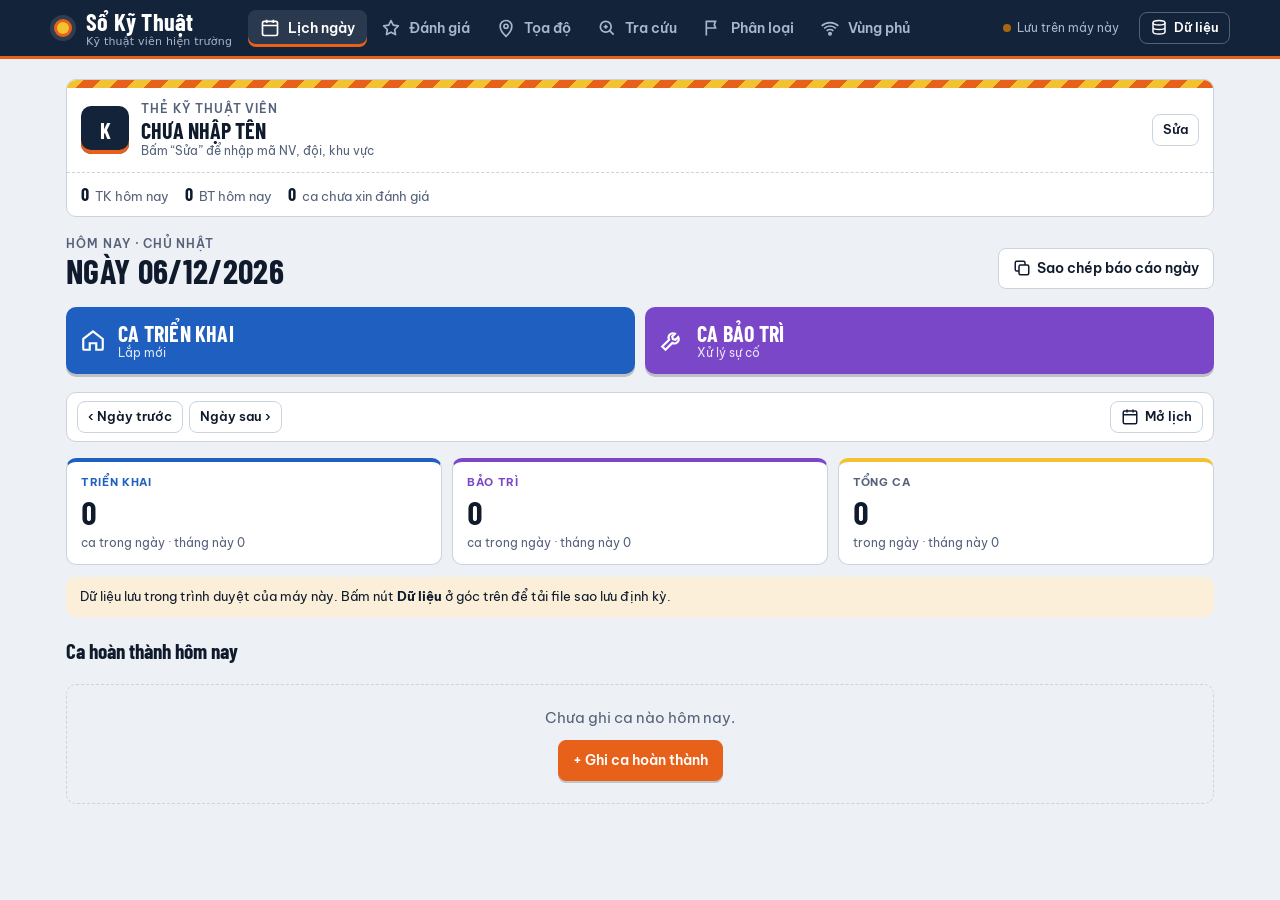
==== commit 4de2176b: "Add files via upload" ====
--- a/index.html
+++ b/index.html
@@ -1,7 +1,7 @@
 <!doctype html>
 <html lang="vi"><head><meta charset="utf-8">
 <meta name="viewport" content="width=device-width,initial-scale=1,viewport-fit=cover">
-<meta name="theme-color" content="#0B6E69">
+<meta name="theme-color" content="#13233A">
 <meta name="mobile-web-app-capable" content="yes"><meta name="apple-mobile-web-app-capable" content="yes">
 <meta name="apple-mobile-web-app-title" content="Sổ Kỹ Thuật">
 <link rel="manifest" href="manifest.webmanifest">
@@ -15,34 +15,37 @@
 <link rel="preconnect" href="https://fonts.gstatic.com" crossorigin>
 <link rel="stylesheet" href="https://fonts.googleapis.com/css2?family=Be+Vietnam+Pro:wght@400;500;600;700&family=Barlow+Condensed:wght@600;700&family=JetBrains+Mono:wght@500&display=swap">
 <style>
-/* Layout: công cụ dùng trên điện thoại — thanh tab dưới đáy (mobile) / trên đầu (desktop), mỗi tab là một bảng làm việc. */
+/* Layout: sổ tay hiện trường của kỹ thuật viên — thanh đầu xanh đậm như đồng phục, điểm nhấn cam phản quang, mỗi tab là một bảng làm việc. */
 :root{
-  --bg:#EEF2F1; --surface:#FFFFFF; --surface-2:#E3E9E7; --ink:#13201E; --muted:#576864; --line:#CFD8D5;
-  --accent:#0B6E69; --accent-ink:#FFFFFF; --fiber:#F2C230; --fiber-ink:#3A2C00;
-  --t-deploy:#0B6E69; --t-maint:#B5600A; --t-coord:#6A4BC4;
-  --ok:#2E7D3E; --warn:#A86A12; --bad:#BF342D; --ok-bg:#E2F1E5; --warn-bg:#FBEFD8; --bad-bg:#FBE3E1; --info-bg:#E1EFEE;
+  --bg:#EDF0F4; --surface:#FFFFFF; --surface-2:#E1E6ED; --ink:#0F1B2D; --muted:#55627A; --line:#CBD3DF;
+  --accent:#E8611A; --accent-ink:#FFFFFF; --fiber:#F2C230; --fiber-ink:#3A2C00;
+  --t-deploy:#1F5FBF; --t-maint:#7B47C9; --t-coord:#0E8A82;
+  --ok:#23804A; --warn:#A8670E; --bad:#C0322B; --ok-bg:#E0F2E7; --warn-bg:#FCEFD9; --bad-bg:#FBE2E0; --info-bg:#FDEBDF;
+  --band:#13233A; --band-ink:#FFFFFF; --band-muted:#A9B7CC;
   --f-display:"Barlow Condensed","Arial Narrow",system-ui,sans-serif;
   --f-body:"Be Vietnam Pro",system-ui,-apple-system,"Segoe UI",Roboto,sans-serif;
   --f-mono:"JetBrains Mono",ui-monospace,SFMono-Regular,Menlo,monospace;
   --r:10px;
 }
 @media (prefers-color-scheme: dark){:root:not([data-theme="light"]){
-  --bg:#0E1514; --surface:#162120; --surface-2:#1F2C2A; --ink:#E4EDEB; --muted:#93A6A1; --line:#2B3B38;
-  --accent:#43BBB1; --accent-ink:#04201E; --fiber:#F2C230; --fiber-ink:#2A2000;
-  --t-deploy:#43BBB1; --t-maint:#E8A23A; --t-coord:#A68FF2;
-  --ok:#62C580; --warn:#E3AC4E; --bad:#F2766E; --ok-bg:#183424; --warn-bg:#352812; --bad-bg:#3A1A18; --info-bg:#173230;
+  --bg:#0A111B; --surface:#121C2A; --surface-2:#1A2638; --ink:#E6ECF4; --muted:#91A1B9; --line:#26354A;
+  --accent:#FF8340; --accent-ink:#1A0B02; --fiber:#F2C230; --fiber-ink:#2A2000;
+  --t-deploy:#6EA2F2; --t-maint:#B48CF2; --t-coord:#3FC2B8;
+  --ok:#5CC285; --warn:#E6AE4E; --bad:#F2766E; --ok-bg:#16301F; --warn-bg:#352812; --bad-bg:#3A1A18; --info-bg:#3A2213;
+  --band:#060C15; --band-ink:#FFFFFF; --band-muted:#8C9BB2;
   color-scheme:dark}}
 :root[data-theme="dark"]{
-  --bg:#0E1514; --surface:#162120; --surface-2:#1F2C2A; --ink:#E4EDEB; --muted:#93A6A1; --line:#2B3B38;
-  --accent:#43BBB1; --accent-ink:#04201E; --fiber:#F2C230; --fiber-ink:#2A2000;
-  --t-deploy:#43BBB1; --t-maint:#E8A23A; --t-coord:#A68FF2;
-  --ok:#62C580; --warn:#E3AC4E; --bad:#F2766E; --ok-bg:#183424; --warn-bg:#352812; --bad-bg:#3A1A18; --info-bg:#173230;
+  --bg:#0A111B; --surface:#121C2A; --surface-2:#1A2638; --ink:#E6ECF4; --muted:#91A1B9; --line:#26354A;
+  --accent:#FF8340; --accent-ink:#1A0B02; --fiber:#F2C230; --fiber-ink:#2A2000;
+  --t-deploy:#6EA2F2; --t-maint:#B48CF2; --t-coord:#3FC2B8;
+  --ok:#5CC285; --warn:#E6AE4E; --bad:#F2766E; --ok-bg:#16301F; --warn-bg:#352812; --bad-bg:#3A1A18; --info-bg:#3A2213;
+  --band:#060C15; --band-ink:#FFFFFF; --band-muted:#8C9BB2;
   color-scheme:dark}
 *{box-sizing:border-box}
 [hidden]{display:none!important}
 html,body{background:var(--bg);color:var(--ink)}
 body{font-family:var(--f-body);font-size:15px;line-height:1.5;-webkit-font-smoothing:antialiased}
-body::before{content:"";position:fixed;inset:0 0 auto;height:env(safe-area-inset-top,0px);z-index:30;background:var(--surface)}
+body::before{content:"";position:fixed;inset:0 0 auto;height:env(safe-area-inset-top,0px);z-index:30;background:var(--band)}
 button,input,select,textarea{font:inherit;color:inherit}
 :focus-visible{outline:2px solid var(--accent);outline-offset:2px}
 .mono{font-family:var(--f-mono);font-variant-numeric:tabular-nums;font-size:.92em}
@@ -63,10 +66,10 @@
 nav.tabs a svg{width:20px;height:20px;flex:none}
 nav.tabs a[aria-current="page"]{color:var(--accent);background:var(--info-bg)}
 @media (max-width:759px){
-  nav.tabs{position:fixed;left:0;right:0;bottom:0;z-index:25;background:var(--surface);border-top:1px solid var(--line);
-    justify-content:space-around;padding:4px max(8px,env(safe-area-inset-right,0px)) calc(4px + env(safe-area-inset-bottom,0px)) max(8px,env(safe-area-inset-left,0px))}
-  nav.tabs a{flex-direction:column;gap:2px;font-size:11px;padding:6px 4px;flex:1;text-align:center}
-  main{padding-bottom:calc(84px + env(safe-area-inset-bottom,0px))!important}
+  .top-in{flex-wrap:wrap;gap:6px 10px;min-height:0;padding-top:8px}
+  nav.tabs{order:3;width:100%;display:grid;grid-template-columns:repeat(6,minmax(0,1fr));gap:2px;padding-bottom:4px}
+  nav.tabs a{flex-direction:column;gap:2px;font-size:11px;padding:6px 2px;text-align:center;white-space:nowrap}
+  nav.tabs a[aria-current="page"]{box-shadow:inset 0 -2px 0 var(--accent)}
 }
 
 main{max-width:1180px;margin:0 auto;padding-block:20px 48px;
@@ -231,22 +234,73 @@
 .rfgrid{display:grid;grid-template-columns:minmax(0,1fr);gap:6px}
 .rfgrid .inline-in{justify-content:space-between}
 .rfgrid .inline-in span{display:flex;align-items:center;gap:4px}
+.rcard{display:flex;background:var(--surface);border:1px solid var(--line);border-radius:var(--r);overflow:hidden}
+.rcard .stripe{width:5px;flex:none;background:var(--tc)}
+.rc-main{flex:1;min-width:0;padding:10px 14px;display:flex;flex-direction:column;gap:6px}
+.stars{display:inline-flex;gap:2px}
+.star{border:0;background:none;font-size:26px;line-height:1;color:var(--line);cursor:pointer;padding:0 2px}
+.star.on{color:var(--fiber)}
+.kpis.k3{grid-template-columns:repeat(3,minmax(0,1fr))}
+.day-layout .kpis.k3{grid-template-columns:repeat(3,minmax(0,1fr))}
+.coordbig{font-size:18px;font-weight:600;letter-spacing:.01em;user-select:all}
+.top{background:var(--band);color:var(--band-ink);border-bottom:3px solid var(--accent)}
+.brand{color:var(--band-ink);line-height:1}
+.brand>span{display:flex;flex-direction:column;gap:2px}
+.brand small{font-family:var(--f-body);font-size:11px;font-weight:500;color:var(--band-muted);letter-spacing:.02em}
+.brand-mark{background:rgba(255,255,255,.12)}
+.brand-mark::before{box-shadow:0 0 0 3px var(--accent)}
+nav.tabs a{color:var(--band-muted)}
+nav.tabs a:hover{color:var(--band-ink)}
+nav.tabs a[aria-current="page"]{color:var(--band-ink);background:rgba(255,255,255,.1);box-shadow:inset 0 -3px 0 var(--accent)}
+.sync{color:var(--band-muted)}
+#btnData{background:transparent;color:var(--band-ink);border-color:rgba(255,255,255,.28)}
+.btn.pri{box-shadow:0 2px 0 rgba(0,0,0,.18)}
+.vtitle{text-transform:uppercase;letter-spacing:.01em}
+.ktv{background:var(--surface);border:1px solid var(--line);border-radius:var(--r);overflow:hidden}
+.ktv-tape{height:8px;background:repeating-linear-gradient(-45deg,var(--accent) 0 12px,var(--fiber) 12px 24px)}
+.ktv-body{display:flex;align-items:center;gap:12px;padding:12px 14px}
+.ktv-av{width:48px;height:48px;border-radius:10px;background:var(--band);color:var(--band-ink);display:grid;place-items:center;font-family:var(--f-display);font-weight:700;font-size:22px;flex:none;box-shadow:inset 0 -4px 0 var(--accent)}
+.ktv-id{display:flex;flex-direction:column;min-width:0;flex:1}
+.ktv-id b{font-family:var(--f-display);font-size:22px;line-height:1.1;text-transform:uppercase}
+.ktv-stats{display:flex;flex-wrap:wrap;gap:6px 16px;padding:8px 14px;border-top:1px dashed var(--line);font-size:13px;color:var(--muted)}
+.ktv-stats b{font-family:var(--f-display);font-size:18px;color:var(--ink);margin-right:3px}
+.ktv-stats .warn b{color:var(--accent)}
+.quick{display:grid;grid-template-columns:repeat(2,minmax(0,1fr));gap:10px}
+.qbtn{display:flex;align-items:center;gap:12px;padding:14px;border-radius:var(--r);border:0;background:var(--tc);color:#fff;cursor:pointer;text-align:left;box-shadow:0 3px 0 rgba(0,0,0,.2)}
+.qbtn:active{transform:translateY(2px);box-shadow:0 1px 0 rgba(0,0,0,.2)}
+.qbtn svg{width:26px;height:26px;flex:none}
+.qbtn span{display:flex;flex-direction:column;line-height:1.15}
+.qbtn b{white-space:nowrap;font-family:var(--f-display);font-size:clamp(17px,5vw,22px);text-transform:uppercase;letter-spacing:.01em}
+.qbtn small{font-size:12px;opacity:.85}
+:root[data-theme="dark"] .qbtn{color:#0A111B}
+@media (prefers-color-scheme: dark){:root:not([data-theme="light"]) .qbtn{color:#0A111B}}
+.kpi{border-top-width:4px}
+.thumbs{display:flex;flex-wrap:wrap;gap:8px}
+.thumbw{position:relative}
+.thumb{width:84px;height:84px;padding:0;border:1px solid var(--line);border-radius:8px;overflow:hidden;background:var(--surface-2);cursor:zoom-in}
+.thumb img{width:100%;height:100%;object-fit:cover;display:block}
+.thumbx{position:absolute;top:-6px;right:-6px;min-width:24px;height:24px;border-radius:12px;border:0;background:var(--bad);color:#fff;font-weight:700;cursor:pointer;padding:0 6px;font-size:13px}
+.ktv-av{overflow:hidden}
+.ktv-av img{width:100%;height:100%;object-fit:cover;display:block}
+.lightbox{position:fixed;inset:0;z-index:90;background:rgba(3,8,14,.92);display:flex;flex-direction:column;align-items:center;justify-content:center;gap:12px;padding:calc(16px + env(safe-area-inset-top,0px)) 16px calc(16px + env(safe-area-inset-bottom,0px))}
+.lightbox img{max-width:100%;max-height:calc(100% - 64px);object-fit:contain;border-radius:6px}
+.lb-bar{color:#fff;font-size:13px;justify-content:center}
 .flagwarn{border-radius:6px;padding:6px 10px;font-size:13px;background:var(--warn-bg)}
 .flagwarn.ham{background:var(--bad-bg)}
 .flagcard.ham{border-left:4px solid var(--bad)} .flagcard.luuy{border-left:4px solid var(--warn)}
-@media (max-width:759px){nav.tabs a{font-size:10px;padding:6px 2px}nav.tabs a svg{width:19px;height:19px}}
+@media (max-width:759px){nav.tabs a{font-size:10px}nav.tabs a svg{width:19px;height:19px}}
 .notepre{margin:0;white-space:pre-wrap;font-family:var(--f-mono);font-size:13px;line-height:1.6;background:var(--surface-2);border-radius:8px;padding:12px 14px;overflow-x:auto}
-.toast{position:fixed;left:50%;transform:translateX(-50%);bottom:calc(96px + env(safe-area-inset-bottom,0px));background:var(--ink);color:var(--surface);padding:10px 16px;border-radius:8px;font-size:14px;z-index:60;max-width:calc(100% - 32px)}
+.toast{position:fixed;left:50%;transform:translateX(-50%);bottom:calc(24px + env(safe-area-inset-bottom,0px));background:var(--ink);color:var(--surface);padding:10px 16px;border-radius:8px;font-size:14px;z-index:60;max-width:calc(100% - 32px)}
 @media (min-width:760px){.toast{bottom:calc(24px + env(safe-area-inset-bottom,0px))}}
 @media (prefers-reduced-motion:no-preference){.sheet{animation:up .18s ease-out}@keyframes up{from{transform:translateY(24px);opacity:.6}}}
 </style>
 
 <header class="top">
   <div class="top-in">
-    <div class="brand"><span class="brand-mark" aria-hidden="true"></span>Sổ Kỹ Thuật</div>
+    <div class="brand"><span class="brand-mark" aria-hidden="true"></span><span>Sổ Kỹ Thuật<small id="brandSub">Kỹ thuật viên hiện trường</small></span></div>
     <nav class="tabs" aria-label="Chuyển mục">
       <a href="#hom-nay" data-v="hom-nay"><svg viewBox="0 0 24 24" fill="none" stroke="currentColor" stroke-width="2"><rect x="3" y="4" width="18" height="17" rx="2"/><path d="M3 9h18M8 2v4M16 2v4"/></svg>Lịch ngày</a>
-      <a href="#cong-viec" data-v="cong-viec"><svg viewBox="0 0 24 24" fill="none" stroke="currentColor" stroke-width="2"><path d="M9 6h11M9 12h11M9 18h11"/><path d="M4 6l1 1 2-2M4 12l1 1 2-2M4 18l1 1 2-2"/></svg>Các ca</a>
+      <a href="#danh-gia" data-v="danh-gia"><svg viewBox="0 0 24 24" fill="none" stroke="currentColor" stroke-width="2" stroke-linejoin="round"><path d="M12 3l2.7 5.6 6.1.9-4.4 4.3 1 6.1L12 17l-5.4 2.9 1-6.1-4.4-4.3 6.1-.9z"/></svg>Đánh giá</a>
       <a href="#toa-do" data-v="toa-do"><svg viewBox="0 0 24 24" fill="none" stroke="currentColor" stroke-width="2"><path d="M12 22s7-6.2 7-12a7 7 0 1 0-14 0c0 5.8 7 12 7 12z"/><circle cx="12" cy="10" r="2.5"/></svg>Tọa độ</a>
       <a href="#tra-cuu" data-v="tra-cuu"><svg viewBox="0 0 24 24" fill="none" stroke="currentColor" stroke-width="2"><circle cx="10.5" cy="10.5" r="6.5"/><path d="M20 20l-4.8-4.8M8 10.5h5M10.5 8v5"/></svg>Tra cứu</a>
       <a href="#phan-loai" data-v="phan-loai"><svg viewBox="0 0 24 24" fill="none" stroke="currentColor" stroke-width="2"><path d="M4 21V4h11l-1.5 4L15 12H4"/></svg>Phân loại</a>
@@ -260,38 +314,46 @@
 <main>
   <!-- HÔM NAY -->
   <section class="view" id="v-hom-nay" hidden>
+    <div class="ktv" id="ktvBadge"></div>
     <div class="head-row">
       <div><div class="eyebrow" id="todayDow"></div><h1 class="vtitle" id="todayTitle"></h1></div>
       <div class="row">
         <button class="btn" id="btnReport" type="button"><svg viewBox="0 0 24 24" fill="none" stroke="currentColor" stroke-width="2"><rect x="8" y="8" width="13" height="13" rx="2"/><path d="M16 8V5a2 2 0 0 0-2-2H5a2 2 0 0 0-2 2v9a2 2 0 0 0 2 2h3"/></svg>Sao chép báo cáo ngày</button>
-        <button class="btn pri" type="button" data-new-job>+ Ghi ca hoàn thành</button>
       </div>
+    </div>
+    <div class="quick">
+      <button class="qbtn c-trien_khai" type="button" data-new-job="trien_khai"><svg viewBox="0 0 24 24" fill="none" stroke="currentColor" stroke-width="2"><path d="M3 11l9-7 9 7v9a1 1 0 0 1-1 1h-5v-6H9v6H4a1 1 0 0 1-1-1z"/></svg><span><b>Ca triển khai</b><small>Lắp mới</small></span></button>
+      <button class="qbtn c-bao_tri" type="button" data-new-job="bao_tri"><svg viewBox="0 0 24 24" fill="none" stroke="currentColor" stroke-width="2"><path d="M14.7 6.3a4 4 0 0 0-5.4 5.4L3 18l3 3 6.3-6.3a4 4 0 0 0 5.4-5.4l-2.5 2.5-2.4-.6-.6-2.4z"/></svg><span><b>Ca bảo trì</b><small>Xử lý sự cố</small></span></button>
     </div>
     <div class="day-layout">
       <div class="cal" id="cal"></div>
       <div style="display:flex;flex-direction:column;gap:12px;min-width:0">
-        <div class="kpis" id="kpis"></div>
+        <div class="kpis k3" id="kpis"></div>
         <div id="localNotice"></div>
       </div>
     </div>
     <div class="sec-title"><span id="dayListTitle">Việc trong ngày</span> <small id="todayCount"></small></div>
     <div class="list" id="todayList"></div>
-    <div class="sec-title">Tọa độ đã lấy <small id="coordCount"></small></div>
-    <div id="dayCoords"></div>
     <div id="backupBox"></div>
   </section>
 
   <!-- CÔNG VIỆC -->
-  <section class="view" id="v-cong-viec" hidden>
+  <section class="view" id="v-danh-gia" hidden>
     <div class="head-row">
-      <div><div class="eyebrow">Triển khai · Bảo trì</div><h1 class="vtitle">Ca đã hoàn thành</h1></div>
-      <button class="btn pri" type="button" data-new-job>+ Ghi ca hoàn thành</button>
+      <div><div class="eyebrow">Hi FPT</div><h1 class="vtitle">Xin đánh giá</h1></div>
+      <div class="row"><button class="btn sm" type="button" data-rm="-1" aria-label="Tháng trước">‹</button><b id="rateMonth" style="min-width:110px;text-align:center"></b><button class="btn sm" type="button" data-rm="1" aria-label="Tháng sau">›</button></div>
     </div>
-    <div class="toolbar">
-      <input class="search" id="jobSearch" type="search" placeholder="Tìm tên khách, số HĐ, địa chỉ…">
-    </div>
-    <div class="chips" id="jobTypeChips"></div>
-    <div class="list" id="jobList"></div>
+    <div class="kpis" id="rateKpis"></div>
+    <div class="toolbar"><input class="search" id="rateSearch" type="search" placeholder="Tìm tên khách, số HĐ, SĐT…"></div>
+    <div class="chips" id="rateChips"></div>
+    <div class="list" id="rateList"></div>
+    <details class="panel" id="rateTplBox"><summary style="cursor:pointer;font-weight:600">Lời nhắn xin đánh giá</summary>
+      <div class="hint">Mỗi loại ca một lời nhắn. Dùng {ten} (tên khách), {hd} (số HĐ), {ngay} (ngày làm), {loi} (lỗi khách báo, chỉ ca bảo trì). Lời nhắn được lưu trên máy này.</div>
+      <label class="f" style="color:var(--t-deploy)">Ca triển khai<textarea id="rateTpl_tk" data-tk="trien_khai" style="width:100%;min-height:120px;border:1px solid var(--line);border-radius:8px;padding:10px;background:var(--surface);color:var(--ink)"></textarea></label>
+      <div class="row"><button class="btn sm" type="button" data-tpl-reset="trien_khai">Về lời nhắn mẫu</button></div>
+      <label class="f" style="color:var(--t-maint)">Ca bảo trì<textarea id="rateTpl_bt" data-tk="bao_tri" style="width:100%;min-height:120px;border:1px solid var(--line);border-radius:8px;padding:10px;background:var(--surface);color:var(--ink)"></textarea></label>
+      <div class="row"><button class="btn sm" type="button" data-tpl-reset="bao_tri">Về lời nhắn mẫu</button></div>
+    </details>
   </section>
 
   <!-- TỌA ĐỘ -->
@@ -300,19 +362,7 @@
       <div><div class="eyebrow">Khách hàng</div><h1 class="vtitle">Tra cứu tọa độ</h1></div>
       <button class="btn pri" type="button" id="btnNewCust">+ Thêm khách</button>
     </div>
-    <div class="toolbar">
-      <input class="search" id="custSearch" type="search" placeholder="Tìm tên, số HĐ, mã tập điểm…">
-      <div class="chips" id="custChips">
-        <button class="chip" type="button" data-cf="" aria-pressed="true">Tất cả</button>
-        <button class="chip" type="button" data-cf="missing" aria-pressed="false">Chưa có tọa độ</button>
-      </div>
-    </div>
-    <div class="row">
-      <label class="inline-in">Tọa độ lấy ngày <input id="custDate" type="date" style="width:auto"></label>
-      <button class="btn sm" type="button" id="custToday">Hôm nay</button>
-      <button class="btn sm" type="button" id="custDateClear" hidden>Bỏ lọc ngày</button>
-      <button class="btn sm" type="button" id="custDateCopy" hidden>Chép tọa độ ngày này</button>
-    </div>
+    <input class="search" id="custSearch" type="search" placeholder="Nhập tên khách, số HĐ, SĐT hoặc mã tập điểm…" style="flex:none">
     <div class="list" id="custList"></div>
   </section>
 
@@ -506,7 +556,7 @@
 const Store={
   mode:'loading', jobs:{}, customers:{}, houses:{}, db:null, chains:{},
   loadLocal(){try{const d=JSON.parse(localStorage.getItem(LS_KEY)||'{}');COLS.forEach(c=>this[c]=d[c]||{});}catch(e){}},
-  saveLocal(){try{const d={};COLS.forEach(c=>d[c]=this[c]);localStorage.setItem(LS_KEY,JSON.stringify(d));}catch(e){}},
+  saveLocal(){scheduleSnap();try{const d={};COLS.forEach(c=>d[c]=this[c]);localStorage.setItem(LS_KEY,JSON.stringify(d));}catch(e){}},
   async init(){
     this.loadLocal(); renderAll();
     let db=null;
@@ -548,7 +598,7 @@
 }
 
 /* ===================== Điều hướng ===================== */
-const VIEWS=['hom-nay','cong-viec','toa-do','tra-cuu','phan-loai','vung-phu'];
+const VIEWS=['hom-nay','danh-gia','toa-do','tra-cuu','phan-loai','vung-phu'];
 let view='hom-nay';
 function route(){
   const h=location.hash.replace('#','');view=VIEWS.includes(h)?h:'hom-nay';
@@ -562,7 +612,7 @@
 function renderAll(){
   renderSync();
   if(view==='hom-nay') renderToday();
-  if(view==='cong-viec') renderJobs();
+  if(view==='danh-gia') renderRates();
   if(view==='toa-do') renderCustomers();
   if(view==='tra-cuu') renderLookup();
   if(view==='phan-loai') renderFlags();
@@ -589,10 +639,10 @@
       <span class="job-top"><span class="tag">${esc(T.label)}</span><span class="time">${showDate?esc(fmtDate(doneAt(j)))+' · ':''}${fmtTime(doneAt(j))}</span></span>
       <span class="job-name">${esc(c.name)} ${flagPill(c)}</span>
       <span class="job-sub">${c.contract?'HĐ '+esc(c.contract)+' · ':''}${esc(c.address||'Chưa có địa chỉ')}</span>
-      <span class="job-meta">
+      <span class="job-meta">${(j.photos||[]).length?`<span class="pill s-cho">${j.photos.length} ảnh</span>`:''}
         ${j.issue&&j.type==='bao_tri'?`<span>${esc(j.issue)}</span>`:''}
         ${rx?`<span class="pill ${rx.cls}">Rx <span class="mono">${esc(j.rx)}</span> dBm</span>`:''}
-        ${hasCoord(j)?'<span class="pill p-ok">Có tọa độ</span>':!hasCoord(c)?'<span class="pill p-warn">Chưa có tọa độ</span>':''}
+        
       </span>
     </span></button>`;
 }
@@ -620,38 +670,64 @@
   const start=new Date(first);start.setDate(1-((first.getDay()+6)%7));const tk=todayKey();
   let cells='';for(let i=0;i<42;i++){const d=new Date(start);d.setDate(start.getDate()+i);const k=dayKey(d);const inM=d.getMonth()===M-1;
     if(i>=35&&!inM&&i%7===0)break;
-    const x=ix[k];const dots=x?`<span class="dots">${x.jobs?`<i style="background:var(--t-deploy)"></i>`:''}${x.coords?`<i style="background:var(--t-coord)"></i>`:''}</span>`:'<span class="dots"></span>';
+    const x=ix[k];const dots=x&&x.jobs?`<span class="dots">${x.jobs?`<i style="background:var(--t-deploy)"></i>`:''}</span>`:'<span class="dots"></span>';
     cells+=`<button type="button" class="cal-d${inM?'':' out'}${k===tk?' today':''}" data-day="${k}" aria-pressed="${k===selDay}" aria-label="${d.toLocaleDateString('vi-VN')}${x?`, ${x.jobs} ca, ${x.coords} tọa độ`:''}"><span>${d.getDate()}</span>${dots}</button>`;}
   const ml=first.toLocaleDateString('vi-VN',{month:'long',year:'numeric'});
   $('#cal').innerHTML=`<div class="cal-h"><button class="btn sm" type="button" data-cal="-1" aria-label="Tháng trước">‹</button><b style="text-transform:capitalize">${esc(ml)}</b><button class="btn sm" type="button" data-cal="1" aria-label="Tháng sau">›</button></div>
     <div class="cal-g">${['T2','T3','T4','T5','T6','T7','CN'].map(t=>`<span class="cal-w">${t}</span>`).join('')}${cells}</div>
-    <div class="row" style="justify-content:space-between"><span class="hint"><i class="lg" style="background:var(--t-deploy)"></i> có ca <i class="lg" style="background:var(--t-coord)"></i> có lấy tọa độ</span><span class="row" style="gap:6px">${selDay!==tk?'<button class="btn sm" type="button" data-cal="today">Về hôm nay</button>':''}<button class="btn sm" type="button" data-calopen="0">Thu gọn</button></span></div>`;
+    <div class="row" style="justify-content:space-between"><span class="hint"><i class="lg" style="background:var(--t-deploy)"></i> có ca</span><span class="row" style="gap:6px">${selDay!==tk?'<button class="btn sm" type="button" data-cal="today">Về hôm nay</button>':''}<button class="btn sm" type="button" data-calopen="0">Thu gọn</button></span></div>`;
 }
 function dayJobs(day){return jobsArr().filter(j=>doneAt(j)&&dayKey(doneAt(j))===day).reverse();}
 function dayCoords(day){const rows=[];Object.values(Store.customers).forEach(c=>coordHist(c).filter(e=>dayKey(e.at)===day).forEach(e=>rows.push({c,e})));return rows.sort((a,b)=>String(a.e.at).localeCompare(String(b.e.at)));}
+function profile(){try{return JSON.parse(localStorage.getItem('sokythuat.profile')||'{}')}catch(e){return {}}}
+function renderBadge(today){
+  const pf=profile();const ini=(pf.name||'KTV').trim().split(/\s+/).slice(-2).map(w=>w[0]).join('').toUpperCase();
+  const all=jobsArr();const waiting=all.filter(j=>rateOf(j).st==='chua'&&daysSince(doneAt(j))<=7).length;
+  $('#brandSub').textContent=pf.name?'KTV '+pf.name+(pf.code?' · '+pf.code:''):'Kỹ thuật viên hiện trường';
+  $('#ktvBadge').innerHTML=`<div class="ktv-tape" aria-hidden="true"></div><div class="ktv-body">
+    <span class="ktv-av">${pf.photo?`<img src="${pf.photo}" alt="Ảnh ${esc(pf.name||'KTV')}">`:esc(ini)}</span>
+    <div class="ktv-id"><span class="eyebrow">Thẻ kỹ thuật viên</span><b>${pf.name?esc(pf.name):'Chưa nhập tên'}</b>
+      <span class="hint">${[pf.code?'MNV <span class="mono">'+esc(pf.code)+'</span>':'',esc(pf.team||''),pf.phone?'<span class="mono">'+esc(pf.phone)+'</span>':''].filter(Boolean).join(' · ')||'Bấm “Sửa” để nhập mã NV, đội, khu vực'}</span></div>
+    <button class="btn sm" type="button" id="ktvEdit">Sửa</button></div>
+    <div class="ktv-stats"><span><b>${today.filter(j=>j.type==='trien_khai').length}</b> TK hôm nay</span><span><b>${today.filter(j=>j.type==='bao_tri').length}</b> BT hôm nay</span><span class="${waiting?'warn':''}"><b>${waiting}</b> ca chưa xin đánh giá</span></div>`;
+}
+function openProfile(){const pf=profile();
+  openSheet('Thẻ kỹ thuật viên',`<div class="grid2"><label class="f">Họ tên<input id="pfName" value="${esc(pf.name||'')}" autocomplete="name"></label><label class="f">Mã nhân viên<input id="pfCode" value="${esc(pf.code||'')}" class="mono"></label>
+    <label class="f">Đội / khu vực<input id="pfTeam" value="${esc(pf.team||'')}" placeholder="VD: Đội 3 · Quận Gò Vấp"></label><label class="f">Số điện thoại<input id="pfPhone" type="tel" value="${esc(pf.phone||'')}"></label></div>
+    <div class="row" style="align-items:center;gap:12px"><span class="ktv-av" id="pfAv">${pf.photo?`<img src="${pf.photo}" alt="">`:'KTV'}</span>
+      <label class="btn sm" for="pfPhoto" style="cursor:pointer">Chọn ảnh chân dung</label><input id="pfPhoto" type="file" accept="image/*" hidden><button class="btn sm" type="button" id="pfPhotoDel" ${pf.photo?'':'hidden'}>Bỏ ảnh</button></div>
+    <div class="hint">Thông tin này hiện trên thẻ ở Lịch ngày và ở đầu báo cáo ngày.</div>`,root=>{
+    let photo=pf.photo||'';
+    $('#pfPhoto',root).addEventListener('change',async e=>{const fl=e.target.files[0];e.target.value='';if(!fl)return;try{photo=await avatarFrom(fl);$('#pfAv',root).innerHTML=`<img src="${photo}" alt="">`;$('#pfPhotoDel',root).hidden=false;}catch(err){toast('Không đọc được ảnh này');}});
+    $('#pfPhotoDel',root).addEventListener('click',()=>{photo='';$('#pfAv',root).textContent='KTV';$('#pfPhotoDel',root).hidden=true;});
+    $('#pfSave',root).addEventListener('click',()=>{const v={name:$('#pfName',root).value.trim(),code:$('#pfCode',root).value.trim(),team:$('#pfTeam',root).value.trim(),phone:$('#pfPhone',root).value.trim(),photo};
+      try{localStorage.setItem('sokythuat.profile',JSON.stringify(v))}catch(e){}closeSheet();renderAll();toast('Đã lưu thẻ KTV');});
+  },'<span></span><div class="row"><button class="btn" type="button" data-close>Hủy</button><button class="btn pri" type="button" id="pfSave">Lưu</button></div>');}
 function renderToday(){
   const tk=todayKey();const isToday=selDay===tk;const sd=new Date(selDay+'T12:00:00');
   $('#todayDow').textContent=(isToday?'Hôm nay · ':'')+sd.toLocaleDateString('vi-VN',{weekday:'long'});
   $('#todayTitle').textContent='Ngày '+sd.toLocaleDateString('vi-VN',{day:'2-digit',month:'2-digit',year:'numeric'});
   renderCal();
-  const all=jobsArr();const today=dayJobs(selDay);
-  const coords=dayCoords(selDay);
+  const all=jobsArr();const today=dayJobs(selDay);renderBadge(dayJobs(todayKey()));
   $('#kpis').innerHTML=Object.entries(TYPES).map(([k,T])=>{
     const n=today.filter(j=>j.type===k).length;const m=all.filter(j=>j.type===k&&dayKey(doneAt(j)).slice(0,7)===selDay.slice(0,7)).length;
     return `<div class="kpi c-${k}"><span class="tag">${T.label}</span><span class="n">${n}</span><span class="hint">ca trong ngày · tháng này ${m}</span></div>`;
-  }).join('')+`<div class="kpi"><span class="tag">Tổng ca</span><span class="n">${today.length}</span><span class="hint">trong ngày · tháng này ${all.filter(j=>dayKey(doneAt(j)).slice(0,7)===selDay.slice(0,7)).length}</span></div>`+`<div class="kpi c-toa_do"><span class="tag">Tọa độ đã lấy</span><span class="n">${coords.length}</span><span class="hint">${coords.filter(r=>r.e.src==='gps').length} lần bằng GPS</span></div>`;
+  }).join('')+`<div class="kpi"><span class="tag">Tổng ca</span><span class="n">${today.length}</span><span class="hint">trong ngày · tháng này ${all.filter(j=>dayKey(doneAt(j)).slice(0,7)===selDay.slice(0,7)).length}</span></div>`;
   $('#dayListTitle').textContent=isToday?'Ca hoàn thành hôm nay':'Ca hoàn thành trong ngày';
   $('#todayCount').textContent=today.length?today.length+' ca':'';
   $('#todayList').innerHTML=today.length?today.map(j=>jobCard(j,false)).join(''):
     `<div class="empty">${isToday?'Chưa ghi ca nào hôm nay.':'Không có ca nào trong ngày này.'}<button class="btn pri" type="button" data-new-job>+ Ghi ca hoàn thành</button></div>`;
-  $('#coordCount').textContent=coords.length?coords.length+' lần':'';
-  $('#dayCoords').innerHTML=coords.length?`<div class="infobox hist">${coords.map(({c,e})=>`<div style="cursor:pointer" data-cust="${esc(c.id)}"><span><b>${esc(c.name)}</b> <span class="hint">${fmtTime(e.at)}${c.contract?' · HĐ '+esc(c.contract):''} · ${e.src==='gps'?'GPS'+(e.acc?' ±'+e.acc+' m':''):'dán / nhập tay'}</span></span><span class="mono">${(+e.lat).toFixed(6)}, ${(+e.lng).toFixed(6)}</span></div>`).join('')}</div>`:'<div class="hint">Không lấy tọa độ nào trong ngày này.</div>';
-  {const lb=lastBackup();const need=Store.mode==='local'&&window.parent===window&&(Object.keys(Store.customers).length||Object.keys(Store.jobs).length)&&(!lb||daysSince(lb)>=7);
-   $('#backupBox').innerHTML=need?`<div class="notice row" style="justify-content:space-between"><span>${lb?'Lần sao lưu gần nhất cách đây '+daysSince(lb)+' ngày.':'Bạn chưa sao lưu dữ liệu lần nào.'} Dữ liệu chỉ nằm trên máy này.</span><button class="btn sm pri" type="button" data-open-data>Sao lưu ngay</button></div>`:'';}
+  {const lb=lastBackup();const has=Object.keys(Store.customers).length||Object.keys(Store.jobs).length;
+   const lastEdit=[...Object.values(Store.jobs),...Object.values(Store.customers)].reduce((a,o)=>String(o.updatedAt||'')>a?String(o.updatedAt):a,'');
+   const unsaved=lastEdit&&(!lb||lastEdit>lb);const late=new Date().getHours()>=17;const fromBefore=unsaved&&dayKey(lastEdit)<todayKey();
+   const show=Store.mode==='local'&&!isEmbedded&&has&&unsaved&&(late||fromBefore);
+   $('#backupBox').innerHTML=show?`<div class="notice" style="display:flex;flex-direction:column;gap:8px"><span><b>${fromBefore?'Dữ liệu ngày '+esc(fmtFull(lastEdit))+' chưa được lưu ra file.':'Cuối ngày rồi: lưu dữ liệu hôm nay ra file.'}</b> App đã tự lưu một bản trong máy, nhưng nên giữ thêm một file ngoài để không mất khi đổi máy hoặc xóa trình duyệt.</span>
+     <span class="row">${canShareFiles()?'<button class="btn sm pri" type="button" data-share-backup>Gửi qua Zalo / Drive…</button>':''}<button class="btn sm${canShareFiles()?'':' pri'}" type="button" data-dl-backup>Tải file về máy</button></span></div>`:'';}
 }
 function dayReport(){
   const day=selDay;const list=dayJobs(day);const sd=new Date(day+'T12:00:00');
   let out=`BÁO CÁO NGÀY ${sd.toLocaleDateString('vi-VN',{day:'2-digit',month:'2-digit',year:'numeric'})}\n`;
+  {const pf=profile();if(pf.name)out+=`KTV: ${pf.name}${pf.code?' ('+pf.code+')':''}${pf.team?' – '+pf.team:''}\n`;}
   Object.entries(TYPES).forEach(([k,T])=>{
     const js=list.filter(j=>j.type===k);if(!js.length)return;
     out+=`\n${T.label.toUpperCase()}: ${js.length} ca\n`;
@@ -659,17 +735,35 @@
       out+=`- ${fmtTime(doneAt(j))} ${c.contract?'HĐ '+c.contract+' – ':''}${c.name}`;if(j.type==='bao_tri'&&j.issue)out+=` – ${j.issue}`;
       if(j.rx!==''&&j.rx!=null)out+=` – Rx ${j.rx} dBm`;
       if(j.down)out+=` – ${j.down}/${j.up||'?'} Mbps`;
-      if(hasCoord(j))out+=` – ${(+j.lat).toFixed(6)}, ${(+j.lng).toFixed(6)}`;
+      {const r=rateOf(j);if(r.st!=='chua')out+=` – Hi FPT: ${RATE_ST[r.st].l}${r.st==='danhgia'&&r.stars?' '+r.stars+'★':''}`;}
       if(j.note)out+=` – ${j.note}`;out+='\n';});
   });
-  const co=dayCoords(day).filter(({e})=>!e.jobId||!list.some(j=>j.id===e.jobId));
-  if(co.length){out+=`\nTỌA ĐỘ CẬP NHẬT THÊM: ${co.length}\n`;co.forEach(({c,e})=>{out+=`- ${fmtTime(e.at)} ${c.contract?'HĐ '+c.contract+' – ':''}${c.name}: ${(+e.lat).toFixed(6)}, ${(+e.lng).toFixed(6)}${e.src==='gps'&&e.acc?' (GPS ±'+e.acc+' m)':''}\n`;});}
-  if(!list.length&&!co.length) out+='\nKhông có ca nào trong ngày.\n';
+  if(!list.length) out+='\nKhông có ca nào trong ngày.\n';
   return out;
 }
 /* ===================== SAO LƯU / CHUYỂN DỮ LIỆU ===================== */
 const isEmbedded=window.parent!==window;
 function lastBackup(){try{return localStorage.getItem('sokythuat.lastBackup')||''}catch(e){return ''}}
+function stampBackup(){try{localStorage.setItem('sokythuat.lastBackup',new Date().toISOString())}catch(e){}}
+/* ----- Bản lưu tự động theo ngày (IndexedDB, giữ 30 ngày) ----- */
+const SNAP={p:null,
+  open(){return this.p||(this.p=new Promise((res,rej)=>{const r=indexedDB.open('sokythuat-snap',1);r.onupgradeneeded=()=>r.result.createObjectStore('days');r.onsuccess=()=>res(r.result);r.onerror=()=>rej(r.error);}));},
+  async tx(mode,fn){const db=await this.open();return new Promise((res,rej)=>{const t=db.transaction('days',mode);const st=t.objectStore('days');const r=fn(st);t.oncomplete=()=>res(r&&r.result);t.onerror=()=>rej(t.error);});},
+  put(k,v){return this.tx('readwrite',st=>st.put(v,k));},get(k){return this.tx('readonly',st=>st.get(k));},
+  keys(){return this.tx('readonly',st=>st.getAllKeys());},del(k){return this.tx('readwrite',st=>st.delete(k));}};
+const snapOn=()=>!isEmbedded&&'indexedDB' in window;
+let snapT=null;
+function scheduleSnap(){if(!snapOn())return;clearTimeout(snapT);snapT=setTimeout(autoSnapshot,2500);}
+async function autoSnapshot(){if(!snapOn()||Store.mode!=='local')return;
+  if(!Object.keys(Store.customers).length&&!Object.keys(Store.jobs).length)return;
+  try{await SNAP.put(todayKey(),{at:new Date().toISOString(),nc:Object.keys(Store.customers).length,nj:Object.keys(Store.jobs).length,json:backupJSON()});
+    const ks=(await SNAP.keys()).sort();while(ks.length>30){await SNAP.del(ks.shift());}}catch(e){}}
+async function shareBackup(){
+  const name='so-ky-thuat-saoluu-'+todayKey()+'.txt';const file=new File([await backupJSONFull()],name,{type:'text/plain'});
+  if(navigator.canShare&&navigator.canShare({files:[file]})){try{await navigator.share({files:[file],title:'Sao lưu Sổ Kỹ Thuật '+fmtFull(new Date())});stampBackup();toast('Đã gửi bản sao lưu');renderAll();}catch(e){if(e&&e.name!=='AbortError')toast('Không gửi được, hãy dùng Tải file');}}
+  else toast('Máy này không gửi trực tiếp được, hãy dùng “Tải file”');}
+const canShareFiles=()=>{try{return !isEmbedded&&!!navigator.canShare&&navigator.canShare({files:[new File(['x'],'a.txt',{type:'text/plain'})]});}catch(e){return false}};
+addEventListener('visibilitychange',()=>{if(document.visibilityState==='hidden'){clearTimeout(snapT);autoSnapshot();}});
 async function saveFile(name,text,mime){
   if(isEmbedded){let dl=null;try{dl=window.claude&&window.claude.use?await window.claude.use('downloads'):null}catch(e){}
     if(!dl){toast('Trang này không tải file được. Hãy mở bản app trên điện thoại để tải.');return false;}
@@ -678,7 +772,33 @@
   try{const blob=new Blob([text],{type:mime});const a=document.createElement('a');a.href=URL.createObjectURL(blob);a.download=name;document.body.appendChild(a);a.click();
     setTimeout(()=>{URL.revokeObjectURL(a.href);a.remove();},2000);return true;}catch(e){toast('Không tải được file');return false;}
 }
-function backupJSON(){return JSON.stringify({app:'so-ky-thuat',version:2,exportedAt:new Date().toISOString(),counts:{customers:Object.keys(Store.customers).length,jobs:Object.keys(Store.jobs).length,houses:Object.keys(Store.houses).length},jobs:Store.jobs,customers:Store.customers,houses:Store.houses},null,1);}
+/* ----- Ảnh kỹ thuật (lưu trong máy bằng IndexedDB) ----- */
+const PH={p:null,
+  open(){return this.p||(this.p=new Promise((res,rej)=>{const r=indexedDB.open('sokythuat-photos',1);r.onupgradeneeded=()=>r.result.createObjectStore('p',{keyPath:'id'});r.onsuccess=()=>res(r.result);r.onerror=()=>rej(r.error);}));},
+  async tx(mode,fn){const db=await this.open();return new Promise((res,rej)=>{const t=db.transaction('p',mode);const r=fn(t.objectStore('p'));t.oncomplete=()=>res(r&&r.result);t.onerror=()=>rej(t.error);});},
+  put(o){return this.tx('readwrite',st=>st.put(o));},get(id){return this.tx('readonly',st=>st.get(id));},del(id){return this.tx('readwrite',st=>st.delete(id));},all(){return this.tx('readonly',st=>st.getAll());}};
+function loadImg(file){return new Promise((res,rej)=>{const u=URL.createObjectURL(file);const im=new Image();im.onload=()=>res(im);im.onerror=()=>{URL.revokeObjectURL(u);rej(new Error('img'));};im.src=u;});}
+async function compressPhoto(file,stamp){const im=await loadImg(file);let w=im.naturalWidth,h=im.naturalHeight;const k=Math.min(1,1600/Math.max(w,h));w=Math.round(w*k);h=Math.round(h*k);
+  const c=document.createElement('canvas');c.width=w;c.height=h;const x=c.getContext('2d');x.drawImage(im,0,0,w,h);URL.revokeObjectURL(im.src);
+  if(stamp){const fs=Math.max(14,Math.round(w/45));x.font=`600 ${fs}px system-ui,sans-serif`;const lines=stamp.split('\n');const bh=fs*1.35*lines.length+fs*.8;
+    x.fillStyle='rgba(0,0,0,.55)';x.fillRect(0,h-bh,w,bh);x.fillStyle='#fff';x.textBaseline='top';lines.forEach((l,i)=>x.fillText(l,fs*.6,h-bh+fs*.4+i*fs*1.35));
+    x.fillStyle='#E8611A';x.fillRect(0,h-bh,Math.max(6,fs*.3),bh);}
+  return c.toDataURL('image/jpeg',.72);}
+async function avatarFrom(file){const im=await loadImg(file);const s0=Math.min(im.naturalWidth,im.naturalHeight);const c=document.createElement('canvas');c.width=c.height=256;
+  c.getContext('2d').drawImage(im,(im.naturalWidth-s0)/2,(im.naturalHeight-s0)/2,s0,s0,0,0,256,256);URL.revokeObjectURL(im.src);return c.toDataURL('image/jpeg',.8);}
+async function fillThumbs(root){for(const box of $$('[data-photos]',root||document)){const ids=(box.dataset.photos||'').split(',').filter(Boolean);if(!ids.length){box.innerHTML='';continue;}
+  const out=[];for(const id of ids){try{const p=await PH.get(id);if(p)out.push(`<button type="button" class="thumb" data-photo="${esc(id)}"><img src="${p.data}" alt="Ảnh kỹ thuật ${esc(fmtFull(p.at))}"></button>`);}catch(e){}}
+  box.innerHTML=out.join('')||'<span class="hint">Ảnh không có trên máy này.</span>';}}
+async function openPhoto(id){const p=await PH.get(id);if(!p)return;const lb=document.createElement('div');lb.className='lightbox';
+  lb.innerHTML=`<img src="${p.data}" alt="Ảnh kỹ thuật"><div class="row lb-bar"><span>${esc(fmtFull(p.at))} ${fmtTime(p.at)}</span><button class="btn sm" type="button" data-lbdl>Tải ảnh</button><button class="btn sm pri" type="button" data-lbx>Đóng</button></div>`;
+  lb.addEventListener('click',async e=>{if(e.target===lb||e.target.closest('[data-lbx]'))lb.remove();
+    if(e.target.closest('[data-lbdl]')){const b=await (await fetch(p.data)).blob();saveFileBlob('anh-ky-thuat-'+dayKey(p.at)+'-'+p.id.slice(-4)+'.jpg',b);}});document.body.appendChild(lb);}
+async function saveFileBlob(name,blob){if(isEmbedded){let dl=null;try{dl=await window.claude.use('downloads')}catch(e){}if(!dl){toast('Trang này không tải file được');return;}try{await dl.save({filename:name,data:blob});}catch(e){}return;}
+  const a=document.createElement('a');a.href=URL.createObjectURL(blob);a.download=name;document.body.appendChild(a);a.click();setTimeout(()=>{URL.revokeObjectURL(a.href);a.remove();},2000);}
+async function cleanOrphanPhotos(){try{const all=await PH.all();const keep=new Set();Object.values(Store.jobs).forEach(j=>(j.photos||[]).forEach(id=>keep.add(id)));
+  for(const p of all){if(!keep.has(p.id)&&Date.now()-new Date(p.at).getTime()>86400000)await PH.del(p.id);}}catch(e){}}
+async function backupJSONFull(){const d=JSON.parse(backupJSON());try{const all=await PH.all();const keep=new Set();Object.values(Store.jobs).forEach(j=>(j.photos||[]).forEach(id=>keep.add(id)));d.photos=all.filter(p=>keep.has(p.id));d.counts.photos=d.photos.length;}catch(e){}return JSON.stringify(d);}
+function backupJSON(){return JSON.stringify({app:'so-ky-thuat',version:2,exportedAt:new Date().toISOString(),counts:{customers:Object.keys(Store.customers).length,jobs:Object.keys(Store.jobs).length,houses:Object.keys(Store.houses).length},jobs:Store.jobs,customers:Store.customers,houses:Store.houses,profile:profile()},null,1);}
 const csvCell=v=>{v=v==null?'':String(v);return /[",\n;]/.test(v)?'"'+v.replace(/"/g,'""')+'"':v;};
 const toCSV=rows=>'﻿'+rows.map(r=>r.map(csvCell).join(',')).join('\r\n');
 function customersCSV(){
@@ -696,6 +816,8 @@
   return toCSV(rows);
 }
 async function importItems(d){
+  if(Array.isArray(d.photos)){for(const p of d.photos){try{if(p&&p.id&&!(await PH.get(p.id)))await PH.put(p);}catch(e){}}}
+  if(d.profile&&d.profile.name&&!profile().name){try{localStorage.setItem('sokythuat.profile',JSON.stringify(d.profile))}catch(e){}}
   let n=0,skip=0;const todo=[];
   COLS.forEach(c=>Object.values(d[c]||{}).forEach(o=>{if(!o||!o.id)return;const cur=Store[c][o.id];if(!cur||String(o.updatedAt||'')>String(cur.updatedAt||''))todo.push([c,o]);else skip++;}));
   if(!Store.db){todo.forEach(([c,o])=>{Store[c][o.id]=o;n++;});Store.saveLocal();return {n,skip};}
@@ -710,20 +832,34 @@
       <div class="kv"><span>Sao lưu gần nhất</span><span>${lb?esc(fmtFull(lb))+' '+fmtTime(lb):'Chưa có'}</span></div></div>
     <div class="hint">${where}</div>
     <fieldset><legend>Tải file về máy</legend>
-      <button class="btn pri" type="button" id="dlBackup">Tải file sao lưu đầy đủ (.json)</button>
-      <div class="hint">Gồm khách hàng, tọa độ, các ca, ghi chú TK/BT, phân loại, mô hình nhà. Dùng file này để chuyển sang máy mới.</div>
+      <div class="row"><button class="btn pri" type="button" id="dlBackup">Tải file sao lưu đầy đủ (.json)</button>${canShareFiles()?'<button class="btn" type="button" data-share-backup>Gửi qua Zalo / Drive…</button>':''}</div>
+      <div class="hint">Gồm khách hàng, tọa độ, các ca, ghi chú TK/BT, ảnh kỹ thuật, phân loại, mô hình nhà. Dùng file này để chuyển sang máy mới.</div>
       <div class="row"><button class="btn" type="button" id="dlCust">Danh sách khách (.csv)</button><button class="btn" type="button" id="dlJobs">Danh sách ca (.csv)</button></div>
       <div class="hint">File .csv mở được bằng Excel hoặc Google Sheets để xem, in hay gửi.</div>
     </fieldset>
+    ${snapOn()&&Store.mode==='local'?`<fieldset><legend>Bản lưu tự động theo ngày</legend>
+      <div class="hint">Mỗi ngày app tự lưu một bản trong máy (cập nhật liên tục đến cuối ngày, giữ 30 ngày gần nhất). Dùng khi lỡ xóa hoặc sửa nhầm.</div>
+      <div id="snapList" class="hist"><span class="hint">Đang tải…</span></div></fieldset>`:''}
     <fieldset><legend>Chuyển dữ liệu sang máy mới</legend>
       <ol class="steps"><li>Trên máy cũ: bấm <b>Tải file sao lưu đầy đủ</b>.</li><li>Gửi file sang máy mới (Zalo “My Documents”, Google Drive, email hoặc cáp).</li><li>Trên máy mới: mở app, bấm nút <b>Dữ liệu</b> → <b>Khôi phục từ file</b>, chọn file vừa nhận.</li></ol>
-      <label class="btn" for="restoreFile" style="cursor:pointer">Khôi phục từ file sao lưu…</label><input id="restoreFile" type="file" accept="application/json,.json" hidden>
+      <label class="btn" for="restoreFile" style="cursor:pointer">Khôi phục từ file sao lưu…</label><input id="restoreFile" type="file" accept="application/json,.json,text/plain,.txt" hidden>
       <div class="hint">Khôi phục là gộp: mục nào trong file mới hơn sẽ được cập nhật, dữ liệu đang có trên máy không bị xóa.</div>
       <div id="restoreOut"></div>
     </fieldset>`;
   openSheet('Sao lưu & chuyển dữ liệu',body,root=>{
-    const stamp=()=>{try{localStorage.setItem('sokythuat.lastBackup',new Date().toISOString())}catch(e){}};
-    $('#dlBackup',root).addEventListener('click',async()=>{if(await saveFile('so-ky-thuat-saoluu-'+todayKey()+'.json',backupJSON(),'application/json')){stamp();toast('Đã tải file sao lưu');renderAll();}});
+    const stamp=stampBackup;
+    const sl=$('#snapList',root);
+    if(sl){(async()=>{try{await autoSnapshot();const ks=(await SNAP.keys()).sort().reverse();
+      if(!ks.length){sl.innerHTML='<span class="hint">Chưa có bản lưu nào.</span>';return;}
+      const rows=[];for(const k of ks){const v=await SNAP.get(k);rows.push(`<div><span><b>${esc(fmtFull(k+'T12:00:00'))}</b> <span class="hint">${k===todayKey()?'hôm nay, ':''}lưu lúc ${fmtTime(v.at)} · ${v.nc} khách · ${v.nj} ca</span></span>
+        <span class="row" style="gap:6px"><button class="btn sm" type="button" data-snap-dl="${k}">Tải</button>${k===todayKey()?'':`<button class="btn sm" type="button" data-snap-rs="${k}">Khôi phục về ngày này</button>`}</span></div>`);}
+      sl.innerHTML=rows.join('');}catch(e){sl.innerHTML='<span class="hint bad">Trình duyệt không cho lưu bản tự động.</span>';}})();
+      sl.addEventListener('click',async e=>{const d=e.target.closest('[data-snap-dl]');if(d){const v=await SNAP.get(d.dataset.snapDl);if(v&&await saveFile('so-ky-thuat-saoluu-'+d.dataset.snapDl+'.json',v.json,'application/json'))toast('Đã tải bản lưu ngày '+fmtFull(d.dataset.snapDl+'T12:00:00'));return;}
+        const b=e.target.closest('[data-snap-rs]');if(!b)return;
+        if(!b.classList.contains('armed')){b.classList.add('armed','danger');b.textContent='Bấm lần nữa: thay toàn bộ dữ liệu hiện tại';setTimeout(()=>{b.classList.remove('armed','danger');b.textContent='Khôi phục về ngày này';},4000);return;}
+        const v=await SNAP.get(b.dataset.snapRs);if(!v)return;const d2=JSON.parse(v.json);
+        COLS.forEach(c=>{Store[c]=d2[c]||{};});Store.saveLocal();cov.model=null;closeSheet();renderAll();toast('Đã khôi phục dữ liệu về ngày '+fmtFull(b.dataset.snapRs+'T12:00:00'));});}
+    $('#dlBackup',root).addEventListener('click',async()=>{if(await saveFile('so-ky-thuat-saoluu-'+todayKey()+'.json',await backupJSONFull(),'application/json')){stamp();toast('Đã tải file sao lưu');renderAll();}});
     $('#dlCust',root).addEventListener('click',async()=>{if(await saveFile('khach-hang-'+todayKey()+'.csv',customersCSV(),'text/csv'))toast('Đã tải danh sách khách');});
     $('#dlJobs',root).addEventListener('click',async()=>{if(await saveFile('cac-ca-'+todayKey()+'.csv',jobsCSV(),'text/csv'))toast('Đã tải danh sách ca');});
     $('#restoreFile',root).addEventListener('change',e=>{const file=e.target.files[0];e.target.value='';if(!file)return;const out=$('#restoreOut',root);
@@ -735,20 +871,48 @@
 }
 
 /* ===================== CÔNG VIỆC ===================== */
-let jobType='';
-function renderJobs(){
-  $('#jobTypeChips').innerHTML=[['','Tất cả'],...Object.entries(TYPES).map(([k,T])=>[k,T.label])].map(([k,l])=>{
-    const n=k?Object.values(Store.jobs).filter(j=>j.type===k).length:0;
-    return `<button class="chip" type="button" data-jt="${k}" aria-pressed="${jobType===k}">${l}${k&&n?` · ${n}`:''}</button>`}).join('');
-  const q=$('#jobSearch').value.trim().toLowerCase();
-  const list=jobsArr().filter(j=>{
-    if(jobType&&j.type!==jobType)return false;
-    if(q){const c=custOf(j);if(!(c.name+' '+(c.contract||'')+' '+(c.address||'')+' '+(j.note||'')).toLowerCase().includes(q))return false;}
-    return true;});
-  if(!list.length){$('#jobList').innerHTML=`<div class="empty">${Object.keys(Store.jobs).length?'Không có ca khớp bộ lọc.':'Chưa có ca nào. Mỗi khi xong một ca triển khai hoặc bảo trì, ghi lại ở đây.'}<button class="btn pri" type="button" data-new-job>+ Ghi ca hoàn thành</button></div>`;return;}
-  let html='',last='';const tk=todayKey();
-  list.forEach(j=>{const d=doneAt(j);const k=d?dayKey(d):'';if(k!==last){last=k;const n=list.filter(x=>dayKey(doneAt(x))===k).length;html+=`<div class="group-h">${k===tk?'Hôm nay · ':''}${k?esc(fmtDate(d)):''} · ${n} ca</div>`;}html+=jobCard(j,false);});
-  $('#jobList').innerHTML=html;
+const RATE_ST={chua:{l:'Chưa xin',c:'s-cho'},daxin:{l:'Đã xin, chờ KH',c:'s-dang'},danhgia:{l:'Đã đánh giá',c:'p-ok'},khong:{l:'KH không đánh giá',c:'p-bad'}};
+const RATE_TPL_DEF={
+  trien_khai:'Chào anh/chị {ten}, em là kỹ thuật viên vừa lắp đặt Internet cho nhà mình (HĐ {hd}) ngày {ngay}. Mạng và Wi-Fi đã hoạt động ổn định, anh/chị dùng có gì chưa rõ cứ nhắn em nhé. Anh/chị vui lòng mở ứng dụng Hi FPT và dành 1 phút đánh giá buổi lắp đặt giúp em. Em cảm ơn anh/chị!',
+  bao_tri:'Chào anh/chị {ten}, em là kỹ thuật viên vừa xử lý sự cố Internet cho nhà mình (HĐ {hd}) ngày {ngay}. Lỗi đã được khắc phục, nếu mạng còn chập chờn anh/chị nhắn em để em hỗ trợ ngay. Anh/chị vui lòng mở ứng dụng Hi FPT và đánh giá giúp em lần bảo trì này nhé. Em cảm ơn anh/chị!'};
+const rateOf=j=>Object.assign({st:'chua',stars:0},j.rate||{});
+const tplKey=t=>'sokythuat.rateTpl.'+(t==='bao_tri'?'bt':'tk');
+function rateTpl(t){t=t==='bao_tri'?'bao_tri':'trien_khai';try{return localStorage.getItem(tplKey(t))||RATE_TPL_DEF[t]}catch(e){return RATE_TPL_DEF[t]}}
+function rateMsg(j){const c=custOf(j);return rateTpl(j.type).replace(/\{ten\}/g,c.name||'').replace(/\{hd\}/g,c.contract||'').replace(/\{loai\}/g,j.type==='bao_tri'?'bảo trì':'lắp đặt').replace(/\{loi\}/g,(j.issue||(j.bt&&j.bt.nguyennhan)||'').toLowerCase()).replace(/\{ngay\}/g,fmtFull(doneAt(j)));}
+function starsHTML(n,jid){return `<span class="stars" ${jid?`data-stars="${esc(jid)}"`:''}>${[1,2,3,4,5].map(i=>`<button type="button" class="star${i<=n?' on':''}" data-star="${i}" aria-label="${i} sao">★</button>`).join('')}</span>`;}
+function setRate(id,patch){const j=JSON.parse(JSON.stringify(Store.jobs[id]));if(!j)return;const r=Object.assign(rateOf(j),patch);
+  if(patch.st==='daxin'&&!r.askedAt)r.askedAt=new Date().toISOString();if(patch.st==='danhgia'&&!r.ratedAt)r.ratedAt=new Date().toISOString();if(patch.st&&patch.st!=='danhgia')r.stars=0;
+  j.rate=r;Store.put('jobs',j);renderAll();}
+let rateMonth=todayKey().slice(0,7),rateFilter='chua';
+function renderRates(){
+  const [Y,M]=rateMonth.split('-').map(Number);$('#rateMonth').textContent='Tháng '+M+'/'+Y;
+  $$('#rateTplBox textarea').forEach(t=>{if(document.activeElement!==t)t.value=rateTpl(t.dataset.tk);});
+  const all=jobsArr().filter(j=>dayKey(doneAt(j)).slice(0,7)===rateMonth);
+  const cnt=k=>all.filter(j=>rateOf(j).st===k).length;const rated=all.filter(j=>rateOf(j).st==='danhgia');
+  const withStars=rated.filter(j=>rateOf(j).stars>0);const avg=withStars.length?withStars.reduce((a,j)=>a+rateOf(j).stars,0)/withStars.length:0;
+  const low=withStars.filter(j=>rateOf(j).stars<=3).length;
+  $('#rateKpis').innerHTML=`<div class="kpi"><span class="tag">Ca trong tháng</span><span class="n">${all.length}</span><span class="hint">chưa xin ${cnt('chua')}</span></div>
+    <div class="kpi" style="--tc:var(--accent)"><span class="tag" style="color:var(--accent)">Đã xin</span><span class="n">${all.length-cnt('chua')}</span><span class="hint">${all.length?Math.round((all.length-cnt('chua'))/all.length*100):0}% số ca</span></div>
+    <div class="kpi" style="--tc:var(--ok)"><span class="tag" style="color:var(--ok)">Đã đánh giá</span><span class="n">${rated.length}</span><span class="hint">${all.length?Math.round(rated.length/all.length*100):0}% số ca · từ chối ${cnt('khong')}</span></div>
+    <div class="kpi" style="--tc:var(--fiber)"><span class="tag">Điểm trung bình</span><span class="n">${withStars.length?avg.toFixed(1):'–'}<small> ★</small></span><span class="hint">${low?low+' đánh giá ≤ 3★':'không có đánh giá thấp'}</span></div>`;
+  $('#rateChips').innerHTML=[['chua','Chưa xin'],['daxin','Chờ KH'],['danhgia','Đã đánh giá'],['khong','Không đánh giá'],['','Tất cả']].map(([k,l])=>`<button class="chip" type="button" data-rf="${k}" aria-pressed="${rateFilter===k}">${l} · ${k?cnt(k):all.length}</button>`).join('');
+  const q=$('#rateSearch').value.trim().toLowerCase();const qn=q.replace(/\D/g,'');
+  const list=all.filter(j=>{if(rateFilter&&rateOf(j).st!==rateFilter)return false;if(!q)return true;const c=custOf(j);return c.name.toLowerCase().includes(q)||(c.contract||'').toLowerCase().includes(q)||(qn&&(c.phone||'').replace(/\D/g,'').includes(qn));});
+  if(!list.length){$('#rateList').innerHTML=`<div class="empty">${all.length?(rateFilter==='chua'?'Đã xin đánh giá hết các ca trong tháng.':'Không có ca nào ở mục này.'):'Tháng này chưa có ca nào. Ca được ghi ở tab Lịch ngày.'}</div>`;return;}
+  $('#rateList').innerHTML=list.map(j=>{const c=custOf(j);const r=rateOf(j);const d=doneAt(j);
+    return `<div class="rcard c-${esc(j.type)}"><span class="stripe"></span><div class="rc-main">
+      <div class="job-top"><span class="tag">${esc(typeLabel(j.type))} · ${esc(fmtFull(d))}</span><span class="pill ${RATE_ST[r.st].c}">${RATE_ST[r.st].l}</span></div>
+      <div class="job-name">${esc(c.name)} ${flagPill(c)}</div>
+      <div class="job-sub">${[c.contract?'HĐ '+esc(c.contract):'',c.phone?'<span class="mono">'+esc(c.phone)+'</span>':''].filter(Boolean).join(' · ')}${r.askedAt?` · xin lúc ${esc(fmtFull(r.askedAt).slice(0,5))} ${fmtTime(r.askedAt)}`:''}</div>
+      ${r.st==='danhgia'?`<div class="row" style="gap:8px">${starsHTML(r.stars,j.id)}<span class="hint">${r.stars?'':'Chạm để chọn số sao KH chấm'}</span></div>`:''}
+      <div class="row" style="gap:6px">
+        <button class="btn sm${r.st==='chua'?' pri':''}" type="button" data-rmsg="${esc(j.id)}">Chép lời nhắn</button>
+        ${c.phone?`<button class="btn sm" type="button" data-copy-phone="${esc(c.phone)}">Chép SĐT</button>`:''}
+        ${r.st!=='daxin'?`<button class="btn sm" type="button" data-rset="${esc(j.id)}" data-v="daxin">Đã xin</button>`:''}
+        ${r.st!=='danhgia'?`<button class="btn sm" type="button" data-rset="${esc(j.id)}" data-v="danhgia">KH đã đánh giá</button>`:''}
+        ${r.st!=='khong'?`<button class="btn sm" type="button" data-rset="${esc(j.id)}" data-v="khong">Không đánh giá</button>`:''}
+        ${r.st!=='chua'?`<button class="btn sm" type="button" data-rset="${esc(j.id)}" data-v="chua">Đặt lại</button>`:''}
+      </div></div></div>`;}).join('');
 }
 
 /* ===================== SHEET ===================== */
@@ -864,6 +1028,12 @@
       ${[['tk8','8. TOOL Mỹ bảo','tool',[['có dùng','Có dùng'],['không dùng','Không dùng']]],['tk9','9. KH có cần trang bị MD/AP không (theo nhận định KTV)','cantb',[['Có','Có'],['Không','Không']]],['tk10','10. KH có đồng ý mua thêm MD/AP/thiết bị khác','dongy',[['Có','Có'],['Không','Không']]]].map(([id,l,k,o])=>`<div class="f" style="display:flex;flex-direction:column;gap:4px;font-size:13px;font-weight:600;color:var(--muted)">${l}${segHTML(id,o,tk[k]||'')}</div>`).join('')}
       <button class="btn" type="button" id="tkCopy"><svg viewBox="0 0 24 24" fill="none" stroke="currentColor" stroke-width="2"><rect x="8" y="8" width="13" height="13" rx="2"/><path d="M16 8V5a2 2 0 0 0-2-2H5a2 2 0 0 0-2 2v9a2 2 0 0 0 2 2h3"/></svg>Chép ghi chú TK</button>
     </fieldset>
+    <fieldset><legend>Ảnh kỹ thuật <span id="phCount"></span></legend>
+      <div class="thumbs" id="phBox"></div>
+      <label class="btn" for="phIn" style="cursor:pointer;align-self:flex-start"><svg viewBox="0 0 24 24" fill="none" stroke="currentColor" stroke-width="2"><path d="M4 8h3l2-3h6l2 3h3v11H4z"/><circle cx="12" cy="13" r="3.5"/></svg>Chụp / chọn ảnh</label>
+      <input id="phIn" type="file" accept="image/*" multiple hidden>
+      <div class="hint">Ảnh được nén và đóng dấu ngày giờ, số HĐ, tọa độ ở góc dưới. Ví dụ: công suất quang, modem/ONT, tập điểm, đường dây, biên bản.</div>
+    </fieldset>
     <label class="f">Ghi chú<textarea id="fNote" placeholder="Vật tư đã dùng, lưu ý của khách…">${esc(j.note)}</textarea></label>`;
   const foot=`<div class="row">${ex?'<button class="btn danger" type="button" id="fDel">Xóa</button>':''}</div><div class="row"><button class="btn" type="button" data-close>Hủy</button><button class="btn pri" type="button" id="fSave">Lưu</button></div>`;
   openSheet(ex?'Chi tiết ca':'Ghi ca hoàn thành',body,root=>{
@@ -895,6 +1065,20 @@
       if(!$('#bt2b',root).value)$('#bt2b',root).value=c0.name;if(!$('#bt1',root).value)$('#bt1',root).value=btCount6m(c0.id);if(!$('#bt2',root).value)$('#bt2',root).value=c0.phone||'';
       const hd=houseDesc(c0.id);if(!$('#bt3',root).value&&hd.nha)$('#bt3',root).value=hd.nha;if(!$('#bt4',root).value&&hd.thietbi)$('#bt4',root).value=hd.thietbi;});
     sel.addEventListener('change',showCust);showCust();
+    let phIds=(j.photos||[]).slice();
+    const phRender=async()=>{const box=$('#phBox',root);const out=[];for(const id of phIds){try{const p=await PH.get(id);if(p)out.push(`<span class="thumbw"><button type="button" class="thumb" data-photo="${esc(id)}"><img src="${p.data}" alt="Ảnh kỹ thuật"></button><button type="button" class="thumbx" data-phdel="${esc(id)}" aria-label="Xóa ảnh">×</button></span>`);}catch(e){}}
+      box.innerHTML=out.join('');$('#phCount',root).textContent=phIds.length?'· '+phIds.length:'';};
+    phRender();
+    $('#phIn',root).addEventListener('change',async e=>{const files=[...e.target.files];e.target.value='';if(!files.length)return;
+      const c0=Store.customers[sel.value];const la=parseFloat($('#jLat',root).value),lo=parseFloat($('#jLng',root).value);
+      for(const file of files){try{toast('Đang xử lý ảnh…');const now=new Date();
+        const stamp=`${fmtFull(now)} ${fmtTime(now)} · ${typeLabel(type)}${(()=>{const hd=c0?c0.contract:$('#nContract',root).value.trim();return hd?' · HĐ '+hd:'';})()}`+(isFinite(la)&&isFinite(lo)?`\n${la.toFixed(6)}, ${lo.toFixed(6)}`:'')+(profile().name?` · KTV ${profile().name}`:'');
+        const data=await compressPhoto(file,stamp);const id=newId();await PH.put({id,jobId:j.id,at:now.toISOString(),data});phIds.push(id);}
+        catch(err){toast(err&&err.name==='QuotaExceededError'?'Bộ nhớ máy đầy, không lưu được ảnh':'Không đọc được ảnh này');}}
+      phRender();toast('Đã thêm ảnh');});
+    $('#phBox',root).addEventListener('click',async e=>{const d=e.target.closest('[data-phdel]');if(d){const b=d;if(!b.classList.contains('armed')){b.classList.add('armed');b.textContent='Xóa?';setTimeout(()=>{b.classList.remove('armed');b.textContent='×';},2500);return;}
+        phIds=phIds.filter(x=>x!==b.dataset.phdel);try{await PH.del(b.dataset.phdel)}catch(err){}phRender();return;}
+      const t=e.target.closest('[data-photo]');if(t)openPhoto(t.dataset.photo);});
     const jLat=$('#jLat',root),jLng=$('#jLng',root);let jSrc=j.coordSrc||'paste',jAcc=j.coordAcc||null,coordTouched=hasCoord(j);
     const coordLinks=()=>{const la=parseFloat(jLat.value),lo=parseFloat(jLng.value);const ok=isFinite(la)&&isFinite(lo);
       $('#jCoordLinks',root).innerHTML=ok?`<a class="btn sm" href="${mapUrl(la,lo)}" target="_blank" rel="noopener">Xem bản đồ</a><a class="btn sm" href="${dirUrl(la,lo)}" target="_blank" rel="noopener">Chỉ đường</a>${inVN(la,lo)?'':'<span class="pill p-bad">Ngoài lãnh thổ VN</span>'}`:'<span class="hint">Chưa có tọa độ cho ca này.</span>';};
@@ -922,12 +1106,13 @@
             const h=Array.isArray(c2.coordHist)?c2.coordHist:[];if(!h.length&&hasCoord(c2)&&c2.coordAt)h.push({at:c2.coordAt,lat:c2.lat,lng:c2.lng,src:'paste'});
             h.push({at:now,lat:la,lng:lo,src:jSrc,acc:jAcc?Math.round(jAcc):null,jobId:j.id});Object.assign(c2,{lat:la,lng:lo,coordAt:now,coordHist:h.slice(-30)});Store.put('customers',c2);}}
         else{j.lat=null;j.lng=null;}}
+      j.photos=phIds.slice();
       if(type==='trien_khai'){j.tk=tkGet();const c1=Store.customers[cid];if(c1){if(!j.tk.tenkh)j.tk.tenkh=c1.name;if(!j.tk.lienhe)j.tk.lienhe=c1.phone||'';}}
       if(type==='bao_tri'){j.bt=btGet();const c1=Store.customers[cid];if(c1){if(!j.bt.tenkh)j.bt.tenkh=c1.name;if(!j.bt.lienhe)j.bt.lienhe=c1.phone||'';}}
       Store.put('jobs',j);renderAll();if(!silent){closeSheet();toast('Đã lưu ca');}return true;
     }
     $('#fSave',root).addEventListener('click',()=>save(false));
-    const del=$('#fDel',root);if(del)armDelete(del,()=>{Store.del('jobs',j.id);closeSheet();renderAll();toast('Đã xóa ca');});
+    const del=$('#fDel',root);if(del)armDelete(del,()=>{(j.photos||[]).forEach(id=>PH.del(id).catch(()=>{}));Store.del('jobs',j.id);closeSheet();renderAll();toast('Đã xóa ca');});
   },foot);
 }
 
@@ -974,7 +1159,6 @@
       <label class="f">Hoặc dán link Google Maps hoặc “vĩ độ, kinh độ”<input id="cPaste" placeholder="10.776889, 106.700806" autocomplete="off"><span class="hint" id="cPasteHint">Trên Google Maps: nhấn giữ vào vị trí nhà → chạm vào dãy số tọa độ để sao chép → dán vào đây.</span></label>
       <div class="grid2"><label class="f">Vĩ độ (lat)<input id="cLat" type="number" step="0.000001" class="mono" value="${v(c.lat)}"></label><label class="f">Kinh độ (lng)<input id="cLng" type="number" step="0.000001" class="mono" value="${v(c.lng)}"></label></div>
       <div class="row" id="cLinks"></div>
-      <details ${ex&&coordHist(c).length?'':'hidden'}><summary class="hint" style="cursor:pointer">Lịch sử lấy tọa độ (${coordHist(c).length} lần)</summary><div style="margin-top:8px">${histHTML(c)}</div></details>
     </fieldset>
     <fieldset><legend>Tập điểm đấu nối</legend>
       <label class="f">Mã tập điểm / hộp cáp<input id="cBox" value="${esc(c.box)}" class="mono" placeholder="VD: HCM-Q1-TD045" autocomplete="off"></label>
@@ -1025,29 +1209,22 @@
 }
 
 /* ===================== TỌA ĐỘ ===================== */
-let custFilter='';
 function renderCustomers(){
-  const q=$('#custSearch').value.trim().toLowerCase();const tk=todayKey();const cDay=$('#custDate').value;
-  $('#custDateClear').hidden=!cDay;$('#custDateCopy').hidden=!cDay;
-  const list=Object.values(Store.customers).filter(c=>{
-    if(custFilter==='missing'&&hasCoord(c))return false;
-    if(cDay&&!coordHist(c).some(e=>dayKey(e.at)===cDay))return false;
-    if(q&&!(c.name+' '+(c.contract||'')+' '+(c.address||'')+' '+(c.box||'')+' '+(c.phone||'')).toLowerCase().includes(q))return false;
-    return true;}).sort((a,b)=>(hasCoord(a)-hasCoord(b))||a.name.localeCompare(b.name,'vi'));
-  if(!list.length){$('#custList').innerHTML=`<div class="empty">${cDay?'Không có tọa độ nào được lấy trong ngày '+esc(fmtFull(cDay+'T12:00:00'))+'.':Object.keys(Store.customers).length?'Không có khách khớp bộ lọc.':'Chưa có khách hàng. Khách được tạo khi bạn thêm việc, hoặc thêm trực tiếp ở đây.'}</div>`;return;}
-  $('#custList').innerHTML=list.map(c=>{
-    let dist='';if(hasCoord(c)&&hasCoord({lat:c.boxLat,lng:c.boxLng})){const d=haversine(c.lat,c.lng,c.boxLat,c.boxLng);dist=`<span class="hint">· cách tập điểm <span class="mono">${Math.round(d)} m</span></span>`;}
-    return `<button class="cust" type="button" data-cust="${esc(c.id)}">
-      <span class="nm">${esc(c.name)} ${flagPill(c)}</span><span class="mono hint">${esc(c.contract||'')}</span>
-      <span class="sub">${esc(c.address||'Chưa có địa chỉ')}</span>
-      <span class="co">${hasCoord(c)?`<span class="pill p-ok">Có tọa độ</span><span class="mono">${(+c.lat).toFixed(6)}, ${(+c.lng).toFixed(6)}</span>`:'<span class="pill p-warn">Chưa có tọa độ</span>'}
-        ${c.box?`<span class="hint">TĐ <span class="mono">${esc(c.box)}</span></span>`:''}${dist}
-        ${c.coordAt?`<span class="hint">· lấy ${c.coordAt&&dayKey(c.coordAt)===tk?'<b>hôm nay</b>':esc(fmtFull(c.coordAt))}</span>`:''}</span></button>`}).join('');
-}
-function dayCoordText(day){
-  const rows=[];Object.values(Store.customers).forEach(c=>coordHist(c).filter(e=>dayKey(e.at)===day).forEach(e=>rows.push({c,e})));
-  rows.sort((a,b)=>String(a.e.at).localeCompare(String(b.e.at)));
-  return `TỌA ĐỘ LẤY NGÀY ${fmtFull(day+'T12:00:00')} (${rows.length})\n`+rows.map(({c,e})=>`- ${fmtTime(e.at)} ${c.contract?'HĐ '+c.contract+' – ':''}${c.name}: ${(+e.lat).toFixed(6)}, ${(+e.lng).toFixed(6)}${e.src==='gps'&&e.acc?' (GPS ±'+e.acc+' m)':''}`).join('\n');
+  const q=$('#custSearch').value.trim().toLowerCase();const qn=q.replace(/\D/g,'');const out=$('#custList');
+  if(!q){out.innerHTML=`<div class="empty">Nhập tên khách, số hợp đồng, số điện thoại hoặc mã tập điểm để xem tọa độ.${Object.keys(Store.customers).length?'':'<br>Chưa có khách hàng nào: khách được tạo khi bạn ghi ca.'}</div>`;return;}
+  const list=Object.values(Store.customers).filter(c=>(c.name+' '+(c.contract||'')+' '+(c.address||'')+' '+(c.box||'')).toLowerCase().includes(q)||(qn.length>=3&&(c.phone||'').replace(/\D/g,'').includes(qn)))
+    .sort((a,b)=>a.name.localeCompare(b.name,'vi')).slice(0,30);
+  if(!list.length){out.innerHTML=`<div class="empty">Không tìm thấy khách “${esc($('#custSearch').value.trim())}”.</div>`;return;}
+  out.innerHTML=list.map(c=>{const ok=hasCoord(c);let dist='';
+    if(ok&&hasCoord({lat:c.boxLat,lng:c.boxLng})){const d=haversine(c.lat,c.lng,c.boxLat,c.boxLng);dist=` · cách tập điểm <span class="mono">${Math.round(d)} m</span>`;}
+    return `<div class="look" style="gap:10px">
+      <div class="look-h"><div><div class="job-name">${esc(c.name)} ${flagPill(c)}</div><div class="hint">${[c.contract?'HĐ <span class="mono">'+esc(c.contract)+'</span>':'',esc(c.address||'')].filter(Boolean).join(' · ')}</div></div>
+        <button class="btn sm" type="button" data-cust="${esc(c.id)}">Sửa</button></div>
+      ${ok?`<div class="coordbig mono">${(+c.lat).toFixed(6)}, ${(+c.lng).toFixed(6)}</div>
+        <div class="hint">${c.box?'Tập điểm <span class="mono">'+esc(c.box)+'</span>':''}${dist}</div>
+        <div class="row" style="gap:6px"><a class="btn sm pri" href="${dirUrl(c.lat,c.lng)}" target="_blank" rel="noopener">Chỉ đường</a><a class="btn sm" href="${mapUrl(c.lat,c.lng)}" target="_blank" rel="noopener">Xem bản đồ</a><button class="btn sm" type="button" data-copy-coord="${(+c.lat).toFixed(6)}, ${(+c.lng).toFixed(6)}">Chép tọa độ</button></div>`
+      :`<div class="row"><span class="pill p-warn">Chưa có tọa độ</span><button class="btn sm" type="button" data-cust="${esc(c.id)}">Thêm tọa độ</button></div>`}
+    </div>`;}).join('');
 }
 
 /* ===================== TRA CỨU ===================== */
@@ -1081,12 +1258,14 @@
       <button class="btn sm pri" type="button" data-job="${esc(j.id)}">Sửa ca</button></div>
     
     <div class="infobox">
+      <div class="kv"><span>Đánh giá Hi FPT</span><span>${(()=>{const r=rateOf(j);return `<span class="pill ${RATE_ST[r.st].c}">${RATE_ST[r.st].l}</span>${r.st==='danhgia'&&r.stars?' <span style="color:var(--fiber);letter-spacing:1px">'+'★'.repeat(r.stars)+'</span>':''}`;})()}</span></div>
       ${j.issue?`<div class="kv"><span>Lỗi khách báo</span><span>${esc(j.issue)}</span></div>`:''}
       <div class="kv"><span>Công suất quang Rx</span><span>${rx?`<span class="mono">${esc(j.rx)} dBm</span> <span class="pill ${rx.cls}">${rx.t}</span>`:'—'}</span></div>
       <div class="kv"><span>Tốc độ</span><span class="mono">${j.down?esc(j.down)+' / '+esc(j.up||'?')+' Mbps':'—'}</span></div>
       <div class="kv"><span>Serial ONT/Modem</span><span class="mono">${esc(j.serial||'—')}</span></div>
       <div class="kv"><span>Tọa độ</span><span>${hasCoord(j)?`<a href="${mapUrl(j.lat,j.lng)}" target="_blank" rel="noopener" class="mono" style="color:var(--accent)">${(+j.lat).toFixed(6)}, ${(+j.lng).toFixed(6)}</a>${j.coordSrc==='gps'&&j.coordAcc?` <span class="hint">GPS ±${j.coordAcc} m</span>`:''}`:'—'}</span></div>
     </div>
+    ${(j.photos||[]).length?`<div class="sec-title" style="font-size:18px">Ảnh kỹ thuật <small>${j.photos.length} ảnh</small></div><div class="thumbs" data-photos="${esc(j.photos.join(','))}"></div>`:''}
     ${note?`<div class="sec-title" style="font-size:18px">${j.type==='trien_khai'?'Ghi chú TK':'Note BT'}</div><pre class="notepre">${esc(note)}</pre><button class="btn" type="button" data-copynote="${esc(j.id)}">Chép ${j.type==='trien_khai'?'ghi chú TK':'note BT'}</button>`:'<div class="hint">Ca này chưa có ghi chú TK/BT.</div>'}
     ${j.note?`<div class="sec-title" style="font-size:18px">Ghi chú thêm</div><div style="white-space:pre-wrap">${esc(j.note)}</div>`:''}
   </div>`;
@@ -1094,7 +1273,7 @@
 function renderLookDetail(){
   const c=Store.customers[lookCust];const js=casesOf(c.id);const box=$('#lookDetail');
   if(lookJob&&Store.jobs[lookJob]){
-    box.innerHTML=`<div style="display:flex;flex-direction:column;gap:12px"><div><button class="btn sm" type="button" data-lback="cust">‹ ${esc(c.name)}</button></div>${caseInfoHTML(Store.jobs[lookJob])}</div>`;return;}
+    box.innerHTML=`<div style="display:flex;flex-direction:column;gap:12px"><div><button class="btn sm" type="button" data-lback="cust">‹ ${esc(c.name)}</button></div>${caseInfoHTML(Store.jobs[lookJob])}</div>`;fillThumbs(box);return;}
   lookJob=null;
   const dep=js.find(j=>j.type==='trien_khai');
   const head=dep?`<div class="days"><span class="big">${daysSince(doneAt(dep))}</span><span><b>ngày</b> kể từ khi hoàn thành triển khai<br><span class="hint">Triển khai ${esc(fmtFull(doneAt(dep)))}</span></span></div>`
@@ -1109,7 +1288,7 @@
     ${js.length?`<div class="tl">${js.map(j=>{const d=doneAt(j);return `<button class="tl-i c-${esc(j.type)} done" type="button" data-lj="${esc(j.id)}">
       <span class="row" style="gap:8px"><b style="font-size:15px">${esc(fmtFull(d))}</b><span class="tag">${j.type==='trien_khai'?'TK':j.type==='bao_tri'?'BT':esc(typeLabel(j.type))}</span><span class="hint">${daysSince(d)} ngày trước</span></span>
       <span class="hint">${j.type==='bao_tri'?esc(j.issue||(j.bt&&j.bt.nguyennhan)||'Bảo trì'):'Triển khai'}${j.rx!==''&&j.rx!=null?' · Rx '+esc(j.rx)+' dBm':''} · xem chi tiết ›</span></button>`}).join('')}</div>`:'<div class="hint">Chưa có ca nào.</div>'}
-    <div class="sec-title" style="font-size:18px">Tọa độ theo ngày</div>${histHTML(c,5)}
+    <div class="kv"><span class="hint">Tọa độ</span>${hasCoord(c)?`<a class="mono" style="color:var(--accent)" href="${mapUrl(c.lat,c.lng)}" target="_blank" rel="noopener">${(+c.lat).toFixed(6)}, ${(+c.lng).toFixed(6)}</a>`:'<span class="pill p-warn">Chưa có</span>'}</div>
    </div></div>`;
 }
 
@@ -1452,11 +1631,9 @@
 
 /* ===================== Sự kiện chung ===================== */
 document.addEventListener('click',e=>{
-  if(e.target.closest('[data-new-job]')){openJob(null);return;}
+  {const nj=e.target.closest('[data-new-job]');if(nj){openJob(null,nj.dataset.newJob?{type:nj.dataset.newJob}:undefined);return;}}
   const jb=e.target.closest('[data-job]');if(jb){openJob(jb.dataset.job);return;}
   const cb=e.target.closest('[data-cust]');if(cb){openCustomer(cb.dataset.cust);return;}
-  const jt=e.target.closest('[data-jt]');if(jt){jobType=jt.dataset.jt;renderJobs();return;}
-  const cf=e.target.closest('[data-cf]');if(cf){custFilter=cf.dataset.cf;$$('#custChips .chip').forEach(x=>x.setAttribute('aria-pressed',x===cf));renderCustomers();return;}
 });
 $('#btnReport').addEventListener('click',()=>copyText(dayReport(),'Đã chép báo cáo, dán vào nhóm chat để gửi'));
 $('#v-hom-nay').addEventListener('click',e=>{
@@ -1466,21 +1643,33 @@
   const c=e.target.closest('[data-cal]');if(c){const v=c.dataset.cal;if(v==='today'){selDay=todayKey();calMonth=selDay.slice(0,7);}else{const [Y,M]=calMonth.split('-').map(Number);const n=new Date(Y,M-1+(+v),1);calMonth=n.getFullYear()+'-'+pad2(n.getMonth()+1);}renderToday();return;}
 });
 $('#btnData').addEventListener('click',openDataSheet);
+document.addEventListener('click',e=>{if(e.target.id==='ktvEdit')openProfile();});
+document.addEventListener('click',async e=>{if(e.target.closest('[data-share-backup]')){shareBackup();return;}
+  if(e.target.closest('[data-dl-backup]')){if(await saveFile('so-ky-thuat-saoluu-'+todayKey()+'.json',await backupJSONFull(),'application/json')){stampBackup();toast('Đã tải file sao lưu');renderAll();}}});
+setTimeout(autoSnapshot,4000);setTimeout(cleanOrphanPhotos,8000);
 document.addEventListener('click',e=>{if(e.target.closest('[data-open-data]'))openDataSheet();});
 if(!isEmbedded&&navigator.storage&&navigator.storage.persist){navigator.storage.persist().catch(()=>{});}
 $('#btnNewCust').addEventListener('click',()=>openCustomer(null));
-$('#jobSearch').addEventListener('input',renderJobs);
+$('#rateSearch').addEventListener('input',renderRates);
+$('#rateTplBox').addEventListener('change',e=>{const t=e.target.dataset.tk;if(!t)return;try{localStorage.setItem(tplKey(t),e.target.value.trim()||RATE_TPL_DEF[t])}catch(err){}toast('Đã lưu lời nhắn '+(t==='bao_tri'?'bảo trì':'triển khai'));});
+$('#rateTplBox').addEventListener('click',e=>{const b=e.target.closest('[data-tpl-reset]');if(!b)return;const t=b.dataset.tplReset;try{localStorage.removeItem(tplKey(t))}catch(err){}$('#rateTpl_'+(t==='bao_tri'?'bt':'tk')).value=RATE_TPL_DEF[t];toast('Đã về lời nhắn mẫu');});
+$('#v-danh-gia').addEventListener('click',e=>{
+  const rm=e.target.closest('[data-rm]');if(rm){const [Y,M]=rateMonth.split('-').map(Number);const d=new Date(Y,M-1+(+rm.dataset.rm),1);rateMonth=d.getFullYear()+'-'+pad2(d.getMonth()+1);renderRates();return;}
+  const rf=e.target.closest('[data-rf]');if(rf){rateFilter=rf.dataset.rf;renderRates();return;}
+  const mg=e.target.closest('[data-rmsg]');if(mg){const j=Store.jobs[mg.dataset.rmsg];if(!j)return;copyText(rateMsg(j),'Đã chép lời nhắn, dán vào Zalo/SMS gửi khách');if(rateOf(j).st==='chua')setRate(j.id,{st:'daxin'});return;}
+  const cp=e.target.closest('[data-copy-phone]');if(cp){copyText(cp.dataset.copyPhone,'Đã chép số điện thoại');return;}
+  const rs=e.target.closest('[data-rset]');if(rs){setRate(rs.dataset.rset,{st:rs.dataset.v});toast(RATE_ST[rs.dataset.v].l);return;}
+  const st=e.target.closest('[data-star]');if(st){const w=st.closest('[data-stars]');if(w)setRate(w.dataset.stars,{stars:+st.dataset.star});}
+});
 $('#custSearch').addEventListener('input',renderCustomers);
-$('#custDate').addEventListener('change',renderCustomers);
-$('#custToday').addEventListener('click',()=>{$('#custDate').value=todayKey();renderCustomers();});
-$('#custDateClear').addEventListener('click',()=>{$('#custDate').value='';renderCustomers();});
-$('#custDateCopy').addEventListener('click',()=>copyText(dayCoordText($('#custDate').value),'Đã chép danh sách tọa độ'));
+$('#custList').addEventListener('click',e=>{const b=e.target.closest('[data-copy-coord]');if(b)copyText(b.dataset.copyCoord,'Đã chép tọa độ');});
 $('#lookIn').addEventListener('input',renderLookup);
 $('#flagSearch').addEventListener('input',renderFlags);
 $('#btnFlagNew').addEventListener('click',()=>openFlag(null));
 $('#v-phan-loai').addEventListener('click',e=>{const b=e.target.closest('[data-ff]');if(b){flagFilter=b.dataset.ff;renderFlags();}});
 document.addEventListener('click',e=>{const b=e.target.closest('[data-flag]');if(b)openFlag(b.dataset.flag);});
 $('#v-tra-cuu').addEventListener('click',e=>{
+  const ph=e.target.closest('[data-photo]');if(ph){openPhoto(ph.dataset.photo);return;}
   const lc=e.target.closest('[data-lc]');if(lc){lookCust=lc.dataset.lc;lookJob=null;renderLookup();scrollTo(0,0);return;}
   const lj=e.target.closest('[data-lj]');if(lj){lookJob=lj.dataset.lj;renderLookup();scrollTo(0,0);return;}
   const lb=e.target.closest('[data-lback]');if(lb){if(lb.dataset.lback==='list')lookCust=null;lookJob=null;renderLookup();return;}
